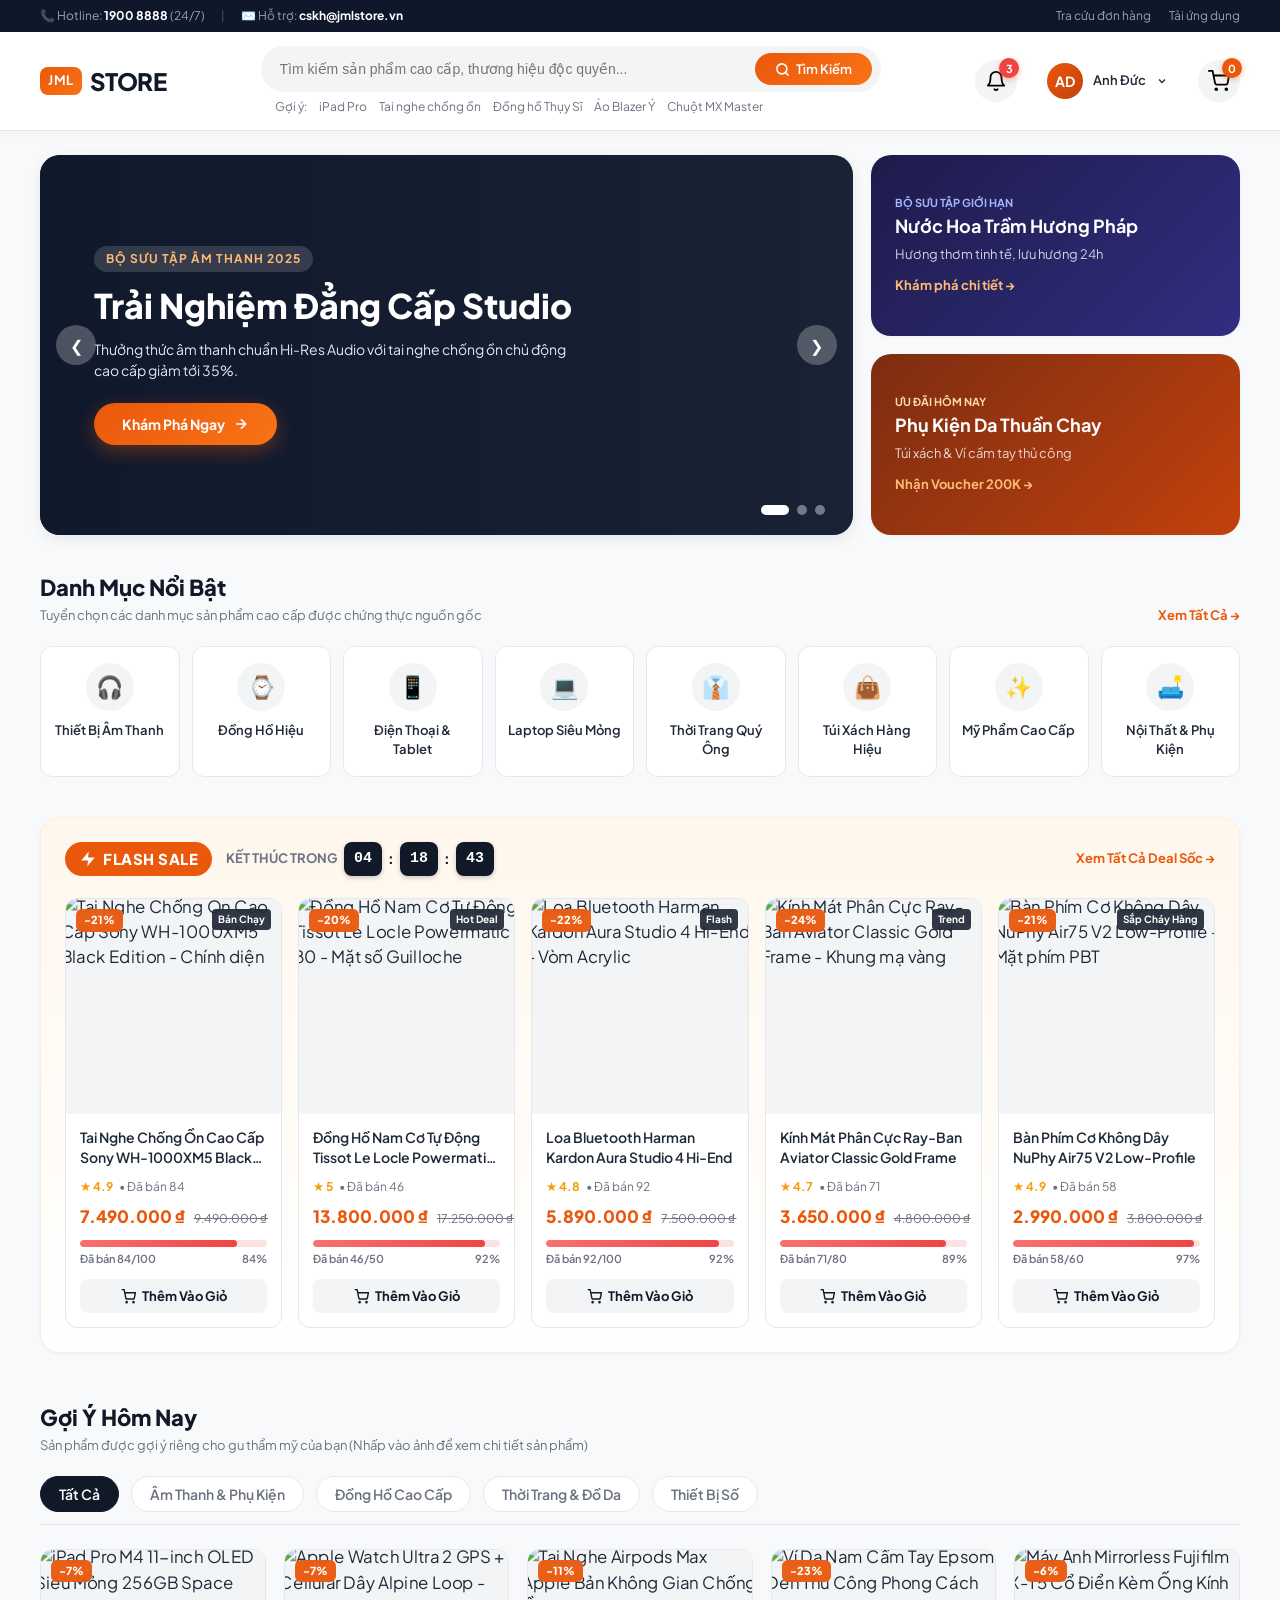
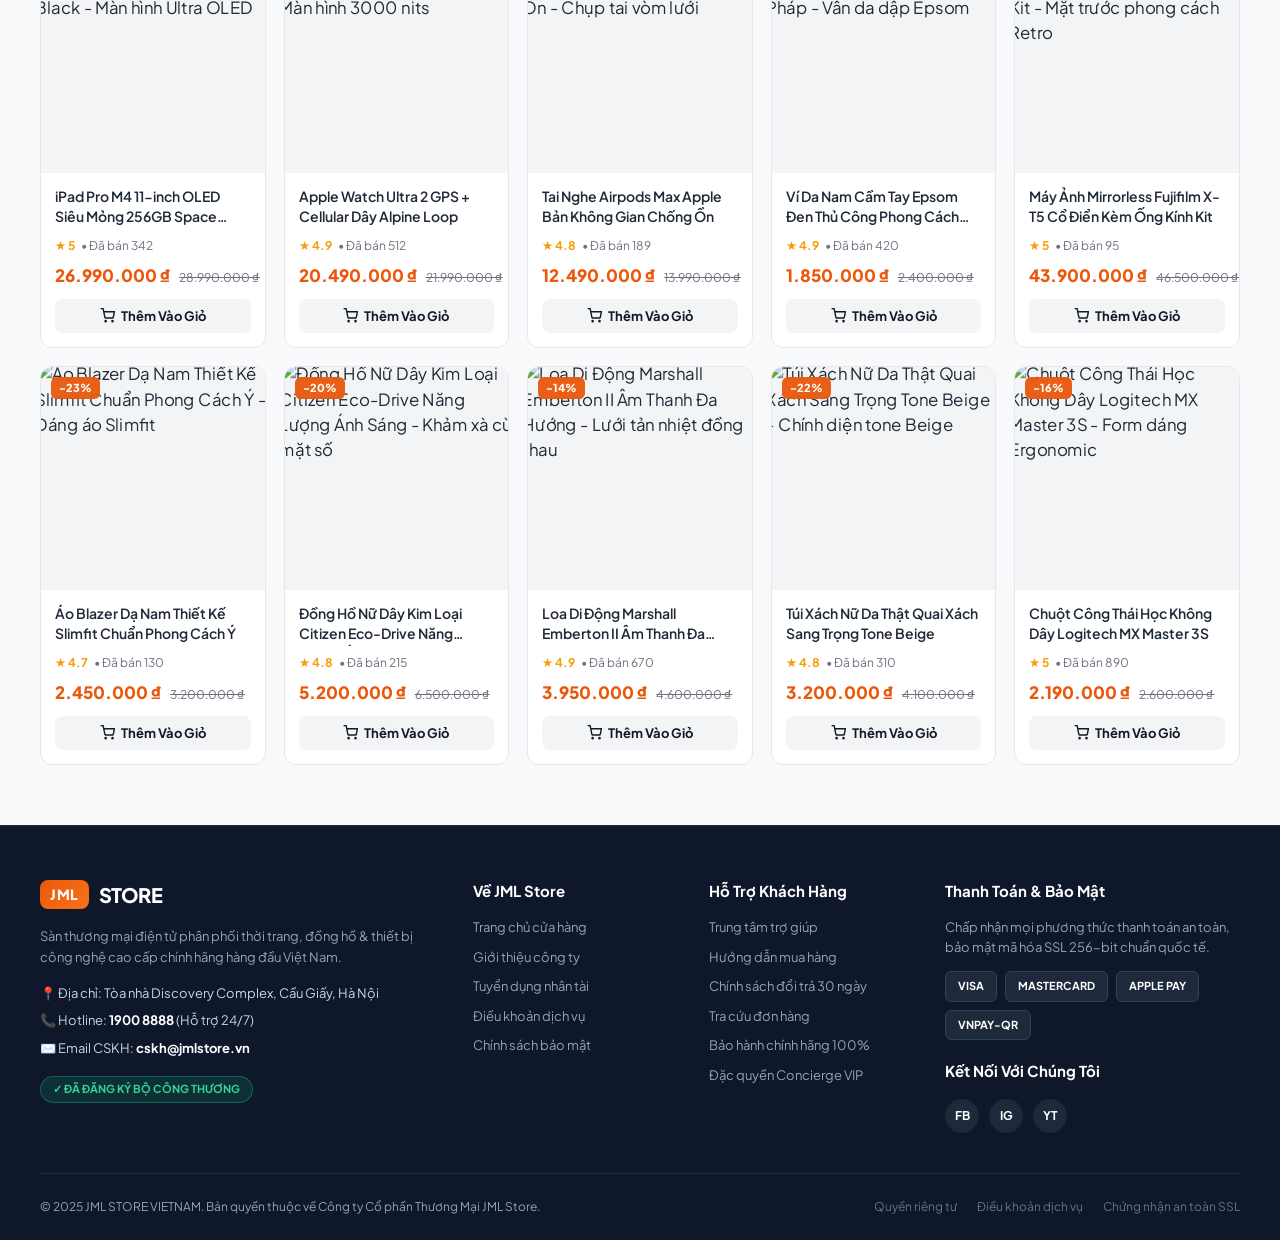
==== user/index.html @ 741cda8e "Up" ====
<!doctype html>
<html lang="vi">
  <head>
    <meta charset="utf-8" />
    <meta content="width=device-width, initial-scale=1.0" name="viewport" />
    <title>JML Store - Sàn Thương Mại Điện Tử Cao Cấp</title>
    <link rel="icon" type="image/svg+xml" href="../admin/jml-store-icon.svg" />
    <link href="https://fonts.googleapis.com" rel="preconnect" />
    <link crossorigin="" href="https://fonts.gstatic.com" rel="preconnect" />
    <link
      href="https://fonts.googleapis.com/css2?family=Plus+Jakarta+Sans:wght@300;400;500;600;700;800&amp;display=swap"
      rel="stylesheet"
    />
    <style>
      /* ==========================================================================
       0. EMBEDDED GLOBAL STYLES (100% SELF-CONTAINED IN INDEX.HTML)
       ========================================================================== */
      html {
        scroll-behavior: smooth;
        -webkit-font-smoothing: antialiased;
        -moz-osx-font-smoothing: grayscale;
        font-smooth: antialiased;
      }
      /* ==========================================================================
       1. CSS RESET & GLOBAL VARIABLES
       ========================================================================== */
      :root {
        --primary: #ea580c;
        --primary-hover: #c2410c;
        --primary-light: #ffedd5;
        --secondary: #111827;
        --secondary-light: #4b5563;
        --accent: #f97316;
        --success: #10b981;
        --background: #f8f9fa;
        --surface: #ffffff;
        --surface-dim: #f3f4f6;
        --border: #e5e7eb;
        --border-focus: #fdba74;
        --text-main: #1f2937;
        --text-muted: #6b7280;
        --shadow-sm: 0 1px 3px rgba(0, 0, 0, 0.05);
        --shadow-md: 0 4px 14px rgba(0, 0, 0, 0.08);
        --shadow-lg: 0 12px 28px rgba(0, 0, 0, 0.12);
        --radius-sm: 8px;
        --radius-md: 12px;
        --radius-lg: 20px;
        --transition: all 0.3s cubic-bezier(0.4, 0, 0.2, 1);
      }

      * {
        box-sizing: border-box;
        margin: 0;
        padding: 0;
      }

      body {
        font-family:
          "Plus Jakarta Sans",
          -apple-system,
          BlinkMacSystemFont,
          sans-serif;
        background-color: var(--background);
        color: var(--text-main);
        line-height: 1.5;
        overflow-x: hidden;
        overscroll-behavior-y: none;
        -webkit-font-smoothing: antialiased;
        -moz-osx-font-smoothing: grayscale;
        font-smooth: antialiased;
      }

      a {
        text-decoration: none;
        color: inherit;
      }

      button {
        font-family: inherit;
        border: none;
        background: none;
        cursor: pointer;
        outline: none;
      }

      .container {
        max-width: 1240px;
        margin: 0 auto;
        padding: 0 20px;
      }

      /* Single Page Application Section Controls */
      .spa-section {
        display: none;
      }
      .spa-section.active {
        display: block;
        animation: fadeInView 0.3s cubic-bezier(0.16, 1, 0.3, 1) forwards;
      }
      @keyframes fadeInView {
        from {
          opacity: 0;
          transform: translateY(8px);
        }
        to {
          opacity: 1;
          transform: translateY(0);
        }
      }

      /* ==========================================================================
       2. HEADER & STICKY NAVIGATION
       ========================================================================== */
      .top-bar {
        background: #0f172a;
        color: #94a3b8;
        font-size: 12px;
        padding: 7px 0;
      }
      .top-bar-inner {
        display: flex;
        justify-content: space-between;
        align-items: center;
      }
      .top-links {
        display: flex;
        gap: 18px;
      }
      .top-links a:hover {
        color: #ffffff;
      }

      .header-main {
        position: sticky;
        top: 0;
        z-index: 1000;
        background: rgba(255, 255, 255, 0.95);
        backdrop-filter: blur(12px);
        box-shadow: 0 2px 10px rgba(0, 0, 0, 0.04);
        border-bottom: 1px solid var(--border);
        transition: var(--transition);
      }

      .header-container {
        display: flex;
        align-items: center;
        justify-content: space-between;
        padding: 14px 20px;
        gap: 28px;
      }

      .logo {
        display: flex;
        align-items: center;
        gap: 8px;
        font-size: 24px;
        font-weight: 800;
        color: var(--secondary);
        letter-spacing: -0.5px;
        cursor: pointer;
      }
      .logo-badge {
        background: linear-gradient(135deg, var(--primary), var(--accent));
        color: #fff;
        padding: 4px 8px;
        border-radius: var(--radius-sm);
        font-size: 13px;
        font-weight: 700;
        letter-spacing: 0.5px;
        text-transform: uppercase;
      }

      /* Smart Search Bar */
      .search-wrapper {
        flex: 1;
        max-width: 620px;
        position: relative;
      }
      .search-box {
        display: flex;
        align-items: center;
        background: var(--surface-dim);
        border: 1.5px solid transparent;
        border-radius: 99px;
        padding: 6px 8px 6px 18px;
        transition: var(--transition);
      }
      .search-box:focus-within {
        background: #ffffff;
        border-color: var(--primary);
        box-shadow: 0 0 0 4px rgba(234, 88, 12, 0.12);
      }
      .search-input {
        flex: 1;
        border: none;
        background: transparent;
        outline: none;
        font-size: 14px;
        color: var(--text-main);
      }
      .search-btn {
        background: linear-gradient(135deg, var(--primary), var(--accent));
        color: #ffffff;
        padding: 8px 20px;
        border-radius: 99px;
        font-size: 13px;
        font-weight: 600;
        display: flex;
        align-items: center;
        gap: 6px;
        transition: var(--transition);
      }
      .search-btn:hover {
        transform: scale(1.03);
        box-shadow: 0 4px 12px rgba(234, 88, 12, 0.3);
      }
      .search-keywords {
        display: flex;
        gap: 12px;
        margin-top: 6px;
        font-size: 12px;
        color: var(--text-muted);
        padding-left: 14px;
      }
      .search-keywords a {
        transition: var(--transition);
        cursor: pointer;
      }
      .search-keywords a:hover {
        color: var(--primary);
      }

      /* Actions & Cart Icon */
      .header-actions {
        display: flex;
        align-items: center;
        gap: 18px;
      }
      .user-profile {
        display: flex;
        align-items: center;
        gap: 10px;
        cursor: pointer;
        padding: 6px 12px;
        border-radius: 99px;
        transition: var(--transition);
      }
      .user-profile:hover {
        background: var(--surface-dim);
      }
      .user-avatar {
        width: 36px;
        height: 36px;
        border-radius: 50%;
        background: linear-gradient(135deg, #ea580c, #c2410c);
        color: #ffffff;
        display: flex;
        align-items: center;
        justify-content: center;
        font-weight: 700;
        font-size: 14px;
      }

      .cart-btn {
        position: relative;
        padding: 10px;
        border-radius: 50%;
        background: var(--surface-dim);
        display: flex;
        align-items: center;
        justify-content: center;
        transition: var(--transition);
      }
      .cart-btn:hover {
        background: var(--primary-light);
        color: var(--primary);
      }
      .cart-badge {
        position: absolute;
        top: -2px;
        right: -2px;
        background: var(--primary);
        color: #ffffff;
        font-size: 11px;
        font-weight: 700;
        width: 20px;
        height: 20px;
        border-radius: 50%;
        display: flex;
        align-items: center;
        justify-content: center;
        box-shadow: 0 2px 6px rgba(234, 88, 12, 0.4);
        transition: transform 0.25s cubic-bezier(0.175, 0.885, 0.32, 1.275);
      }
      .cart-badge.bounce {
        animation: cartBounce 0.5s cubic-bezier(0.36, 0.07, 0.19, 0.97) both;
      }

      @keyframes cartBounce {
        0%,
        100% {
          transform: scale(1);
        }
        30% {
          transform: scale(1.4) translateY(-3px);
        }
        60% {
          transform: scale(0.9);
        }
        80% {
          transform: scale(1.15);
        }
      }

      /* Dropdown Modals */
      .cart-dropdown {
        position: absolute;
        top: calc(100% + 12px);
        right: 0;
        width: 360px;
        background: #ffffff;
        border-radius: var(--radius-md);
        box-shadow: var(--shadow-lg);
        border: 1px solid var(--border);
        padding: 18px;
        display: none;
        flex-direction: column;
        gap: 12px;
        z-index: 1001;
        animation: fadeInDropdown 0.25s ease forwards;
      }
      .cart-dropdown.active {
        display: flex;
      }
      @keyframes fadeInDropdown {
        from {
          opacity: 0;
          transform: translateY(-8px);
        }
        to {
          opacity: 1;
          transform: translateY(0);
        }
      }
      .cart-item {
        display: flex;
        align-items: center;
        gap: 12px;
        padding: 8px 0;
        border-bottom: 1px solid var(--border);
      }
      .cart-item img {
        width: 44px;
        height: 44px;
        border-radius: 6px;
        object-fit: cover;
      }
      .cart-item-info {
        flex: 1;
        font-size: 13px;
      }
      .cart-item-price {
        font-weight: 700;
        color: var(--primary);
      }

      /* ==========================================================================
       3. HERO BANNER & SUB-BANNERS
       ========================================================================== */
      .hero-section {
        padding: 24px 0 36px;
      }
      .hero-grid {
        display: grid;
        grid-template-columns: 2.2fr 1fr;
        gap: 18px;
        align-items: stretch;
      }

      /* Slider Container */
      .main-slider {
        position: relative;
        height: 380px;
        border-radius: var(--radius-lg);
        overflow: hidden;
        box-shadow: var(--shadow-md);
        background: #1e293b;
      }
      .slide {
        position: absolute;
        inset: 0;
        opacity: 0;
        visibility: hidden;
        transition:
          opacity 0.7s cubic-bezier(0.4, 0, 0.2, 1),
          transform 0.7s cubic-bezier(0.4, 0, 0.2, 1);
        transform: scale(1.03);
        display: flex;
        align-items: center;
        padding: 0 54px;
        color: #ffffff;
        background-size: cover;
        background-position: center;
      }
      .slide::before {
        content: "";
        position: absolute;
        inset: 0;
        background: linear-gradient(
          90deg,
          rgba(15, 23, 42, 0.92) 0%,
          rgba(15, 23, 42, 0.35) 100%
        );
        z-index: 1;
      }
      .slide.active {
        opacity: 1;
        visibility: visible;
        transform: scale(1);
      }
      .slide-content {
        position: relative;
        z-index: 2;
        max-width: 480px;
      }
      .slide-tag {
        display: inline-block;
        padding: 4px 12px;
        background: rgba(255, 255, 255, 0.15);
        backdrop-filter: blur(8px);
        border-radius: 99px;
        font-size: 12px;
        font-weight: 700;
        text-transform: uppercase;
        margin-bottom: 14px;
        letter-spacing: 1px;
        color: #fdba74;
      }
      .slide-title {
        font-size: 34px;
        font-weight: 800;
        line-height: 1.2;
        margin-bottom: 12px;
      }
      .slide-desc {
        font-size: 14px;
        color: #e2e8f0;
        margin-bottom: 22px;
        line-height: 1.5;
      }
      .btn-hero {
        background: linear-gradient(135deg, var(--primary), var(--accent));
        color: #fff;
        padding: 12px 28px;
        border-radius: 99px;
        font-weight: 700;
        font-size: 14px;
        display: inline-flex;
        align-items: center;
        gap: 8px;
        box-shadow: 0 6px 18px rgba(234, 88, 12, 0.35);
        transition: var(--transition);
      }
      .btn-hero:hover {
        transform: translateY(-2px) scale(1.02);
        box-shadow: 0 10px 24px rgba(234, 88, 12, 0.45);
      }
      .btn-hero:active {
        transform: translateY(1px) scale(0.98);
      }

      /* Slider Controls */
      .slider-nav {
        position: absolute;
        bottom: 20px;
        right: 28px;
        z-index: 5;
        display: flex;
        gap: 8px;
      }
      .slider-dot {
        width: 10px;
        height: 10px;
        border-radius: 99px;
        background: rgba(255, 255, 255, 0.4);
        transition: var(--transition);
        cursor: pointer;
      }
      .slider-dot.active {
        width: 28px;
        background: #ffffff;
      }

      .slider-arrows {
        position: absolute;
        top: 50%;
        width: 100%;
        transform: translateY(-50%);
        z-index: 5;
        display: flex;
        justify-content: space-between;
        padding: 0 16px;
        pointer-events: none;
      }
      .slider-arrow-btn {
        width: 40px;
        height: 40px;
        border-radius: 50%;
        background: rgba(255, 255, 255, 0.25);
        backdrop-filter: blur(8px);
        color: #ffffff;
        display: flex;
        align-items: center;
        justify-content: center;
        cursor: pointer;
        pointer-events: auto;
        transition: var(--transition);
        font-size: 16px;
      }
      .slider-arrow-btn:hover {
        background: #ffffff;
        color: var(--secondary);
      }

      /* Side Banners */
      .side-banners {
        display: flex;
        flex-direction: column;
        gap: 18px;
      }
      .side-banner {
        flex: 1;
        border-radius: var(--radius-lg);
        padding: 24px;
        position: relative;
        overflow: hidden;
        color: #ffffff;
        display: flex;
        flex-direction: column;
        justify-content: center;
        box-shadow: var(--shadow-sm);
        transition: var(--transition);
      }
      .side-banner:hover {
        transform: translateY(-3px);
        box-shadow: var(--shadow-md);
      }
      .side-banner-1 {
        background: linear-gradient(135deg, #1e1b4b 0%, #312e81 100%);
      }
      .side-banner-2 {
        background: linear-gradient(135deg, #7c2d12 0%, #c2410c 100%);
      }
      .side-banner-title {
        font-size: 18px;
        font-weight: 700;
        margin-bottom: 6px;
      }
      .side-banner-sub {
        font-size: 13px;
        color: rgba(255, 255, 255, 0.8);
        margin-bottom: 12px;
      }
      .side-banner-link {
        font-size: 13px;
        font-weight: 700;
        color: #fdba74;
        display: inline-flex;
        align-items: center;
        gap: 4px;
      }

      /* ==========================================================================
       4. CATEGORIES SECTION
       ========================================================================== */
      .section-title-wrap {
        display: flex;
        justify-content: space-between;
        align-items: flex-end;
        margin-bottom: 20px;
      }
      .section-title {
        font-size: 22px;
        font-weight: 800;
        color: var(--secondary);
        display: flex;
        align-items: center;
        gap: 10px;
      }
      .section-subtitle {
        font-size: 13px;
        color: var(--text-muted);
        margin-top: 2px;
      }
      .view-all-link {
        font-size: 13px;
        font-weight: 700;
        color: var(--primary);
        transition: var(--transition);
        cursor: pointer;
      }
      .view-all-link:hover {
        text-decoration: underline;
      }

      .categories-grid {
        display: grid;
        grid-template-columns: repeat(8, 1fr);
        gap: 12px;
        margin-bottom: 40px;
      }
      .category-card {
        background: var(--surface);
        border-radius: var(--radius-md);
        padding: 16px 10px;
        display: flex;
        flex-direction: column;
        align-items: center;
        text-align: center;
        border: 1px solid var(--border);
        transition: var(--transition);
        cursor: pointer;
      }
      .category-card:hover {
        transform: translateY(-6px);
        box-shadow: var(--shadow-md);
        border-color: var(--border-focus);
      }
      .category-icon {
        width: 48px;
        height: 48px;
        border-radius: 50%;
        background: var(--surface-dim);
        display: flex;
        align-items: center;
        justify-content: center;
        font-size: 22px;
        margin-bottom: 10px;
        transition: var(--transition);
      }
      .category-card:hover .category-icon {
        background: var(--primary-light);
        transform: scale(1.1);
      }
      .category-name {
        font-size: 13px;
        font-weight: 600;
        color: var(--text-main);
      }

      /* ==========================================================================
       5. FLASH SALE SECTION
       ========================================================================== */
      .flash-sale-wrapper {
        background: linear-gradient(180deg, #fff7ed 0%, #ffffff 100%);
        border: 1.5px solid #ffedd5;
        border-radius: var(--radius-lg);
        padding: 24px;
        margin-bottom: 48px;
        box-shadow: var(--shadow-sm);
      }
      .flash-sale-header {
        display: flex;
        justify-content: space-between;
        align-items: center;
        margin-bottom: 22px;
        flex-wrap: wrap;
        gap: 14px;
      }
      .flash-title-box {
        display: flex;
        align-items: center;
        gap: 14px;
      }
      .flash-badge {
        display: inline-flex;
        align-items: center;
        gap: 6px;
        background: var(--primary);
        color: #ffffff;
        padding: 6px 14px;
        border-radius: 99px;
        font-size: 15px;
        font-weight: 800;
        letter-spacing: 0.5px;
        animation: pulseGlow 2s infinite ease-in-out;
      }
      @keyframes pulseGlow {
        0%,
        100% {
          box-shadow: 0 0 0 0 rgba(234, 88, 12, 0.4);
        }
        50% {
          box-shadow: 0 0 0 8px rgba(234, 88, 12, 0);
        }
      }

      /* Countdown Timer */
      .countdown-timer {
        display: flex;
        align-items: center;
        gap: 6px;
        font-weight: 700;
        font-size: 14px;
      }
      .countdown-box {
        background: #111827;
        color: #ffffff;
        padding: 6px 10px;
        border-radius: var(--radius-sm);
        min-width: 34px;
        text-align: center;
        font-size: 15px;
        font-family: monospace;
        font-weight: 700;
        box-shadow: 0 2px 5px rgba(0, 0, 0, 0.2);
      }
      .countdown-sep {
        font-weight: 800;
        color: #111827;
      }

      .flash-products-grid {
        display: grid;
        grid-template-columns: repeat(5, 1fr);
        gap: 16px;
      }

      /* ==========================================================================
       6. PRODUCT CARDS & INTERACTIONS (HOVER MULTI-IMAGE CAROUSEL)
       ========================================================================== */
      .product-card {
        background: var(--surface);
        border-radius: var(--radius-md);
        border: 1px solid var(--border);
        overflow: hidden;
        display: flex;
        flex-direction: column;
        transition: var(--transition);
        position: relative;
        cursor: pointer;
      }
      .product-card:hover {
        transform: translateY(-6px);
        box-shadow: var(--shadow-lg);
        border-color: #fdba74;
      }

      .product-img-wrapper {
        position: relative;
        aspect-ratio: 1/1;
        overflow: hidden;
        background: #f3f4f6;
        cursor: pointer;
      }

      /* Image layer container inside wrapper */
      .product-carousel-track {
        position: absolute;
        inset: 0;
        width: 100%;
        height: 100%;
      }

      .product-slide-img {
        position: absolute;
        inset: 0;
        width: 100%;
        height: 100%;
        object-fit: cover;
        opacity: 0;
        visibility: hidden;
        transform: scale(1.02);
        transition:
          opacity 0.45s cubic-bezier(0.4, 0, 0.2, 1),
          transform 0.6s cubic-bezier(0.4, 0, 0.2, 1);
        pointer-events: none;
      }
      .product-slide-img.active {
        opacity: 1;
        visibility: visible;
        transform: scale(1.05);
      }

      /* Mini Pagination Dots & Indicators */
      .product-mini-indicators {
        position: absolute;
        bottom: 8px;
        left: 0;
        right: 0;
        z-index: 5;
        display: flex;
        justify-content: center;
        align-items: center;
        gap: 4px;
        padding: 0 10px;
        opacity: 0;
        transform: translateY(4px);
        transition:
          opacity 0.3s ease,
          transform 0.3s ease;
      }
      .product-img-wrapper:hover .product-mini-indicators,
      .product-card:hover .product-mini-indicators {
        opacity: 1;
        transform: translateY(0);
      }

      .product-mini-dot {
        width: 6px;
        height: 6px;
        border-radius: 99px;
        background: rgba(255, 255, 255, 0.65);
        backdrop-filter: blur(2px);
        box-shadow: 0 1px 3px rgba(0, 0, 0, 0.3);
        transition: all 0.3s cubic-bezier(0.4, 0, 0.2, 1);
        cursor: pointer;
      }
      .product-mini-dot.active {
        width: 16px;
        background: #ffffff;
        box-shadow: 0 1px 4px rgba(234, 88, 12, 0.6);
      }

      /* Angle label badge on hover */
      .product-angle-badge {
        position: absolute;
        bottom: 8px;
        right: 8px;
        background: rgba(17, 24, 39, 0.75);
        backdrop-filter: blur(4px);
        color: #ffffff;
        font-size: 9px;
        font-weight: 700;
        padding: 2px 6px;
        border-radius: 4px;
        letter-spacing: 0.3px;
        z-index: 4;
        opacity: 0;
        transform: translateY(4px);
        transition:
          opacity 0.25s ease,
          transform 0.25s ease;
        pointer-events: none;
      }
      .product-img-wrapper:hover .product-angle-badge {
        opacity: 0.9;
        transform: translateY(0);
      }

      .discount-tag {
        position: absolute;
        top: 10px;
        left: 10px;
        background: rgba(234, 88, 12, 0.95);
        backdrop-filter: blur(4px);
        color: #ffffff;
        font-size: 11px;
        font-weight: 800;
        padding: 3px 8px;
        border-radius: 6px;
        z-index: 6;
      }
      .exclusive-tag {
        position: absolute;
        top: 10px;
        right: 10px;
        background: rgba(17, 24, 39, 0.85);
        backdrop-filter: blur(4px);
        color: #ffffff;
        font-size: 10px;
        font-weight: 700;
        padding: 3px 6px;
        border-radius: 4px;
        z-index: 6;
      }

      .product-body {
        padding: 14px;
        display: flex;
        flex-direction: column;
        flex: 1;
      }
      .product-title {
        font-size: 14px;
        font-weight: 600;
        color: var(--text-main);
        display: -webkit-box;
        -webkit-line-clamp: 2;
        line-clamp: 2;
        -webkit-box-orient: vertical;
        overflow: hidden;
        min-height: 42px;
        margin-bottom: 8px;
        line-height: 1.4;
        transition: color 0.2s;
      }
      .product-card:hover .product-title {
        color: var(--primary);
      }

      .product-meta {
        display: flex;
        align-items: center;
        gap: 6px;
        font-size: 12px;
        color: var(--text-muted);
        margin-bottom: 8px;
      }
      .rating-stars {
        color: #f59e0b;
        font-weight: 700;
        display: flex;
        align-items: center;
        gap: 2px;
      }

      .price-row {
        display: flex;
        align-items: baseline;
        gap: 8px;
        margin-bottom: 10px;
      }
      .current-price {
        font-size: 17px;
        font-weight: 800;
        color: var(--primary);
      }
      .original-price {
        font-size: 12px;
        color: var(--text-muted);
        text-decoration: line-through;
      }

      /* Flash Sale Progress Bar */
      .progress-box {
        margin-top: auto;
        margin-bottom: 12px;
      }
      .progress-bar-bg {
        width: 100%;
        height: 7px;
        background: #fee2e2;
        border-radius: 99px;
        overflow: hidden;
      }
      .progress-bar-fill {
        height: 100%;
        background: linear-gradient(90deg, #f87171, #ef4444);
        border-radius: 99px;
        transition: width 1s ease-in-out;
      }
      .progress-text {
        font-size: 11px;
        color: var(--text-muted);
        font-weight: 600;
        margin-top: 4px;
        display: flex;
        justify-content: space-between;
      }

      /* Add to Cart Button */
      .btn-add-cart {
        width: 100%;
        padding: 9px 12px;
        border-radius: var(--radius-sm);
        background: var(--surface-dim);
        color: var(--secondary);
        font-size: 13px;
        font-weight: 700;
        display: flex;
        align-items: center;
        justify-content: center;
        gap: 6px;
        transition: var(--transition);
      }
      .btn-add-cart:hover {
        background: var(--primary);
        color: #ffffff;
        box-shadow: 0 4px 12px rgba(234, 88, 12, 0.25);
      }
      .btn-add-cart:active {
        transform: scale(0.96);
      }

      /* ==========================================================================
       7. PRODUCT GRID (GỢI Ý HÔM NAY)
       ========================================================================== */
      .recommend-section {
        margin-bottom: 60px;
      }
      .recommend-tabs {
        display: flex;
        gap: 12px;
        margin-bottom: 24px;
        border-bottom: 1px solid var(--border);
        padding-bottom: 12px;
        overflow-x: auto;
      }
      .tab-btn {
        padding: 8px 18px;
        border-radius: 99px;
        font-size: 14px;
        font-weight: 600;
        color: var(--text-muted);
        background: var(--surface);
        border: 1px solid var(--border);
        transition: var(--transition);
        white-space: nowrap;
      }
      .tab-btn.active,
      .tab-btn:hover {
        background: var(--secondary);
        color: #ffffff;
        border-color: var(--secondary);
      }

      .recommend-grid {
        display: grid;
        grid-template-columns: repeat(5, 1fr);
        gap: 18px;
      }

      /* ==========================================================================
       8. CHI TIẾT SẢN PHẨM (PRODUCT DETAIL VIEW)
       ========================================================================== */
      .product-detail-wrapper {
        padding: 16px 0 60px;
      }

      /* Breadcrumb Bar */
      .detail-breadcrumb-bar {
        display: flex;
        align-items: center;
        justify-content: space-between;
        padding: 12px 0 22px;
        border-bottom: 1px solid var(--border);
        margin-bottom: 28px;
        flex-wrap: wrap;
        gap: 12px;
      }
      .btn-back-home {
        display: inline-flex;
        align-items: center;
        gap: 8px;
        font-weight: 700;
        font-size: 14px;
        color: var(--secondary);
        background: var(--surface);
        border: 1.5px solid var(--border);
        padding: 8px 16px;
        border-radius: 99px;
        transition: var(--transition);
      }
      .btn-back-home:hover {
        background: var(--primary);
        color: #ffffff;
        border-color: var(--primary);
        transform: translateX(-4px);
      }
      .breadcrumb-trail {
        display: flex;
        align-items: center;
        gap: 8px;
        font-size: 13px;
        color: var(--text-muted);
      }
      .breadcrumb-trail a:hover {
        color: var(--primary);
        text-decoration: underline;
      }
      .breadcrumb-current {
        font-weight: 600;
        color: var(--text-main);
        max-width: 380px;
        white-space: nowrap;
        overflow: hidden;
        text-overflow: ellipsis;
      }

      /* Showcase Grid (2 Columns) */
      .product-showcase-grid {
        display: grid;
        grid-template-columns: 1.15fr 1.35fr;
        gap: 40px;
        align-items: start;
        margin-bottom: 48px;
      }

      /* Gallery Column */
      .showcase-gallery {
        position: sticky;
        top: 90px;
      }
      .main-image-viewport {
        position: relative;
        aspect-ratio: 1/1;
        background: #ffffff;
        border-radius: var(--radius-lg);
        overflow: hidden;
        border: 1px solid var(--border);
        box-shadow: var(--shadow-sm);
        display: flex;
        align-items: center;
        justify-content: center;
      }
      .main-image-viewport img {
        width: 100%;
        height: 100%;
        object-fit: cover;
        transition: transform 0.4s ease;
      }
      .main-image-viewport:hover img {
        transform: scale(1.04);
      }
      .detail-discount-tag {
        position: absolute;
        top: 14px;
        left: 14px;
        background: var(--primary);
        color: #ffffff;
        font-size: 13px;
        font-weight: 800;
        padding: 4px 10px;
        border-radius: var(--radius-sm);
        z-index: 5;
        box-shadow: 0 2px 8px rgba(234, 88, 12, 0.4);
      }
      .detail-exclusive-tag {
        position: absolute;
        top: 14px;
        right: 14px;
        background: #111827;
        color: #ffffff;
        font-size: 11px;
        font-weight: 700;
        padding: 4px 10px;
        border-radius: var(--radius-sm);
        z-index: 5;
      }
      .detail-angle-indicator {
        position: absolute;
        bottom: 14px;
        right: 14px;
        background: rgba(17, 24, 39, 0.85);
        color: #ffffff;
        font-size: 11px;
        font-weight: 700;
        padding: 4px 10px;
        border-radius: 99px;
        backdrop-filter: blur(4px);
        z-index: 5;
      }

      /* Thumbnails Strip */
      .gallery-thumbs-row {
        display: grid;
        grid-template-columns: repeat(4, 1fr);
        gap: 12px;
        margin-top: 16px;
      }
      .gallery-thumb-item {
        background: #ffffff;
        border: 2px solid var(--border);
        border-radius: var(--radius-md);
        padding: 4px;
        cursor: pointer;
        display: flex;
        flex-direction: column;
        align-items: center;
        gap: 4px;
        transition: var(--transition);
      }
      .gallery-thumb-item:hover {
        border-color: var(--border-focus);
      }
      .gallery-thumb-item.active {
        border-color: var(--primary);
        box-shadow: 0 0 0 3px rgba(234, 88, 12, 0.15);
      }
      .gallery-thumb-item img {
        width: 100%;
        aspect-ratio: 1/1;
        object-fit: cover;
        border-radius: 6px;
      }
      .gallery-thumb-item span {
        font-size: 10px;
        font-weight: 700;
        color: var(--text-muted);
        text-align: center;
        white-space: nowrap;
        overflow: hidden;
        text-overflow: ellipsis;
        width: 100%;
      }

      /* Trust Badges Grid */
      .trust-features-grid {
        display: grid;
        grid-template-columns: 1fr 1fr;
        gap: 12px;
        margin-top: 24px;
        background: #ffffff;
        border: 1px solid var(--border);
        border-radius: var(--radius-md);
        padding: 16px;
      }
      .trust-item {
        display: flex;
        align-items: center;
        gap: 10px;
      }
      .trust-icon {
        font-size: 22px;
        line-height: 1;
      }
      .trust-item strong {
        display: block;
        font-size: 12px;
        color: var(--secondary);
      }
      .trust-item span {
        display: block;
        font-size: 11px;
        color: var(--text-muted);
      }

      /* Purchasing Info Column */
      .showcase-info {
        display: flex;
        flex-direction: column;
        gap: 18px;
      }
      .detail-mall-badge {
        display: flex;
        align-items: center;
        gap: 10px;
      }
      .mall-pill {
        background: #ef4444;
        color: #ffffff;
        font-size: 11px;
        font-weight: 800;
        padding: 3px 8px;
        border-radius: 4px;
        letter-spacing: 0.5px;
      }
      .sku-pill {
        font-size: 12px;
        color: var(--text-muted);
        font-family: monospace;
      }
      .detail-product-title {
        font-size: 26px;
        font-weight: 800;
        color: var(--secondary);
        line-height: 1.3;
      }

      .detail-meta-row {
        display: flex;
        align-items: center;
        gap: 12px;
        font-size: 13px;
        color: var(--text-muted);
      }
      .meta-rating {
        display: flex;
        align-items: center;
        gap: 4px;
        color: #f59e0b;
        font-weight: 800;
      }
      .meta-rating .stars {
        font-size: 15px;
      }
      .meta-reviews,
      .meta-sold {
        color: var(--text-main);
        font-weight: 600;
      }

      /* Price Box */
      .detail-price-box {
        background: linear-gradient(135deg, #fff7ed 0%, #ffedd5 100%);
        border: 1.5px solid #fed7aa;
        border-radius: var(--radius-md);
        padding: 20px 24px;
      }
      .price-header {
        display: flex;
        align-items: center;
        justify-content: space-between;
        margin-bottom: 8px;
      }
      .price-label {
        font-size: 12px;
        font-weight: 700;
        text-transform: uppercase;
        color: var(--primary);
        letter-spacing: 0.5px;
      }
      .deal-pill {
        background: #ea580c;
        color: #ffffff;
        font-size: 10px;
        font-weight: 800;
        padding: 3px 8px;
        border-radius: 99px;
      }
      .price-numbers {
        display: flex;
        align-items: baseline;
        gap: 14px;
        flex-wrap: wrap;
      }
      .detail-current-price {
        font-size: 32px;
        font-weight: 800;
        color: var(--primary);
      }
      .detail-original-price {
        font-size: 16px;
        color: var(--text-muted);
        text-decoration: line-through;
      }
      .detail-save-badge {
        font-size: 12px;
        font-weight: 700;
        color: #15803d;
        background: #dcfce7;
        padding: 3px 8px;
        border-radius: 6px;
      }
      .price-voucher-notice {
        margin-top: 12px;
        padding-top: 10px;
        border-top: 1px dashed #fdba74;
        font-size: 12px;
        color: #9a3412;
        font-weight: 600;
      }

      /* Variants */
      .variant-section {
        display: flex;
        flex-direction: column;
        gap: 8px;
      }
      .variant-title {
        display: flex;
        justify-content: space-between;
        font-size: 13px;
        color: var(--text-main);
      }
      .variant-title strong {
        color: var(--primary);
      }
      .variant-options {
        display: flex;
        gap: 10px;
        flex-wrap: wrap;
      }
      .variant-btn {
        display: inline-flex;
        align-items: center;
        gap: 6px;
        background: #ffffff;
        border: 1.5px solid var(--border);
        border-radius: var(--radius-sm);
        padding: 8px 16px;
        font-size: 13px;
        font-weight: 600;
        color: var(--text-main);
        cursor: pointer;
        transition: var(--transition);
      }
      .variant-btn:hover {
        border-color: var(--border-focus);
      }
      .variant-btn.active {
        border-color: var(--primary);
        background: var(--primary-light);
        color: var(--primary);
        box-shadow: 0 0 0 2px rgba(234, 88, 12, 0.15);
      }
      .color-dot {
        width: 12px;
        height: 12px;
        border-radius: 50%;
        border: 1px solid rgba(0, 0, 0, 0.1);
      }

      /* Quantity Picker */
      .quantity-section {
        display: flex;
        align-items: center;
        gap: 16px;
        padding: 6px 0;
      }
      .qty-label {
        font-size: 13px;
        font-weight: 600;
        color: var(--text-main);
      }
      .qty-picker {
        display: inline-flex;
        align-items: center;
        border: 1.5px solid var(--border);
        border-radius: var(--radius-sm);
        background: #ffffff;
        overflow: hidden;
      }
      .qty-picker button {
        width: 36px;
        height: 36px;
        font-size: 18px;
        font-weight: 700;
        color: var(--secondary);
        display: flex;
        align-items: center;
        justify-content: center;
        transition: background 0.2s;
      }
      .qty-picker button:hover {
        background: var(--surface-dim);
      }
      .qty-picker input {
        width: 44px;
        height: 36px;
        border: none;
        outline: none;
        text-align: center;
        font-weight: 700;
        font-size: 14px;
        color: var(--text-main);
        background: transparent;
      }
      .stock-remain {
        font-size: 12px;
        color: var(--text-muted);
      }

      /* Actions Buttons */
      .detail-actions-row {
        display: flex;
        gap: 14px;
        margin-top: 8px;
      }
      .btn-detail-add-cart {
        flex: 1;
        display: flex;
        align-items: center;
        justify-content: center;
        gap: 10px;
        padding: 14px 20px;
        border-radius: var(--radius-md);
        border: 2px solid var(--primary);
        background: #ffffff;
        color: var(--primary);
        font-size: 15px;
        font-weight: 800;
        cursor: pointer;
        transition: var(--transition);
      }
      .btn-detail-add-cart:hover {
        background: var(--primary-light);
        transform: translateY(-2px);
      }
      .btn-detail-buy-now {
        flex: 1.25;
        display: flex;
        align-items: center;
        justify-content: center;
        gap: 10px;
        padding: 14px 24px;
        border-radius: var(--radius-md);
        background: linear-gradient(135deg, var(--primary), var(--accent));
        color: #ffffff;
        font-size: 15px;
        font-weight: 800;
        cursor: pointer;
        box-shadow: 0 6px 20px rgba(234, 88, 12, 0.35);
        transition: var(--transition);
      }
      .btn-detail-buy-now:hover {
        transform: translateY(-2px);
        box-shadow: 0 10px 24px rgba(234, 88, 12, 0.45);
      }

      /* Shipping Card */
      .shipping-info-card {
        background: var(--surface);
        border: 1px solid var(--border);
        border-radius: var(--radius-md);
        padding: 14px 18px;
        font-size: 12px;
        display: flex;
        flex-direction: column;
        gap: 8px;
      }
      .shipping-row {
        display: flex;
        align-items: center;
        gap: 8px;
        flex-wrap: wrap;
      }
      .shipping-row strong {
        color: var(--secondary);
      }

      /* Product Detail Tabs Section */
      .detail-tabs-section {
        background: #ffffff;
        border-radius: var(--radius-lg);
        border: 1px solid var(--border);
        padding: 32px;
        margin-bottom: 48px;
        box-shadow: var(--shadow-sm);
      }
      .detail-tab-nav {
        display: flex;
        gap: 28px;
        border-bottom: 2px solid var(--border);
        margin-bottom: 24px;
        overflow-x: auto;
      }
      .detail-tab-btn {
        padding: 12px 6px;
        font-size: 15px;
        font-weight: 700;
        color: var(--text-muted);
        border-bottom: 3px solid transparent;
        margin-bottom: -2px;
        cursor: pointer;
        transition: var(--transition);
        white-space: nowrap;
      }
      .detail-tab-btn:hover {
        color: var(--primary);
      }
      .detail-tab-btn.active {
        color: var(--primary);
        border-bottom-color: var(--primary);
      }
      .detail-tab-pane {
        display: none;
        animation: fadeInTab 0.25s ease forwards;
        font-size: 14px;
        line-height: 1.7;
        color: var(--text-main);
      }
      .detail-tab-pane.active {
        display: block;
      }
      @keyframes fadeInTab {
        from {
          opacity: 0;
          transform: translateY(4px);
        }
        to {
          opacity: 1;
          transform: translateY(0);
        }
      }

      /* Spec Table */
      .spec-table {
        width: 100%;
        border-collapse: collapse;
      }
      .spec-table tr:nth-child(even) {
        background: #f8fafc;
      }
      .spec-table td {
        padding: 12px 18px;
        border-bottom: 1px solid var(--border);
        font-size: 13px;
      }
      .spec-table td.spec-key {
        width: 28%;
        font-weight: 700;
        color: var(--secondary);
      }

      /* Reviews List */
      .review-card {
        padding: 18px 0;
        border-bottom: 1px solid var(--border);
      }
      .review-header {
        display: flex;
        justify-content: space-between;
        align-items: center;
        margin-bottom: 6px;
      }
      .reviewer-name {
        font-weight: 700;
        font-size: 14px;
      }
      .review-date {
        font-size: 12px;
        color: var(--text-muted);
      }
      .review-stars {
        color: #f59e0b;
        font-size: 13px;
        margin-bottom: 6px;
      }
      .verified-badge {
        font-size: 11px;
        color: #10b981;
        font-weight: 700;
        margin-left: 6px;
      }

      /* ==========================================================================
       9. TOAST NOTIFICATION SYSTEM
       ========================================================================== */
      .toast-container {
        position: fixed;
        top: 24px;
        right: 24px;
        z-index: 9999;
        display: flex;
        flex-direction: column;
        gap: 10px;
        pointer-events: none;
      }
      .toast {
        pointer-events: auto;
        background: #ffffff;
        border-left: 4px solid var(--success);
        border-radius: var(--radius-sm);
        box-shadow: var(--shadow-lg);
        padding: 12px 18px;
        display: flex;
        align-items: center;
        gap: 12px;
        min-width: 320px;
        max-width: 400px;
        transform: translateX(120%);
        opacity: 0;
        transition:
          transform 0.35s cubic-bezier(0.16, 1, 0.3, 1),
          opacity 0.35s ease;
      }
      .toast.show {
        transform: translateX(0);
        opacity: 1;
      }
      .toast.hide {
        transform: translateX(120%);
        opacity: 0;
      }
      .toast-icon {
        width: 28px;
        height: 28px;
        border-radius: 50%;
        background: #d1fae5;
        color: var(--success);
        display: flex;
        align-items: center;
        justify-content: center;
        font-weight: 800;
        flex-shrink: 0;
      }
      .toast-content {
        flex: 1;
      }
      .toast-title {
        font-size: 13px;
        font-weight: 700;
        color: var(--secondary);
      }
      .toast-msg {
        font-size: 12px;
        color: var(--text-muted);
      }

      /* ==========================================================================
       10. FOOTER
       ========================================================================== */
      footer {
        background: #0f172a;
        color: #94a3b8;
        padding: 54px 0 24px;
        border-top: 1px solid #1e293b;
        font-size: 13px;
      }
      .footer-grid {
        display: grid;
        grid-template-columns: 2fr 1fr 1fr 1.5fr;
        gap: 40px;
        margin-bottom: 40px;
      }
      .footer-col h4 {
        color: #ffffff;
        font-size: 15px;
        font-weight: 700;
        margin-bottom: 16px;
      }
      .footer-links {
        display: flex;
        flex-direction: column;
        gap: 10px;
      }
      .footer-links a:hover {
        color: #fdba74;
      }
      .footer-bottom {
        border-top: 1px solid #1e293b;
        padding-top: 24px;
        display: flex;
        justify-content: space-between;
        align-items: center;
        font-size: 12px;
        flex-wrap: wrap;
        gap: 12px;
      }

      /* Responsive Queries */
      @media (max-width: 1024px) {
        .hero-grid {
          grid-template-columns: 1fr;
        }
        .side-banners {
          flex-direction: row;
        }
        .categories-grid {
          grid-template-columns: repeat(4, 1fr);
        }
        .flash-products-grid,
        .recommend-grid {
          grid-template-columns: repeat(3, 1fr);
        }
        .footer-grid {
          grid-template-columns: 1fr 1fr;
        }
        .product-showcase-grid {
          grid-template-columns: 1fr;
          gap: 28px;
        }
        .showcase-gallery {
          position: static;
        }
      }
      @media (max-width: 768px) {
        .top-links {
          display: none;
        }
        .header-container {
          flex-wrap: wrap;
          gap: 12px;
        }
        .search-wrapper {
          order: 3;
          max-width: 100%;
          width: 100%;
        }
        .categories-grid {
          grid-template-columns: repeat(2, 1fr);
        }
        .flash-products-grid,
        .recommend-grid {
          grid-template-columns: repeat(2, 1fr);
        }
        .footer-grid {
          grid-template-columns: 1fr;
        }
        .cart-dropdown {
          width: calc(100vw - 32px);
          right: -50px;
        }
        .detail-actions-row {
          flex-direction: column;
        }
      }
    </style>
  </head>
  <body>
    <!-- Top Utilities Bar -->
    <div class="top-bar">
      <div class="container top-bar-inner">
        <div style="display: flex; align-items: center; gap: 16px;">
          <span>📞 Hotline: <strong style="color: #fff;">1900 8888</strong> (24/7)</span>
          <span style="opacity: 0.4;">|</span>
          <span>✉️ Hỗ trợ: <strong style="color: #fff;">cskh@jmlstore.vn</strong></span>
        </div>
        <div class="top-links">
          <a href="#" onclick="showToast('Thông báo', 'Hệ thống tra cứu đơn hàng trực tuyến đang hoạt động'); return false;">Tra cứu đơn hàng</a>
          <a href="#" onclick="showToast('Thông báo', 'Tải ứng dụng JML Store trên iOS / Android'); return false;">Tải ứng dụng</a>
        </div>
      </div>
    </div>

    <!-- Sticky Header -->
    <header class="header-main">
      <div class="container header-container">
        <!-- Logo -->
        <a class="logo" href="#" onclick="showHomeView(); return false;" title="Về Trang Chủ JML Store">
          <span class="logo-badge">JML</span>
          <span style="letter-spacing: -0.5px; font-weight: 800;">STORE</span>
        </a>

        <!-- Smart Search -->
        <div class="search-wrapper">
          <form
            class="search-box"
            id="searchForm"
            onsubmit="
              event.preventDefault();
              handleSearch();
            "
          >
            <input
              class="search-input"
              id="searchInput"
              placeholder="Tìm kiếm sản phẩm cao cấp, thương hiệu độc quyền..."
              type="text"
            />
            <button class="search-btn" type="submit">
              <svg
                fill="none"
                height="15"
                stroke="currentColor"
                stroke-linecap="round"
                stroke-linejoin="round"
                stroke-width="2.5"
                viewBox="0 0 24 24"
                width="15"
              >
                <circle cx="11" cy="11" r="8"></circle>
                <line x1="21" x2="16.65" y1="21" y2="16.65"></line>
              </svg>
              Tìm Kiếm
            </button>
          </form>
          <div class="search-keywords">
            <span>Gợi ý:</span>
            <a onclick="applyQuickSearch('iPad'); return false;">iPad Pro</a>
            <a onclick="applyQuickSearch('Tai Nghe'); return false;">Tai nghe chống ồn</a>
            <a onclick="applyQuickSearch('Đồng Hồ'); return false;">Đồng hồ Thụy Sĩ</a>
            <a onclick="applyQuickSearch('Áo Blazer'); return false;">Áo Blazer Ý</a>
            <a onclick="applyQuickSearch('Logitech'); return false;">Chuột MX Master</a>
          </div>
        </div>

        <!-- Actions -->
        <div class="header-actions">
          <!-- Notification Button -->
          <div style="position: relative">
            <button
              aria-label="Thông báo"
              class="cart-btn"
              id="notifToggleBtn"
            >
              <svg
                fill="none"
                height="22"
                stroke="currentColor"
                stroke-linecap="round"
                stroke-linejoin="round"
                stroke-width="2"
                viewBox="0 0 24 24"
                width="22"
              >
                <path d="M18 8A6 6 0 0 0 6 8c0 7-3 9-3 9h18s-3-2-3-9"></path>
                <path d="M13.73 21a2 2 0 0 1-3.46 0"></path>
              </svg>
              <div class="cart-badge" style="background: #ef4444">3</div>
            </button>
            <div
              class="cart-dropdown"
              id="notifDropdown"
              style="width: 320px"
            >
              <div
                style="
                  font-weight: 700;
                  font-size: 14px;
                  border-bottom: 1px solid var(--border);
                  padding-bottom: 8px;
                  display: flex;
                  justify-content: space-between;
                  align-items: center;
                "
              >
                <span>Thông Báo Mới</span>
                <span
                  style="
                    font-size: 11px;
                    color: var(--primary);
                    font-weight: 600;
                    cursor: pointer;
                  "
                  onclick="showToast('Thông báo', 'Đã đánh dấu tất cả thông báo là đã đọc');"
                  >Đã đọc tất cả</span
                >
              </div>
              <div
                style="
                  max-height: 260px;
                  overflow-y: auto;
                  display: flex;
                  flex-direction: column;
                  gap: 10px;
                "
              >
                <div
                  style="
                    padding: 8px;
                    border-radius: 8px;
                    background: var(--surface-dim);
                    font-size: 12px;
                  "
                >
                  <div
                    style="
                      font-weight: 700;
                      color: var(--secondary);
                      margin-bottom: 2px;
                    "
                  >
                    🔥 Flash Sale đã bắt đầu!
                  </div>
                  <div style="color: var(--text-muted)">
                    Giảm đến 35% cho các dòng thiết bị âm thanh cao cấp.
                  </div>
                </div>
                <div
                  style="
                    padding: 8px;
                    border-radius: 8px;
                    background: var(--surface-dim);
                    font-size: 12px;
                  "
                >
                  <div
                    style="
                      font-weight: 700;
                      color: var(--secondary);
                      margin-bottom: 2px;
                    "
                  >
                    🎁 Voucher 200.000₫ sẵn sàng
                  </div>
                  <div style="color: var(--text-muted)">
                    Áp dụng ngay cho đơn hàng phụ kiện đồ da thủ công.
                  </div>
                </div>
                <div
                  style="
                    padding: 8px;
                    border-radius: 8px;
                    background: var(--surface-dim);
                    font-size: 12px;
                  "
                >
                  <div
                    style="
                      font-weight: 700;
                      color: var(--secondary);
                      margin-bottom: 2px;
                    "
                  >
                    📦 Đơn hàng #LX8921 đang giao
                  </div>
                  <div style="color: var(--text-muted)">
                    Kiện hàng đang được nhân viên giao trong ngày hôm nay.
                  </div>
                </div>
              </div>
            </div>
          </div>

          <!-- User Profile Dropdown -->
          <div style="position: relative">
            <div
              class="user-profile"
              id="userProfileBtn"
            >
              <div class="user-avatar">AD</div>
              <span style="font-size: 13px; font-weight: 600">Anh Đức</span>
              <svg
                width="12"
                height="12"
                viewBox="0 0 24 24"
                fill="none"
                stroke="currentColor"
                stroke-width="2.5"
              >
                <path d="M6 9l6 6 6-6"></path>
              </svg>
            </div>
            <div
              class="cart-dropdown"
              id="userDropdown"
              style="
                width: 240px;
                padding: 8px 0;
                gap: 0;
              "
            >
              <div
                style="
                  padding: 10px 16px;
                  border-bottom: 1px solid var(--border);
                  font-size: 12px;
                  color: var(--text-muted);
                "
              >
                Tài khoản:
                <strong
                  style="
                    color: var(--secondary);
                    display: block;
                    font-size: 13px;
                  "
                  >Anh Đức (VIP Member)</strong
                >
              </div>
              <a
                href="#"
                onclick="showToast('Hồ sơ', 'Mở trang hồ sơ cá nhân'); return false;"
                style="
                  display: flex;
                  align-items: center;
                  gap: 10px;
                  padding: 10px 16px;
                  font-size: 13px;
                  font-weight: 600;
                  color: var(--text-main);
                  transition: background 0.2s;
                "
                onmouseover="this.style.background = 'var(--surface-dim)'"
                onmouseout="this.style.background = 'transparent'"
              >
                <svg width="16" height="16" viewBox="0 0 24 24" fill="none" stroke="currentColor" stroke-width="2">
                  <path d="M20 21v-2a4 4 0 0 0-4-4H8a4 4 0 0 0-4 4v2"></path>
                  <circle cx="12" cy="7" r="4"></circle>
                </svg>
                Hồ sơ cá nhân
              </a>
              <div style="height: 1px; background: var(--border); margin: 4px 0"></div>
              <a
                href="#"
                onclick="showToast('Đăng xuất', 'Bạn đã đăng xuất tài khoản'); return false;"
                style="
                  display: flex;
                  align-items: center;
                  gap: 10px;
                  padding: 10px 16px;
                  font-size: 13px;
                  font-weight: 600;
                  color: #ef4444;
                  transition: background 0.2s;
                "
                onmouseover="this.style.background = 'var(--surface-dim)'"
                onmouseout="this.style.background = 'transparent'"
              >
                <svg width="16" height="16" viewBox="0 0 24 24" fill="none" stroke="currentColor" stroke-width="2">
                  <path d="M9 21H5a2 2 0 0 1-2-2V5a2 2 0 0 1 2-2h4"></path>
                  <polyline points="16 17 21 12 16 7"></polyline>
                  <line x1="21" y1="12" x2="9" y2="12"></line>
                </svg>
                Đăng xuất
              </a>
            </div>
          </div>

          <!-- Shopping Cart Dropdown -->
          <div style="position: relative">
            <button aria-label="Giỏ hàng" class="cart-btn" id="cartToggleBtn">
              <svg
                fill="none"
                height="22"
                stroke="currentColor"
                stroke-linecap="round"
                stroke-linejoin="round"
                stroke-width="2"
                viewBox="0 0 24 24"
                width="22"
              >
                <circle cx="9" cy="21" r="1"></circle>
                <circle cx="20" cy="21" r="1"></circle>
                <path
                  d="M1 1h4l2.68 13.39a2 2 0 0 0 2 1.61h9.72a2 2 0 0 0 2-1.61L23 6H6"
                ></path>
              </svg>
              <div class="cart-badge" id="cartCountBadge">0</div>
            </button>
            <div class="cart-dropdown" id="cartDropdown">
              <div
                style="
                  font-weight: 700;
                  font-size: 14px;
                  border-bottom: 1px solid var(--border);
                  padding-bottom: 8px;
                  display: flex;
                  justify-content: space-between;
                "
              >
                <span>Giỏ Hàng Của Bạn</span>
                <span id="cartCountHeader" style="font-size: 12px; color: var(--text-muted); font-weight: 500;">0 sản phẩm</span>
              </div>
              <div
                id="cartItemsList"
                style="max-height: 240px; overflow-y: auto"
              >
                <p
                  style="
                    font-size: 13px;
                    color: var(--text-muted);
                    text-align: center;
                    padding: 24px 0;
                  "
                >
                  Chưa có sản phẩm nào trong giỏ hàng
                </p>
              </div>
              <div
                style="
                  display: flex;
                  justify-content: space-between;
                  font-weight: 700;
                  font-size: 14px;
                  border-top: 1px solid var(--border);
                  padding-top: 8px;
                "
              >
                <span>Tổng tiền:</span>
                <span id="cartTotalSum" style="color: var(--primary)"
                  >0 ₫</span
                >
              </div>
              <button
                onclick="handleCheckout()"
                style="
                  background: var(--primary);
                  color: #fff;
                  padding: 10px;
                  border-radius: var(--radius-sm);
                  font-weight: 700;
                  font-size: 13px;
                  width: 100%;
                  transition: var(--transition);
                "
                onmouseover="this.style.background = 'var(--primary-hover)'"
                onmouseout="this.style.background = 'var(--primary)'"
              >
                Thanh Toán Ngay
              </button>
            </div>
          </div>
        </div>
      </div>
    </header>

    <!-- Main Content -->
    <main class="container">
      <!-- SPA VIEW 1: TRANG CHỦ (HOME VIEW) -->
      <div id="view-home" class="spa-section active">
        <!-- Hero Banner Slider -->
        <section class="hero-section reveal-on-scroll revealed">
          <div class="hero-grid">
            <!-- Main Interactive Slider -->
            <div class="main-slider" id="mainSlider">
              <!-- Slide 1 -->
              <div
                class="slide active"
                style="
                  background-image: url('https://images.unsplash.com/photo-1546435770-a3e426bf472b?auto=format&fit=crop&w=1200&q=80');
                "
              >
                <div class="slide-content">
                  <span class="slide-tag">Bộ Sưu Tập Âm Thanh 2025</span>
                  <h1 class="slide-title">Trải Nghiệm Đẳng Cấp Studio</h1>
                  <p class="slide-desc">
                    Thưởng thức âm thanh chuẩn Hi-Res Audio với tai nghe chống ồn
                    chủ động cao cấp giảm tới 35%.
                  </p>
                  <button class="btn-hero" onclick="scrollToFlashSale()">
                    Khám Phá Ngay
                    <svg
                      fill="none"
                      height="16"
                      stroke="currentColor"
                      stroke-width="2.5"
                      viewBox="0 0 24 24"
                      width="16"
                    >
                      <path d="M5 12h14M12 5l7 7-7 7"></path>
                    </svg>
                  </button>
                </div>
              </div>
              <!-- Slide 2 -->
              <div
                class="slide"
                style="
                  background-image: url('https://images.unsplash.com/photo-1523275335684-37898b6baf30?auto=format&fit=crop&w=1200&q=80');
                "
              >
                <div class="slide-content">
                  <span class="slide-tag">Đồng Hồ Tinh Hoa</span>
                  <h2 class="slide-title">Thời Khắc Sang Trọng &amp; Hoàn Mỹ</h2>
                  <p class="slide-desc">
                    Dòng đồng hồ cơ tự động Chronograph phiên bản giới hạn dành
                    riêng cho quý ông hiện đại.
                  </p>
                  <button class="btn-hero" onclick="scrollToFlashSale()">
                    Xem Bộ Sưu Tập
                    <svg
                      fill="none"
                      height="16"
                      stroke="currentColor"
                      stroke-width="2.5"
                      viewBox="0 0 24 24"
                      width="16"
                    >
                      <path d="M5 12h14M12 5l7 7-7 7"></path>
                    </svg>
                  </button>
                </div>
              </div>
              <!-- Slide 3 -->
              <div
                class="slide"
                style="
                  background-image: url('https://images.unsplash.com/photo-1508615039623-a25605d2b022?auto=format&fit=crop&w=1200&q=80');
                "
              >
                <div class="slide-content">
                  <span class="slide-tag">Công Nghệ Tương Lai</span>
                  <h2 class="slide-title">Smartwatch Series Pro Ultra</h2>
                  <p class="slide-desc">
                    Khung vỏ Titanium hàng không, đo chỉ số sinh học tức thời, pin
                    kéo dài 14 ngày bền bỉ.
                  </p>
                  <button class="btn-hero" onclick="scrollToFlashSale()">
                    Mua Với Giá Ưu Đãi
                    <svg
                      fill="none"
                      height="16"
                      stroke="currentColor"
                      stroke-width="2.5"
                      viewBox="0 0 24 24"
                      width="16"
                    >
                      <path d="M5 12h14M12 5l7 7-7 7"></path>
                    </svg>
                  </button>
                </div>
              </div>

              <!-- Controls -->
              <div class="slider-arrows">
                <button
                  aria-label="Slide trước"
                  class="slider-arrow-btn"
                  id="prevSlideBtn"
                >
                  ❮
                </button>
                <button
                  aria-label="Slide sau"
                  class="slider-arrow-btn"
                  id="nextSlideBtn"
                >
                  ❯
                </button>
              </div>
              <div class="slider-nav" id="sliderDots">
                <div class="slider-dot active" data-index="0"></div>
                <div class="slider-dot" data-index="1"></div>
                <div class="slider-dot" data-index="2"></div>
              </div>
            </div>

            <!-- 2 Side Banners -->
            <div class="side-banners">
              <div class="side-banner side-banner-1">
                <span
                  style="
                    font-size: 11px;
                    font-weight: 700;
                    color: #a5b4fc;
                    text-transform: uppercase;
                  "
                >
                  Bộ Sưu Tập Giới Hạn
                </span>
                <h3 class="side-banner-title">Nước Hoa Trầm Hương Pháp</h3>
                <p class="side-banner-sub">Hương thơm tinh tế, lưu hương 24h</p>
                <a class="side-banner-link" href="#" onclick="applyQuickSearch('Nước hoa'); return false;">Khám phá chi tiết →</a>
              </div>
              <div class="side-banner side-banner-2">
                <span
                  style="
                    font-size: 11px;
                    font-weight: 700;
                    color: #fed7aa;
                    text-transform: uppercase;
                  "
                >
                  Ưu Đãi Hôm Nay
                </span>
                <h3 class="side-banner-title">Phụ Kiện Da Thuần Chay</h3>
                <p class="side-banner-sub">Túi xách &amp; Ví cầm tay thủ công</p>
                <a class="side-banner-link" href="#" onclick="applyQuickSearch('Ví Da'); return false;">Nhận Voucher 200K →</a>
              </div>
            </div>
          </div>
        </section>

        <!-- Categories Grid -->
        <section class="reveal-on-scroll revealed">
          <div class="section-title-wrap">
            <div>
              <h2 class="section-title">Danh Mục Nổi Bật</h2>
              <p class="section-subtitle">
                Tuyển chọn các danh mục sản phẩm cao cấp được chứng thực nguồn gốc
              </p>
            </div>
            <a class="view-all-link" onclick="filterCategory('all'); scrollToRecommend();">Xem Tất Cả →</a>
          </div>
          <div class="categories-grid">
            <div class="category-card" onclick="filterCategory('audio'); scrollToRecommend();">
              <div class="category-icon">🎧</div>
              <div class="category-name">Thiết Bị Âm Thanh</div>
            </div>
            <div class="category-card" onclick="filterCategory('watch'); scrollToRecommend();">
              <div class="category-icon">⌚</div>
              <div class="category-name">Đồng Hồ Hiệu</div>
            </div>
            <div class="category-card" onclick="filterCategory('tech'); scrollToRecommend();">
              <div class="category-icon">📱</div>
              <div class="category-name">Điện Thoại &amp; Tablet</div>
            </div>
            <div class="category-card" onclick="filterCategory('tech'); scrollToRecommend();">
              <div class="category-icon">💻</div>
              <div class="category-name">Laptop Siêu Mỏng</div>
            </div>
            <div class="category-card" onclick="filterCategory('fashion'); scrollToRecommend();">
              <div class="category-icon">👔</div>
              <div class="category-name">Thời Trang Quý Ông</div>
            </div>
            <div class="category-card" onclick="filterCategory('fashion'); scrollToRecommend();">
              <div class="category-icon">👜</div>
              <div class="category-name">Túi Xách Hàng Hiệu</div>
            </div>
            <div class="category-card" onclick="filterCategory('fashion'); scrollToRecommend();">
              <div class="category-icon">✨</div>
              <div class="category-name">Mỹ Phẩm Cao Cấp</div>
            </div>
            <div class="category-card" onclick="filterCategory('tech'); scrollToRecommend();">
              <div class="category-icon">🛋️</div>
              <div class="category-name">Nội Thất &amp; Phụ Kiện</div>
            </div>
          </div>
        </section>

        <!-- Flash Sale Section -->
        <section
          class="flash-sale-wrapper reveal-on-scroll revealed"
          id="flashSaleSection"
        >
          <div class="flash-sale-header">
            <div class="flash-title-box">
              <div class="flash-badge">
                <svg
                  fill="currentColor"
                  height="18"
                  viewBox="0 0 24 24"
                  width="18"
                >
                  <path d="M13 2L3 14h9l-1 8 10-12h-9l1-8z"></path>
                </svg>
                FLASH SALE
              </div>
              <div class="countdown-timer">
                <span style="color: var(--text-muted); font-size: 13px"
                  >KẾT THÚC TRONG</span
                >
                <div class="countdown-box" id="hoursBox">04</div>
                <span class="countdown-sep">:</span>
                <div class="countdown-box" id="minutesBox">10</div>
                <span class="countdown-sep">:</span>
                <div class="countdown-box" id="secondsBox">00</div>
              </div>
            </div>
            <a class="view-all-link" onclick="scrollToFlashSale(); showToast('Flash Sale', 'Các deal sốc đang được cập nhật liên tục!');">Xem Tất Cả Deal Sốc →</a>
          </div>
          <!-- Flash Sale Products (Rendered by JS) -->
          <div class="flash-products-grid" id="flashProductsContainer"></div>
        </section>

        <!-- Recommend Section (Gợi Ý Hôm Nay) -->
        <section class="recommend-section reveal-on-scroll revealed">
          <div class="section-title-wrap">
            <div>
              <h2 class="section-title">Gợi Ý Hôm Nay</h2>
              <p class="section-subtitle">
                Sản phẩm được gợi ý riêng cho gu thẩm mỹ của bạn (Nhấp vào ảnh để xem chi tiết sản phẩm)
              </p>
            </div>
          </div>
          <!-- Category Filter Tabs -->
          <div class="recommend-tabs">
            <button class="tab-btn active" onclick="filterCategory('all', this)">
              Tất Cả
            </button>
            <button class="tab-btn" onclick="filterCategory('audio', this)">
              Âm Thanh &amp; Phụ Kiện
            </button>
            <button class="tab-btn" onclick="filterCategory('watch', this)">
              Đồng Hồ Cao Cấp
            </button>
            <button class="tab-btn" onclick="filterCategory('fashion', this)">
              Thời Trang &amp; Đồ Da
            </button>
            <button class="tab-btn" onclick="filterCategory('tech', this)">
              Thiết Bị Số
            </button>
          </div>
          <!-- Products Grid (Rendered by JS) -->
          <div class="recommend-grid" id="recommendProductsContainer"></div>
        </section>
      </div>

      <!-- SPA VIEW 2: CHI TIẾT SẢN PHẨM (PRODUCT DETAIL VIEW) -->
      <div id="view-product-detail" class="spa-section">
        <!-- Rendered dynamically by openProductDetail(id) -->
      </div>
    </main>

    <!-- Toast Notification Container -->
    <div class="toast-container" id="toastContainer"></div>

    <!-- Footer -->
    <footer>
      <div class="container">
        <div class="footer-grid">
          <!-- Cột 1: Thương hiệu & Liên hệ -->
          <div class="footer-col">
            <div style="display: flex; align-items: center; gap: 10px; margin-bottom: 16px;">
              <span class="logo-badge" style="background: linear-gradient(135deg, var(--primary), var(--accent)); color: #fff; padding: 4px 10px; border-radius: var(--radius-sm); font-size: 14px; font-weight: 800;">JML</span>
              <span style="font-size: 20px; font-weight: 800; color: #fff; letter-spacing: -0.5px;">STORE</span>
            </div>
            <p style="font-size: 13px; line-height: 1.6; color: #94a3b8; margin-bottom: 16px;">
              Sàn thương mại điện tử phân phối thời trang, đồng hồ &amp; thiết bị công nghệ cao cấp chính hãng hàng đầu Việt Nam.
            </p>
            <div style="display: flex; flex-direction: column; gap: 8px; font-size: 13px; color: #cbd5e1;">
              <div>📍 Địa chỉ: Tòa nhà Discovery Complex, Cầu Giấy, Hà Nội</div>
              <div>📞 Hotline: <strong style="color: #fff;">1900 8888</strong> (Hỗ trợ 24/7)</div>
              <div>✉️ Email CSKH: <strong style="color: #fff;">cskh@jmlstore.vn</strong></div>
            </div>
            <div style="margin-top: 18px;">
              <span style="display: inline-flex; align-items: center; gap: 6px; padding: 4px 12px; border-radius: 99px; background: rgba(16, 185, 129, 0.15); border: 1px solid rgba(16, 185, 129, 0.4); color: #34d399; font-size: 11px; font-weight: 700;">
                ✓ ĐÃ ĐĂNG KÝ BỘ CÔNG THƯƠNG
              </span>
            </div>
          </div>

          <!-- Cột 2: Về JML Store -->
          <div class="footer-col">
            <h4>Về JML Store</h4>
            <div class="footer-links">
              <a href="#" onclick="showHomeView(); return false;">Trang chủ cửa hàng</a>
              <a href="#">Giới thiệu công ty</a>
              <a href="#">Tuyển dụng nhân tài</a>
              <a href="#">Điều khoản dịch vụ</a>
              <a href="#">Chính sách bảo mật</a>
            </div>
          </div>

          <!-- Cột 3: Hỗ Trợ Khách Hàng -->
          <div class="footer-col">
            <h4>Hỗ Trợ Khách Hàng</h4>
            <div class="footer-links">
              <a href="#">Trung tâm trợ giúp</a>
              <a href="#">Hướng dẫn mua hàng</a>
              <a href="#">Chính sách đổi trả 30 ngày</a>
              <a href="#">Tra cứu đơn hàng</a>
              <a href="#">Bảo hành chính hãng 100%</a>
              <a href="#">Đặc quyền Concierge VIP</a>
            </div>
          </div>

          <!-- Cột 4: Thanh Toán & Bảo Mật -->
          <div class="footer-col">
            <h4>Thanh Toán &amp; Bảo Mật</h4>
            <p style="font-size: 13px; color: #94a3b8; margin-bottom: 14px; line-height: 1.5;">
              Chấp nhận mọi phương thức thanh toán an toàn, bảo mật mã hóa SSL 256-bit chuẩn quốc tế.
            </p>
            <div style="display: flex; flex-wrap: wrap; gap: 8px; margin-bottom: 20px;">
              <span style="background: #1e293b; border: 1px solid #334155; color: #fff; font-size: 11px; font-weight: 700; padding: 6px 12px; border-radius: 6px;">VISA</span>
              <span style="background: #1e293b; border: 1px solid #334155; color: #fff; font-size: 11px; font-weight: 700; padding: 6px 12px; border-radius: 6px;">MASTERCARD</span>
              <span style="background: #1e293b; border: 1px solid #334155; color: #fff; font-size: 11px; font-weight: 700; padding: 6px 12px; border-radius: 6px;">APPLE PAY</span>
              <span style="background: #1e293b; border: 1px solid #334155; color: #fff; font-size: 11px; font-weight: 700; padding: 6px 12px; border-radius: 6px;">VNPAY-QR</span>
            </div>
            <h4>Kết Nối Với Chúng Tôi</h4>
            <div style="display: flex; gap: 10px; margin-top: 8px;">
              <a href="#" style="width: 34px; height: 34px; border-radius: 50%; background: #1e293b; display: flex; align-items: center; justify-content: center; color: #fff; font-size: 12px; font-weight: 700;" title="Facebook">FB</a>
              <a href="#" style="width: 34px; height: 34px; border-radius: 50%; background: #1e293b; display: flex; align-items: center; justify-content: center; color: #fff; font-size: 12px; font-weight: 700;" title="Instagram">IG</a>
              <a href="#" style="width: 34px; height: 34px; border-radius: 50%; background: #1e293b; display: flex; align-items: center; justify-content: center; color: #fff; font-size: 12px; font-weight: 700;" title="YouTube">YT</a>
            </div>
          </div>
        </div>

        <!-- Dải Bottom Copyright -->
        <div class="footer-bottom">
          <div>
            © 2025 JML STORE VIETNAM. Bản quyền thuộc về Công ty Cổ phần Thương Mại JML Store.
          </div>
          <div style="display: flex; gap: 20px;">
            <a href="#" style="color: #64748b;">Quyền riêng tư</a>
            <a href="#" style="color: #64748b;">Điều khoản dịch vụ</a>
            <a href="#" style="color: #64748b;">Chứng nhận an toàn SSL</a>
          </div>
        </div>
      </div>
    </footer>

    <!-- ==========================================================================
       JAVASCRIPT THUẦN (ES6+)
       ========================================================================== -->
    <script>
      // --------------------------------------------------------------------------
      // DỮ LIỆU SẢN PHẨM MẪU (DATA STORE KÈM BỘ SƯU TẬP ẢNH ĐA GÓC CHỤP CHO MỖI SẢN PHẨM)
      // --------------------------------------------------------------------------
      const FLASH_PRODUCTS = [
        {
          id: 101,
          category: "audio",
          title: "Tai Nghe Chống Ồn Cao Cấp Sony WH-1000XM5 Black Edition",
          price: 7490000,
          originalPrice: 9490000,
          discount: "-21%",
          rating: 4.9,
          sold: 84,
          totalStock: 100,
          images: [
            "https://images.unsplash.com/photo-1505740420928-5e560c06d30e?auto=format&fit=crop&w=800&q=80",
            "https://images.unsplash.com/photo-1484704849700-f032a568e944?auto=format&fit=crop&w=800&q=80",
            "https://images.unsplash.com/photo-1546435770-a3e426bf472b?auto=format&fit=crop&w=800&q=80",
            "https://images.unsplash.com/photo-1583394838336-acd977736f90?auto=format&fit=crop&w=800&q=80",
          ],
          angles: [
            "Chính diện",
            "Góc nghiêng",
            "Cận cảnh đệm da",
            "Trên tay lifestyle",
          ],
          exclusive: "Bán Chạy",
        },
        {
          id: 102,
          category: "watch",
          title: "Đồng Hồ Nam Cơ Tự Động Tissot Le Locle Powermatic 80",
          price: 13800000,
          originalPrice: 17250000,
          discount: "-20%",
          rating: 5.0,
          sold: 46,
          totalStock: 50,
          images: [
            "https://images.unsplash.com/photo-1523275335684-37898b6baf30?auto=format&fit=crop&w=800&q=80",
            "https://images.unsplash.com/photo-1524805444758-089113d48a6d?auto=format&fit=crop&w=800&q=80",
            "https://images.unsplash.com/photo-1522335789203-aabd1fc54bc9?auto=format&fit=crop&w=800&q=80",
            "https://images.unsplash.com/photo-1533139502658-0198f920d8e8?auto=format&fit=crop&w=800&q=80",
          ],
          angles: [
            "Mặt số Guilloche",
            "Góc nghiêng viền",
            "Nắp lưng lộ cơ",
            "Đeo trên cổ tay",
          ],
          exclusive: "Hot Deal",
        },
        {
          id: 103,
          category: "audio",
          title: "Loa Bluetooth Harman Kardon Aura Studio 4 Hi-End",
          price: 5890000,
          originalPrice: 7500000,
          discount: "-22%",
          rating: 4.8,
          sold: 92,
          totalStock: 100,
          images: [
            "https://images.unsplash.com/photo-1545454675-3531b543be5d?auto=format&fit=crop&w=800&q=80",
            "https://images.unsplash.com/photo-1508700115892-45ecd05ae2ad?auto=format&fit=crop&w=800&q=80",
            "https://images.unsplash.com/photo-1608043152269-423dbba4e7e1?auto=format&fit=crop&w=800&q=80",
            "https://images.unsplash.com/photo-1517048676732-d65bc937f952?auto=format&fit=crop&w=800&q=80",
          ],
          angles: [
            "Vòm Acrylic",
            "Đèn Ambient LED",
            "Màng Subwoofer",
            "Phòng khách tối giản",
          ],
          exclusive: "Flash",
        },
        {
          id: 104,
          category: "fashion",
          title: "Kính Mát Phân Cực Ray-Ban Aviator Classic Gold Frame",
          price: 3650000,
          originalPrice: 4800000,
          discount: "-24%",
          rating: 4.7,
          sold: 71,
          totalStock: 80,
          images: [
            "https://images.unsplash.com/photo-1511499767150-a48a237f0083?auto=format&fit=crop&w=800&q=80",
            "https://images.unsplash.com/photo-1572635196237-14b3f281503f?auto=format&fit=crop&w=800&q=80",
            "https://images.unsplash.com/photo-1577803645773-f96470509666?auto=format&fit=crop&w=800&q=80",
            "https://images.unsplash.com/photo-1508296695146-257a814070b4?auto=format&fit=crop&w=800&q=80",
          ],
          angles: [
            "Khung mạ vàng",
            "Mặt nghiêng gọng",
            "Tròng kính râm",
            "Phối đồ phong cách",
          ],
          exclusive: "Trend",
        },
        {
          id: 105,
          category: "tech",
          title: "Bàn Phím Cơ Không Dây NuPhy Air75 V2 Low-Profile",
          price: 2990000,
          originalPrice: 3800000,
          discount: "-21%",
          rating: 4.9,
          sold: 58,
          totalStock: 60,
          images: [
            "https://images.unsplash.com/photo-1587829741301-dc798b83add3?auto=format&fit=crop&w=800&q=80",
            "https://images.unsplash.com/photo-1618384887929-16ec33fab9ef?auto=format&fit=crop&w=800&q=80",
            "https://images.unsplash.com/photo-1595225476474-87563907a212?auto=format&fit=crop&w=800&q=80",
            "https://images.unsplash.com/photo-1527864550417-7fd91fc51a46?auto=format&fit=crop&w=800&q=80",
          ],
          angles: [
            "Mặt phím PBT",
            "Độ mỏng hông",
            "Switch cơ học",
            "Bàn làm việc Desk",
          ],
          exclusive: "Sắp Cháy Hàng",
        },
      ];

      const RECOMMEND_PRODUCTS = [
        {
          id: 201,
          category: "tech",
          title: "iPad Pro M4 11-inch OLED Siêu Mỏng 256GB Space Black",
          price: 26990000,
          originalPrice: 28990000,
          discount: "-7%",
          rating: 5.0,
          soldCount: 342,
          images: [
            "https://images.unsplash.com/photo-1544244015-0df4b3ffc6b0?auto=format&fit=crop&w=800&q=80",
            "https://images.unsplash.com/photo-1561154464-82e9adf32764?auto=format&fit=crop&w=800&q=80",
            "https://images.unsplash.com/photo-1585792180666-f75a7c518801?auto=format&fit=crop&w=800&q=80",
            "https://images.unsplash.com/photo-1519389950473-47ba0277781c?auto=format&fit=crop&w=800&q=80",
          ],
          angles: [
            "Màn hình Ultra OLED",
            "Cạnh vát mỏng 5.1mm",
            "Mặt lưng Space Black",
            "Trải nghiệm Apple Pencil",
          ],
        },
        {
          id: 202,
          category: "watch",
          title: "Apple Watch Ultra 2 GPS + Cellular Dây Alpine Loop",
          price: 20490000,
          originalPrice: 21990000,
          discount: "-7%",
          rating: 4.9,
          soldCount: 512,
          images: [
            "https://images.unsplash.com/photo-1546868871-7041f2a55e12?auto=format&fit=crop&w=800&q=80",
            "https://images.unsplash.com/photo-1509042239860-f550ce710b93?auto=format&fit=crop&w=800&q=80",
            "https://images.unsplash.com/photo-1510017803434-a899398421b3?auto=format&fit=crop&w=800&q=80",
            "https://images.unsplash.com/photo-1508615039623-a25605d2b022?auto=format&fit=crop&w=800&q=80",
          ],
          angles: [
            "Màn hình 3000 nits",
            "Nút Action Titanium",
            "Khóa dệt Alpine",
            "Đeo dã ngoại ngoài trời",
          ],
        },
        {
          id: 203,
          category: "audio",
          title: "Tai Nghe Airpods Max Apple Bản Không Gian Chống Ồn",
          price: 12490000,
          originalPrice: 13990000,
          discount: "-11%",
          rating: 4.8,
          soldCount: 189,
          images: [
            "https://images.unsplash.com/photo-1546435770-a3e426bf472b?auto=format&fit=crop&w=800&q=80",
            "https://images.unsplash.com/photo-1505740420928-5e560c06d30e?auto=format&fit=crop&w=800&q=80",
            "https://images.unsplash.com/photo-1484704849700-f032a568e944?auto=format&fit=crop&w=800&q=80",
            "https://images.unsplash.com/photo-1590658268037-6bf12165a8df?auto=format&fit=crop&w=800&q=80",
          ],
          angles: [
            "Chụp tai vòm lưới",
            "Khung thép không gỉ",
            "Núm xoay Digital Crown",
            "Phối trang phục thời thượng",
          ],
        },
        {
          id: 204,
          category: "fashion",
          title: "Ví Da Nam Cầm Tay Epsom Đen Thủ Công Phong Cách Pháp",
          price: 1850000,
          originalPrice: 2400000,
          discount: "-23%",
          rating: 4.9,
          soldCount: 420,
          images: [
            "https://images.unsplash.com/photo-1627123424574-724758594e93?auto=format&fit=crop&w=800&q=80",
            "https://images.unsplash.com/photo-1553062407-98eeb64c6a62?auto=format&fit=crop&w=800&q=80",
            "https://images.unsplash.com/photo-1606503829066-512aaee498e9?auto=format&fit=crop&w=800&q=80",
            "https://images.unsplash.com/photo-1548036328-c9fa89d128fa?auto=format&fit=crop&w=800&q=80",
          ],
          angles: [
            "Vân da dập Epsom",
            "Đường may chỉ sáp",
            "Ngăn thẻ & tiền",
            "Cầm tay phong cách quý ông",
          ],
        },
        {
          id: 205,
          category: "tech",
          title: "Máy Ảnh Mirrorless Fujifilm X-T5 Cổ Điển Kèm Ống Kính Kit",
          price: 43900000,
          originalPrice: 46500000,
          discount: "-6%",
          rating: 5.0,
          soldCount: 95,
          images: [
            "https://images.unsplash.com/photo-1516035069371-29a1b244cc32?auto=format&fit=crop&w=800&q=80",
            "https://images.unsplash.com/photo-1502920917128-1aa500764cbd?auto=format&fit=crop&w=800&q=80",
            "https://images.unsplash.com/photo-1512790182412-b19e6d62bc39?auto=format&fit=crop&w=800&q=80",
            "https://images.unsplash.com/photo-1495745966610-2a67f2297e5e?auto=format&fit=crop&w=800&q=80",
          ],
          angles: [
            "Mặt trước phong cách Retro",
            "Vòng xoay kim loại cơ",
            "Màn hình lật đa hướng",
            "Chụp thực địa đường phố",
          ],
        },
        {
          id: 206,
          category: "fashion",
          title: "Áo Blazer Dạ Nam Thiết Kế Slimfit Chuẩn Phong Cách Ý",
          price: 2450000,
          originalPrice: 3200000,
          discount: "-23%",
          rating: 4.7,
          soldCount: 130,
          images: [
            "https://images.unsplash.com/photo-1507679799987-c73779587ccf?auto=format&fit=crop&w=800&q=80",
            "https://images.unsplash.com/photo-1594938298603-c8148c4dae35?auto=format&fit=crop&w=800&q=80",
            "https://images.unsplash.com/photo-1598808503746-f34c53b9323e?auto=format&fit=crop&w=800&q=80",
            "https://images.unsplash.com/photo-1490114538077-0a7f8cb49891?auto=format&fit=crop&w=800&q=80",
          ],
          angles: [
            "Dáng áo Slimfit",
            "Cận cảnh ve áo & cúc sừng",
            "Chất dạ cừu dệt mịn",
            "Phối tổng thể thanh lịch",
          ],
        },
        {
          id: 207,
          category: "watch",
          title: "Đồng Hồ Nữ Dây Kim Loại Citizen Eco-Drive Năng Lượng Ánh Sáng",
          price: 5200000,
          originalPrice: 6500000,
          discount: "-20%",
          rating: 4.8,
          soldCount: 215,
          images: [
            "https://images.unsplash.com/photo-1508615039623-a25605d2b022?auto=format&fit=crop&w=800&q=80",
            "https://images.unsplash.com/photo-1522335789203-aabd1fc54bc9?auto=format&fit=crop&w=800&q=80",
            "https://images.unsplash.com/photo-1524805444758-089113d48a6d?auto=format&fit=crop&w=800&q=80",
            "https://images.unsplash.com/photo-1533139502658-0198f920d8e8?auto=format&fit=crop&w=800&q=80",
          ],
          angles: [
            "Khảm xà cừ mặt số",
            "Góc nghiêng viền đá",
            "Dây thép đan mắt nhỏ",
            "Đeo tay dạ tiệc sang trọng",
          ],
        },
        {
          id: 208,
          category: "audio",
          title: "Loa Di Động Marshall Emberton II Âm Thanh Đa Hướng",
          price: 3950000,
          originalPrice: 4600000,
          discount: "-14%",
          rating: 4.9,
          soldCount: 670,
          images: [
            "https://images.unsplash.com/photo-1608043152269-423dbba4e7e1?auto=format&fit=crop&w=800&q=80",
            "https://images.unsplash.com/photo-1545454675-3531b543be5d?auto=format&fit=crop&w=800&q=80",
            "https://images.unsplash.com/photo-1508700115892-45ecd05ae2ad?auto=format&fit=crop&w=800&q=80",
            "https://images.unsplash.com/photo-1517048676732-d65bc937f952?auto=format&fit=crop&w=800&q=80",
          ],
          angles: [
            "Lưới tản nhiệt đồng thau",
            "Núm điều hướng kim loại",
            "Mặt sau chống nước IP67",
            "Cầm tay picnic dã ngoại",
          ],
        },
        {
          id: 209,
          category: "fashion",
          title: "Túi Xách Nữ Da Thật Quai Xách Sang Trọng Tone Beige",
          price: 3200000,
          originalPrice: 4100000,
          discount: "-22%",
          rating: 4.8,
          soldCount: 310,
          images: [
            "https://images.unsplash.com/photo-1584917865442-de89df76afd3?auto=format&fit=crop&w=800&q=80",
            "https://images.unsplash.com/photo-1566150905458-1bf1fc113f0d?auto=format&fit=crop&w=800&q=80",
            "https://images.unsplash.com/photo-1590874103328-eac38a683ce7?auto=format&fit=crop&w=800&q=80",
            "https://images.unsplash.com/photo-1548036328-c9fa89d128fa?auto=format&fit=crop&w=800&q=80",
          ],
          angles: [
            "Chính diện tone Beige",
            "Khóa kim loại mạ vàng",
            "Cận cảnh vân da bò",
            "Mix outfit dạo phố",
          ],
        },
        {
          id: 210,
          category: "tech",
          title: "Chuột Công Thái Học Không Dây Logitech MX Master 3S",
          price: 2190000,
          originalPrice: 2600000,
          discount: "-16%",
          rating: 5.0,
          soldCount: 890,
          images: [
            "https://images.unsplash.com/photo-1527864550417-7fd91fc51a46?auto=format&fit=crop&w=800&q=80",
            "https://images.unsplash.com/photo-1615663245857-ac93bb7c39e7?auto=format&fit=crop&w=800&q=80",
            "https://images.unsplash.com/photo-1595225476474-87563907a212?auto=format&fit=crop&w=800&q=80",
            "https://images.unsplash.com/photo-1587829741301-dc798b83add3?auto=format&fit=crop&w=800&q=80",
          ],
          angles: [
            "Form dáng Ergonomic",
            "Con lăn MagSpeed thép",
            "Cụm nút ngón cái",
            "Setup bàn làm việc tối giản",
          ],
        },
      ];

      // Dữ liệu mô tả chi tiết & thông số kỹ thuật bổ sung cho trang chi tiết
      const PRODUCT_EXTRA_INFO = {
        101: {
          brand: "Sony",
          origin: "Nhật Bản / Lắp ráp Malaysia",
          warranty: "12 tháng chính hãng Sony Việt Nam",
          desc: "Tai nghe chống ồn không dây Sony WH-1000XM5 sở hữu công nghệ dẫn đầu ngành với hai bộ xử lý chuyên dụng V1 và HD QN1, kiểm soát 8 micro để triệt tiêu tiếng ồn một cách triệt để nhất. Thiết kế driver 30mm sử dụng màng vòm sợi carbon siêu cứng cho chất âm tinh tế, truyền tải chuẩn xác từng nốt nhạc Hi-Res Audio Wireless LDAC.",
          specs: [
            { key: "Thương hiệu", val: "Sony" },
            { key: "Dòng sản phẩm", val: "WH-1000XM5 Flagship Series" },
            { key: "Bộ xử lý chống ồn", val: "Dual Processor V1 & HD Noise Cancelling QN1" },
            { key: "Thời lượng pin", val: "30 giờ (bật ANC), 40 giờ (tắt ANC)" },
            { key: "Cổng sạc", val: "USB Type-C hỗ trợ chuẩn Power Delivery" },
            { key: "Trọng lượng", val: "250g (thiết kế siêu nhẹ đệm da mềm)" },
            { key: "Tính năng thông minh", val: "Speak-to-Chat, Quick Attention, Auto NC Optimizer" }
          ],
          colors: ["Đen Black Edition", "Bạc Silver White", "Xanh Midnight Blue"]
        },
        102: {
          brand: "Tissot 1853",
          origin: "Thụy Sĩ (Swiss Made)",
          warranty: "24 tháng quốc tế chính hãng",
          desc: "Tissot Le Locle Powermatic 80 là dòng đồng hồ cơ tự động kinh điển tôn vinh thị trấn Le Locle - cái nôi đồng hồ Thụy Sĩ. Mặt số được chạm trổ hoa văn Guilloche Clous de Paris tinh xảo, cọc số La Mã mang đậm phong thái quý tộc cổ điển. Trái tim là cỗ máy cơ Powermatic 80 trữ cót lên đến 80 giờ hoạt động bền bỉ.",
          specs: [
            { key: "Thương hiệu", val: "Tissot 1853" },
            { key: "Xuất xứ", val: "Thụy Sĩ (Swiss Made)" },
            { key: "Bộ máy cơ", val: "Automatic Powermatic 80.111 (23 chân kính)" },
            { key: "Thời gian trữ cót", val: "80 giờ bền bỉ" },
            { key: "Đường kính mặt", val: "39.3 mm • Độ dày 9.8 mm" },
            { key: "Kính bảo vệ", val: "Sapphire nguyên khối chống trầy xước tuyệt đối" },
            { key: "Chất liệu vỏ & dây", val: "Thép không gỉ 316L mạ công nghệ PVD cao cấp" }
          ],
          colors: ["Bạc Mặt Trắng Cổ Điển", "Vàng Demi Hoàng Gia", "Mặt Đen Lịch Lãm"]
        },
        201: {
          brand: "Apple Inc.",
          origin: "Hoa Kỳ / Lắp ráp chính hãng",
          warranty: "12 tháng Apple Care toàn quốc",
          desc: "iPad Pro M4 11-inch hoàn toàn mới là bước nhảy vọt công nghệ với độ mỏng khó tin chỉ 5.1mm, tích hợp vi xử lý Apple M4 thế hệ tiếp theo mang lại hiệu năng đồ họa và trí tuệ nhân tạo vượt trội. Màn hình Ultra Retina XDR sử dụng công nghệ Tandem OLED đột phá với độ sáng tối đa 1600 nits.",
          specs: [
            { key: "Thương hiệu", val: "Apple" },
            { key: "Vi xử lý", val: "Apple M4 Chip (10-core CPU, 10-core GPU, 16-core NPU)" },
            { key: "Màn hình", val: "11 inch Ultra Retina XDR Tandem OLED 120Hz ProMotion" },
            { key: "Độ sáng tối đa", val: "1600 nits (HDR content), 1000 nits tiêu chuẩn" },
            { key: "Bộ nhớ", val: "256GB / 512GB / 1TB / 2TB Ultra Fast SSD" },
            { key: "Độ mỏng", val: "5.1 mm (Chiếc iPad mỏng nhất lịch sử Apple)" },
            { key: "Hỗ trợ phụ kiện", val: "Apple Pencil Pro, Magic Keyboard M4" }
          ],
          colors: ["Đen Không Gian (Space Black)", "Bạc Ánh Kim (Silver)"]
        }
      };

      // Trạng thái Giỏ hàng (Cart state)
      let cartItems = [];

      // Helper format tiền tệ VNĐ
      function formatCurrency(amount) {
        return new Intl.NumberFormat("vi-VN", {
          style: "currency",
          currency: "VND",
        }).format(amount);
      }

      function getCategoryName(cat) {
        switch (cat) {
          case "audio": return "Thiết Bị Âm Thanh";
          case "watch": return "Đồng Hồ Cao Cấp";
          case "fashion": return "Thời Trang & Đồ Da";
          case "tech": return "Thiết Bị Số & Công Nghệ";
          default: return "Sản Phẩm Cao Cấp";
        }
      }

      function getProductById(id) {
        const numId = parseInt(id, 10);
        return (
          FLASH_PRODUCTS.find((p) => p.id === numId) ||
          RECOMMEND_PRODUCTS.find((p) => p.id === numId) ||
          FLASH_PRODUCTS[0]
        );
      }

      // Helper tạo cấu trúc Multi-Image Carousel bên trong khung ảnh sản phẩm
      function createCarouselMarkup(product) {
        const images = product.images || [product.image];
        const angles = product.angles || [
          "Chính diện",
          "Góc nghiêng",
          "Cận cảnh",
          "Thực tế",
        ];

        const imagesHtml = images
          .map(
            (img, idx) => `
        <img src="${img}" alt="${product.title} - ${angles[idx] || "Góc " + (idx + 1)}" class="product-slide-img ${idx === 0 ? "active" : ""}" data-index="${idx}" loading="lazy">
      `,
          )
          .join("");

        const dotsHtml = images
          .map(
            (_, idx) => `
        <span class="product-mini-dot ${idx === 0 ? "active" : ""}" data-dot-index="${idx}"></span>
      `,
          )
          .join("");

        const angleBadgeHtml = `
        <span class="product-angle-badge" data-badge>${angles[0] || "Ảnh 1"}</span>
      `;

        return `
        <div class="product-img-wrapper" data-carousel-id="${product.id}" data-angles='${JSON.stringify(angles).replace(/'/g, "&apos;")}'>
          <span class="discount-tag">${product.discount}</span>
          ${product.exclusive ? `<span class="exclusive-tag">${product.exclusive}</span>` : ""}
          <div class="product-carousel-track">
            ${imagesHtml}
          </div>
          <div class="product-mini-indicators">
            ${dotsHtml}
          </div>
          ${angleBadgeHtml}
        </div>
      `;
      }

      // --------------------------------------------------------------------------
      // 1. RENDER SẢN PHẨM FLASH SALE & GỢI Ý
      // --------------------------------------------------------------------------
      function renderFlashSaleProducts() {
        const container = document.getElementById("flashProductsContainer");
        if (!container) return;
        container.innerHTML = FLASH_PRODUCTS.map((product) => {
          const percentSold = Math.round(
            (product.sold / product.totalStock) * 100,
          );
          const mainImg = product.images ? product.images[0] : product.image;
          return `
          <div class="product-card" onclick="openProductDetail(${product.id})">
            ${createCarouselMarkup(product)}
            <div class="product-body">
              <h3 class="product-title" title="${product.title}">${product.title}</h3>
              <div class="product-meta">
                <span class="rating-stars">★ ${product.rating}</span>
                <span>• Đã bán ${product.sold}</span>
              </div>
              <div class="price-row">
                <span class="current-price">${formatCurrency(product.price)}</span>
                <span class="original-price">${formatCurrency(product.originalPrice)}</span>
              </div>
              <div class="progress-box">
                <div class="progress-bar-bg">
                  <div class="progress-bar-fill" style="width: ${percentSold}%;"></div>
                </div>
                <div class="progress-text">
                  <span>Đã bán ${product.sold}/${product.totalStock}</span>
                  <span>${percentSold}%</span>
                </div>
              </div>
              <button class="btn-add-cart" onclick="event.stopPropagation(); addToCart('${product.title.replace(/'/g, "\\'")}', ${product.price}, '${mainImg}')">
                <svg width="15" height="15" viewBox="0 0 24 24" fill="none" stroke="currentColor" stroke-width="2.2"><circle cx="9" cy="21" r="1"/><circle cx="20" cy="21" r="1"/><path d="M1 1h4l2.68 13.39a2 2 0 0 0 2 1.61h9.72a2 2 0 0 0 2-1.61L23 6H6"/></svg>
                Thêm Vào Giỏ
              </button>
            </div>
          </div>
        `;
        }).join("");
        attachHoverCarouselListeners(container);
      }

      function renderRecommendProducts(category = "all") {
        const container = document.getElementById("recommendProductsContainer");
        if (!container) return;
        const filtered =
          category === "all"
            ? RECOMMEND_PRODUCTS
            : RECOMMEND_PRODUCTS.filter((p) => p.category === category);

        container.innerHTML = filtered
          .map((product) => {
            const mainImg = product.images ? product.images[0] : product.image;
            return `
          <div class="product-card" onclick="openProductDetail(${product.id})">
            ${createCarouselMarkup(product)}
            <div class="product-body">
              <h3 class="product-title" title="${product.title}">${product.title}</h3>
              <div class="product-meta">
                <span class="rating-stars">★ ${product.rating}</span>
                <span>• Đã bán ${product.soldCount}</span>
              </div>
              <div class="price-row">
                <span class="current-price">${formatCurrency(product.price)}</span>
                <span class="original-price">${formatCurrency(product.originalPrice)}</span>
              </div>
              <div style="margin-top: auto;">
                <button class="btn-add-cart" onclick="event.stopPropagation(); addToCart('${product.title.replace(/'/g, "\\'")}', ${product.price}, '${mainImg}')">
                  <svg width="15" height="15" viewBox="0 0 24 24" fill="none" stroke="currentColor" stroke-width="2.2"><circle cx="9" cy="21" r="1"/><circle cx="20" cy="21" r="1"/><path d="M1 1h4l2.68 13.39a2 2 0 0 0 2 1.61h9.72a2 2 0 0 0 2-1.61L23 6H6"/></svg>
                  Thêm Vào Giỏ
                </button>
              </div>
            </div>
          </div>
        `;
          })
          .join("");
        attachHoverCarouselListeners(container);
      }

      // --------------------------------------------------------------------------
      // CƠ CHẾ HOVER CAROUSEL TỰ ĐỘNG CHUYỂN GÓC CHỤP SẢN PHẨM TRÊN CARD (1.1s/lần)
      // --------------------------------------------------------------------------
      function attachHoverCarouselListeners(parentContainer) {
        const wrappers = parentContainer.querySelectorAll(
          ".product-img-wrapper",
        );

        wrappers.forEach((wrapper) => {
          const slides = wrapper.querySelectorAll(".product-slide-img");
          const dots = wrapper.querySelectorAll(".product-mini-dot");
          const badge = wrapper.querySelector("[data-badge]");

          let angles = [];
          try {
            angles = JSON.parse(wrapper.dataset.angles || "[]");
          } catch (e) {
            angles = [];
          }

          if (slides.length <= 1) return;

          let activeIdx = 0;
          let timer = null;

          function setSlide(idx) {
            activeIdx = idx % slides.length;
            slides.forEach((s, i) => {
              s.classList.toggle("active", i === activeIdx);
            });
            dots.forEach((d, i) => {
              d.classList.toggle("active", i === activeIdx);
            });
            if (badge && angles[activeIdx]) {
              badge.textContent = angles[activeIdx];
            }
          }

          // Cho phép hover vào từng dot để chuyển góc ngay tức khắc
          dots.forEach((dot, dotIdx) => {
            dot.addEventListener("mouseenter", (e) => {
              e.stopPropagation();
              clearInterval(timer);
              setSlide(dotIdx);
            });
          });

          // Tự động chuyển lần lượt mỗi 1.1 giây khi người dùng hover chuột
          wrapper.addEventListener("mouseenter", () => {
            clearInterval(timer);
            timer = setInterval(() => {
              setSlide(activeIdx + 1);
            }, 1100);
          });

          // Khi rê chuột ra ngoài (mouseleave), tự động trở về ảnh đại diện ban đầu
          wrapper.addEventListener("mouseleave", () => {
            clearInterval(timer);
            setSlide(0);
          });
        });
      }

      // --------------------------------------------------------------------------
      // 2. MÀN HÌNH CHI TIẾT SẢN PHẨM (SINGLE PAGE APPLICATION DETAIL VIEW)
      // --------------------------------------------------------------------------
      let currentDetailProduct = null;
      let currentDetailQty = 1;
      let currentSelectedColor = "";
      let currentSelectedVersion = "";

      function openProductDetail(productId) {
        const product = getProductById(productId);
        if (!product) return;
        currentDetailProduct = product;
        currentDetailQty = 1;

        // Lấy thông tin mở rộng hoặc tạo thông số mặc định phù hợp
        const extra = PRODUCT_EXTRA_INFO[product.id] || {
          brand: "Thương Hiệu Cao Cấp",
          origin: "Nhập khẩu chính hãng",
          warranty: "24 tháng chính hãng JML Store",
          desc: `${product.title} là sản phẩm hàng đầu trong bộ sưu tập cao cấp, được chế tác tỉ mỉ từ những vật liệu tinh hoa nhất. Sản phẩm đáp ứng tiêu chuẩn khắt khe về độ hoàn thiện, tính thẩm mỹ và độ bền bỉ dài lâu.`,
          specs: [
            { key: "Tên sản phẩm", val: product.title },
            { key: "Danh mục", val: getCategoryName(product.category) },
            { key: "Tiêu chuẩn kiểm duyệt", val: "100% Chính hãng phân phối độc quyền" },
            { key: "Tình trạng", val: "Mới 100% nguyên hộp kèm thẻ bảo hành" },
            { key: "Bảo hành", val: "24 tháng đổi mới trong 30 ngày nếu lỗi" }
          ],
          colors: ["Màu Tiêu Chuẩn (Mặc định)", "Phiên Bản Giới Hạn"]
        };

        const images = product.images || [product.image];
        const angles = product.angles || ["Chính diện", "Góc nghiêng", "Cận cảnh", "Thực tế"];
        currentSelectedColor = extra.colors[0];
        currentSelectedVersion = "Bản Tiêu Chuẩn";

        const detailContainer = document.getElementById("view-product-detail");
        const homeContainer = document.getElementById("view-home");

        // Gợi ý 4 sản phẩm cùng phân khúc
        const relatedList = RECOMMEND_PRODUCTS.filter((p) => p.id !== product.id).slice(0, 4);
        const relatedCardsHtml = relatedList.map((rel) => {
          const relImg = rel.images ? rel.images[0] : rel.image;
          return `
            <div class="product-card" onclick="openProductDetail(${rel.id})">
              ${createCarouselMarkup(rel)}
              <div class="product-body">
                <h3 class="product-title" title="${rel.title}">${rel.title}</h3>
                <div class="product-meta">
                  <span class="rating-stars">★ ${rel.rating}</span>
                  <span>• Đã bán ${rel.soldCount}</span>
                </div>
                <div class="price-row">
                  <span class="current-price">${formatCurrency(rel.price)}</span>
                  <span class="original-price">${formatCurrency(rel.originalPrice)}</span>
                </div>
                <div style="margin-top: auto;">
                  <button class="btn-add-cart" onclick="event.stopPropagation(); addToCart('${rel.title.replace(/'/g, "\\'")}', ${rel.price}, '${relImg}')">
                    Thêm Vào Giỏ
                  </button>
                </div>
              </div>
            </div>
          `;
        }).join("");

        detailContainer.innerHTML = `
          <div class="product-detail-wrapper">
            <!-- Breadcrumb Navigation -->
            <div class="detail-breadcrumb-bar">
              <button class="btn-back-home" onclick="showHomeView()">
                <svg width="18" height="18" viewBox="0 0 24 24" fill="none" stroke="currentColor" stroke-width="2.5"><path d="M19 12H5M12 19l-7-7 7-7"/></svg>
                Quay Lại Danh Sách
              </button>
              <div class="breadcrumb-trail">
                <a href="#" onclick="showHomeView(); return false;">Trang Chủ</a>
                <span>/</span>
                <span class="breadcrumb-cat" onclick="filterCategory('${product.category || 'all'}'); showHomeView(); scrollToRecommend();" style="cursor: pointer;">${getCategoryName(product.category)}</span>
                <span>/</span>
                <span class="breadcrumb-current" title="${product.title}">${product.title}</span>
              </div>
            </div>

            <!-- Product Showcase Grid -->
            <div class="product-showcase-grid">
              <!-- Left Column: Gallery & Angle Selector -->
              <div class="showcase-gallery">
                <div class="main-image-viewport">
                  <span class="detail-discount-tag">${product.discount}</span>
                  ${product.exclusive ? `<span class="detail-exclusive-tag">${product.exclusive}</span>` : ""}
                  <span class="detail-angle-indicator" id="detailAngleBadge">${angles[0]}</span>
                  <img id="detailMainImg" src="${images[0]}" alt="${product.title}">
                </div>

                <!-- Thumbnail angles row -->
                <div class="gallery-thumbs-row">
                  ${images.map((img, idx) => `
                    <div class="gallery-thumb-item ${idx === 0 ? "active" : ""}" onclick="switchDetailImage(${idx}, '${img}', '${angles[idx] || "Góc " + (idx + 1)}')">
                      <img src="${img}" alt="${angles[idx]}">
                      <span>${angles[idx] || "Ảnh " + (idx + 1)}</span>
                    </div>
                  `).join("")}
                </div>

                <!-- Trust Guarantees Box -->
                <div class="trust-features-grid">
                  <div class="trust-item">
                    <div class="trust-icon">🛡️</div>
                    <div>
                      <strong>100% Chính Hãng</strong>
                      <span>Đền bù 200% nếu phát hiện giả</span>
                    </div>
                  </div>
                  <div class="trust-item">
                    <div class="trust-icon">🔄</div>
                    <div>
                      <strong>Đổi Trả 30 Ngày</strong>
                      <span>Miễn phí 100% nếu có lỗi từ NSX</span>
                    </div>
                  </div>
                  <div class="trust-item">
                    <div class="trust-icon">🚀</div>
                    <div>
                      <strong>Giao Hỏa Tốc 2H</strong>
                      <span>Nội thành Hà Nội & TP.HCM</span>
                    </div>
                  </div>
                  <div class="trust-item">
                    <div class="trust-icon">💎</div>
                    <div>
                      <strong>Bảo Hành 24 Tháng</strong>
                      <span>Bảo hành điện tử chính hãng</span>
                    </div>
                  </div>
                </div>
              </div>

              <!-- Right Column: Purchasing & Details -->
              <div class="showcase-info">
                <div class="detail-mall-badge">
                  <span class="mall-pill">✓ JML OFFICIAL MALL</span>
                  <span class="sku-pill">MÃ SP: #LX-${product.id}</span>
                </div>

                <h1 class="detail-product-title">${product.title}</h1>

                <div class="detail-meta-row">
                  <div class="meta-rating">
                    <span class="stars">★★★★★</span>
                    <strong>${product.rating}</strong>
                  </div>
                  <span>•</span>
                  <span class="meta-reviews">184 Đánh giá thực tế</span>
                  <span>•</span>
                  <span class="meta-sold">Đã bán ${product.sold || product.soldCount || 120}</span>
                </div>

                <!-- Price Box -->
                <div class="detail-price-box">
                  <div class="price-header">
                    <span class="price-label">Giá Ưu Đãi Độc Quyền</span>
                    <span class="deal-pill">⚡ FLASH SALE TIẾT KIỆM</span>
                  </div>
                  <div class="price-numbers">
                    <span class="detail-current-price">${formatCurrency(product.price)}</span>
                    <span class="detail-original-price">${formatCurrency(product.originalPrice)}</span>
                    <span class="detail-save-badge">Tiết kiệm ${formatCurrency(product.originalPrice - product.price)} (${product.discount})</span>
                  </div>
                  <div class="price-voucher-notice">
                    🎁 Tặng Voucher 100K cho thành viên VIP • Miễn phí vận chuyển toàn quốc
                  </div>
                </div>

                <!-- Variant: Màu Sắc -->
                <div class="variant-section">
                  <div class="variant-title">
                    <span>Chọn Màu Sắc:</span>
                    <strong id="selectedColorLabel">${extra.colors[0]}</strong>
                  </div>
                  <div class="variant-options">
                    ${extra.colors.map((c, i) => `
                      <button class="variant-btn ${i === 0 ? "active" : ""}" onclick="selectVariant(this, 'selectedColorLabel', '${c}')">
                        <span class="color-dot" style="background: ${i === 0 ? "#111827" : (i === 1 ? "#94a3b8" : "#cbd5e1")};"></span>
                        ${c}
                      </button>
                    `).join("")}
                  </div>
                </div>

                <!-- Variant: Phiên Bản -->
                <div class="variant-section">
                  <div class="variant-title">
                    <span>Phiên Bản / Dung Lượng:</span>
                    <strong id="selectedVersionLabel">Bản Tiêu Chuẩn (Fullbox)</strong>
                  </div>
                  <div class="variant-options">
                    <button class="variant-btn active" onclick="selectVariant(this, 'selectedVersionLabel', 'Bản Tiêu Chuẩn (Fullbox)')">
                      Bản Tiêu Chuẩn (Fullbox)
                    </button>
                    <button class="variant-btn" onclick="selectVariant(this, 'selectedVersionLabel', 'Bản Nâng Cấp Kèm Quà Tặng')">
                      Bản Nâng Cấp Kèm Quà Tặng
                    </button>
                  </div>
                </div>

                <!-- Quantity Picker -->
                <div class="quantity-section">
                  <span class="qty-label">Số Lượng:</span>
                  <div class="qty-picker">
                    <button type="button" onclick="changeDetailQty(-1)">−</button>
                    <input type="number" id="detailQtyInput" value="1" min="1" max="10" readonly>
                    <button type="button" onclick="changeDetailQty(1)">+</button>
                  </div>
                  <span class="stock-remain">Còn lại <strong>${product.totalStock || 45}</strong> sản phẩm trong kho</span>
                </div>

                <!-- CTA Action Buttons -->
                <div class="detail-actions-row">
                  <button class="btn-detail-add-cart" onclick="addCurrentDetailToCart()">
                    <svg width="20" height="20" viewBox="0 0 24 24" fill="none" stroke="currentColor" stroke-width="2.2"><circle cx="9" cy="21" r="1"/><circle cx="20" cy="21" r="1"/><path d="M1 1h4l2.68 13.39a2 2 0 0 0 2 1.61h9.72a2 2 0 0 0 2-1.61L23 6H6"/></svg>
                    Thêm Vào Giỏ Hàng
                  </button>
                  <button class="btn-detail-buy-now" onclick="buyCurrentDetailNow()">
                    <svg width="18" height="18" viewBox="0 0 24 24" fill="currentColor"><path d="M13 2L3 14h9l-1 8 10-12h-9l1-8z"/></svg>
                    Mua Ngay Với Giá Ưu Đãi
                  </button>
                </div>

                <!-- Shipping Summary Box -->
                <div class="shipping-info-card">
                  <div class="shipping-row">
                    <span>📍 Địa chỉ nhận hàng:</span>
                    <strong>Tòa nhà Discovery Complex, Cầu Giấy, Hà Nội</strong>
                    <a href="#" onclick="showToast('Vị trí', 'Cập nhật địa chỉ nhận hàng'); return false;" style="color: var(--primary); font-weight: 600; margin-left: auto;">Thay đổi</a>
                  </div>
                  <div class="shipping-row">
                    <span>🚚 Vận chuyển:</span>
                    <strong style="color: var(--success);">Miễn phí vận chuyển hỏa tốc</strong>
                    <span style="color: var(--text-muted);">(Dự kiến nhận hàng trong ngày mai)</span>
                  </div>
                </div>
              </div>
            </div>

            <!-- Tabbed Detailed Info Section -->
            <div class="detail-tabs-section">
              <div class="detail-tab-nav">
                <button class="detail-tab-btn active" onclick="switchDetailTab('tab-desc', this)">Mô Tả Sản Phẩm</button>
                <button class="detail-tab-btn" onclick="switchDetailTab('tab-specs', this)">Thông Số Kỹ Thuật</button>
                <button class="detail-tab-btn" onclick="switchDetailTab('tab-reviews', this)">Đánh Giá Khách Hàng (184)</button>
                <button class="detail-tab-btn" onclick="switchDetailTab('tab-policy', this)">Chính Sách & Bảo Hành</button>
              </div>

              <!-- Tab 1: Mô tả -->
              <div id="tab-desc" class="detail-tab-pane active">
                <p style="margin-bottom: 16px; font-size: 15px;">${extra.desc}</p>
                <h4 style="font-size: 16px; font-weight: 700; color: var(--secondary); margin: 20px 0 10px;">Đặc Điểm Nổi Bật</h4>
                <ul style="padding-left: 20px; display: flex; flex-direction: column; gap: 8px;">
                  <li>Thiết kế công thái học hiện đại, tôn vinh đẳng cấp người sử dụng.</li>
                  <li>Sử dụng linh kiện cao cấp từ nhà sản xuất uy tín toàn cầu.</li>
                  <li>Kiểm định chất lượng nghiêm ngặt trước khi xuất xưởng và giao đến tay người tiêu dùng.</li>
                  <li>Tích hợp đầy đủ phụ kiện chính hãng nguyên hộp.</li>
                </ul>
              </div>

              <!-- Tab 2: Thông số kỹ thuật -->
              <div id="tab-specs" class="detail-tab-pane">
                <table class="spec-table">
                  <tbody>
                    ${extra.specs.map((sp) => `
                      <tr>
                        <td class="spec-key">${sp.key}</td>
                        <td class="spec-val">${sp.val}</td>
                      </tr>
                    `).join("")}
                  </tbody>
                </table>
              </div>

              <!-- Tab 3: Đánh giá -->
              <div id="tab-reviews" class="detail-tab-pane">
                <div style="display: flex; align-items: center; gap: 20px; background: var(--surface-dim); padding: 18px; border-radius: 12px; margin-bottom: 20px;">
                  <div style="font-size: 38px; font-weight: 800; color: var(--secondary); line-height: 1;">4.9<span style="font-size: 18px; color: var(--text-muted); font-weight: 500;">/5</span></div>
                  <div>
                    <div style="color: #f59e0b; font-size: 16px; margin-bottom: 4px;">★★★★★</div>
                    <div style="font-size: 12px; color: var(--text-muted);">Dựa trên 184 lượt đánh giá từ người mua đã xác thực</div>
                  </div>
                </div>

                <div class="review-card">
                  <div class="review-header">
                    <span class="reviewer-name">Nguyễn Văn Hoàng <span class="verified-badge">✓ Đã mua hàng tại JML Store</span></span>
                    <span class="review-date">3 ngày trước</span>
                  </div>
                  <div class="review-stars">★★★★★</div>
                  <p>Hàng chính hãng đóng gói rất kỹ lưỡng. Giao hàng chỉ mất 2 tiếng ở Hà Nội, đúng chuẩn mô tả và màu sắc trên ảnh. Rất hài lòng!</p>
                </div>

                <div class="review-card">
                  <div class="review-header">
                    <span class="reviewer-name">Trần Thùy Linh <span class="verified-badge">✓ Đã mua hàng tại JML Store</span></span>
                    <span class="review-date">1 tuần trước</span>
                  </div>
                  <div class="review-stars">★★★★★</div>
                  <p>Sản phẩm cao cấp, chất lượng hoàn thiện tuyệt vời. Nhân viên hỗ trợ tư vấn rất nhiệt tình và kích hoạt bảo hành điện tử nhanh chóng.</p>
                </div>
              </div>

              <!-- Tab 4: Chính sách -->
              <div id="tab-policy" class="detail-tab-pane">
                <div style="display: flex; flex-direction: column; gap: 14px;">
                  <div>
                    <strong style="color: var(--secondary);">1. Chính sách bảo hành chính hãng:</strong>
                    <p style="margin-top: 4px;">Bảo hành 12 - 24 tháng theo quy chuẩn của nhà sản xuất. Kích hoạt bảo hành điện tử thông minh qua số điện thoại mua hàng.</p>
                  </div>
                  <div>
                    <strong style="color: var(--secondary);">2. Chính sách đổi mới 30 ngày:</strong>
                    <p style="margin-top: 4px;">Đổi mới 1:1 miễn phí trong 30 ngày đầu tiên nếu sản phẩm phát sinh lỗi từ nhà sản xuất (yêu cầu giữ nguyên hộp và phụ kiện).</p>
                  </div>
                  <div>
                    <strong style="color: var(--secondary);">3. Cam kết nguồn gốc:</strong>
                    <p style="margin-top: 4px;">100% sản phẩm phân phối bởi JML Store là hàng chính ngạch có hóa đơn VAT và tem chống hàng giả của Bộ Công An.</p>
                  </div>
                </div>
              </div>
            </div>

            <!-- Related Products Section -->
            <div class="related-products-section">
              <div class="section-title-wrap">
                <div>
                  <h2 class="section-title">Sản Phẩm Cùng Bộ Sưu Tập</h2>
                  <p class="section-subtitle">Gợi ý sản phẩm tương tự có thể bạn cũng quan tâm</p>
                </div>
              </div>
              <div class="recommend-grid">${relatedCardsHtml}</div>
            </div>
          </div>
        `;

        // Chuyển SPA view
        homeContainer.classList.remove("active");
        detailContainer.classList.add("active");
        window.location.hash = "product/" + product.id;
        window.scrollTo({ top: 0, behavior: "smooth" });

        // Gắn listener hover cho các card liên quan
        attachHoverCarouselListeners(detailContainer);
      }

      function showHomeView() {
        const detailContainer = document.getElementById("view-product-detail");
        const homeContainer = document.getElementById("view-home");
        if (detailContainer && homeContainer) {
          detailContainer.classList.remove("active");
          homeContainer.classList.add("active");
          window.location.hash = "";
          window.scrollTo({ top: 0, behavior: "smooth" });
        }
      }

      function switchDetailImage(index, imgSrc, angleName) {
        const mainImg = document.getElementById("detailMainImg");
        const angleBadge = document.getElementById("detailAngleBadge");
        if (mainImg) mainImg.src = imgSrc;
        if (angleBadge) angleBadge.textContent = angleName;

        document.querySelectorAll(".gallery-thumb-item").forEach((thumb, idx) => {
          thumb.classList.toggle("active", idx === index);
        });
      }

      function selectVariant(button, labelId, value) {
        const label = document.getElementById(labelId);
        if (label) label.textContent = value;
        const parent = button.parentElement;
        if (parent) {
          parent.querySelectorAll(".variant-btn").forEach((btn) => btn.classList.remove("active"));
          button.classList.add("active");
        }
        if (labelId === "selectedColorLabel") currentSelectedColor = value;
        if (labelId === "selectedVersionLabel") currentSelectedVersion = value;
      }

      function changeDetailQty(delta) {
        const input = document.getElementById("detailQtyInput");
        if (!input) return;
        let val = parseInt(input.value, 10) || 1;
        val += delta;
        if (val < 1) val = 1;
        if (val > 10) val = 10;
        input.value = val;
        currentDetailQty = val;
      }

      function addCurrentDetailToCart() {
        if (!currentDetailProduct) return;
        const mainImg = currentDetailProduct.images ? currentDetailProduct.images[0] : currentDetailProduct.image;
        const titleWithVariant = `${currentDetailProduct.title} (${currentSelectedColor || "Tiêu chuẩn"})`;
        
        for (let i = 0; i < currentDetailQty; i++) {
          cartItems.push({
            title: titleWithVariant,
            price: currentDetailProduct.price,
            image: mainImg,
            qty: 1
          });
        }
        updateCartDisplay();

        if (cartCountBadge) {
          cartCountBadge.classList.remove("bounce");
          void cartCountBadge.offsetWidth;
          cartCountBadge.classList.add("bounce");
        }

        showToast("Đã thêm vào giỏ hàng!", `${currentDetailQty}x ${titleWithVariant}`);
      }

      function buyCurrentDetailNow() {
        addCurrentDetailToCart();
        cartDropdown.classList.add("active");
        handleCheckout();
      }

      function switchDetailTab(tabId, btn) {
        document.querySelectorAll(".detail-tab-btn").forEach((b) => b.classList.remove("active"));
        document.querySelectorAll(".detail-tab-pane").forEach((p) => p.classList.remove("active"));
        btn.classList.add("active");
        const target = document.getElementById(tabId);
        if (target) target.classList.add("active");
      }

      // Xử lý URL hash để đồng bộ SPA (nút Back/Forward của trình duyệt)
      function checkUrlHash() {
        const hash = window.location.hash;
        if (hash.startsWith("#product/")) {
          const id = hash.replace("#product/", "");
          if (id) openProductDetail(id);
        } else {
          showHomeView();
        }
      }

      window.addEventListener("hashchange", checkUrlHash);

      function filterCategory(cat, element) {
        document
          .querySelectorAll(".recommend-tabs .tab-btn")
          .forEach((btn) => {
            const btnCat = btn.getAttribute("onclick");
            if (element) {
              btn.classList.toggle("active", btn === element);
            } else if (btnCat && btnCat.includes(`'${cat}'`)) {
              btn.classList.add("active");
            } else if (cat === "all" && btnCat && btnCat.includes("'all'")) {
              btn.classList.add("active");
            } else {
              btn.classList.remove("active");
            }
          });
        renderRecommendProducts(cat);
      }

      function scrollToRecommend() {
        const sec = document.querySelector(".recommend-section");
        if (sec) sec.scrollIntoView({ behavior: "smooth" });
      }

      function scrollToFlashSale() {
        const sec = document.getElementById("flashSaleSection");
        if (sec) sec.scrollIntoView({ behavior: "smooth" });
      }

      // --------------------------------------------------------------------------
      // 3. HERO SLIDER BANNER INTERACTION (AUTOPLAY + NAVIGATION)
      // --------------------------------------------------------------------------
      let currentSlide = 0;
      const slides = document.querySelectorAll(".slide");
      const dots = document.querySelectorAll(".slider-dot");
      let sliderInterval;

      function showSlide(index) {
        slides.forEach((s, i) => {
          s.classList.toggle("active", i === index);
        });
        dots.forEach((d, i) => {
          d.classList.toggle("active", i === index);
        });
        currentSlide = index;
      }

      function nextSlide() {
        if (!slides.length) return;
        const next = (currentSlide + 1) % slides.length;
        showSlide(next);
      }

      function prevSlide() {
        if (!slides.length) return;
        const prev = (currentSlide - 1 + slides.length) % slides.length;
        showSlide(prev);
      }

      function startSliderAutoPlay() {
        clearInterval(sliderInterval);
        sliderInterval = setInterval(nextSlide, 5000);
      }

      function resetSliderTimer() {
        clearInterval(sliderInterval);
        startSliderAutoPlay();
      }

      const nextBtn = document.getElementById("nextSlideBtn");
      if (nextBtn) {
        nextBtn.addEventListener("click", () => {
          nextSlide();
          resetSliderTimer();
        });
      }

      const prevBtn = document.getElementById("prevSlideBtn");
      if (prevBtn) {
        prevBtn.addEventListener("click", () => {
          prevSlide();
          resetSliderTimer();
        });
      }

      dots.forEach((dot) => {
        dot.addEventListener("click", (e) => {
          const idx = parseInt(e.target.dataset.index, 10);
          showSlide(idx);
          resetSliderTimer();
        });
      });

      startSliderAutoPlay();

      // --------------------------------------------------------------------------
      // 4. FLASH SALE REALTIME COUNTDOWN TIMER
      // --------------------------------------------------------------------------
      let countdownRemainingSeconds = 4 * 3600 + 18 * 60 + 45;

      function updateCountdown() {
        if (countdownRemainingSeconds <= 0) {
          countdownRemainingSeconds = 4 * 3600; // Reset loop
        } else {
          countdownRemainingSeconds--;
        }

        const h = Math.floor(countdownRemainingSeconds / 3600);
        const m = Math.floor((countdownRemainingSeconds % 3600) / 60);
        const s = countdownRemainingSeconds % 60;

        const hBox = document.getElementById("hoursBox");
        const mBox = document.getElementById("minutesBox");
        const sBox = document.getElementById("secondsBox");

        if (hBox) hBox.textContent = String(h).padStart(2, "0");
        if (mBox) mBox.textContent = String(m).padStart(2, "0");
        if (sBox) sBox.textContent = String(s).padStart(2, "0");
      }

      setInterval(updateCountdown, 1000);
      updateCountdown();

      // --------------------------------------------------------------------------
      // 5. GIỎ HÀNG (SHOPPING CART) & HIỆU ỨNG BOUNCE BADGE
      // --------------------------------------------------------------------------
      const cartCountBadge = document.getElementById("cartCountBadge");
      const cartCountHeader = document.getElementById("cartCountHeader");
      const cartToggleBtn = document.getElementById("cartToggleBtn");
      const cartDropdown = document.getElementById("cartDropdown");
      const cartItemsList = document.getElementById("cartItemsList");
      const cartTotalSum = document.getElementById("cartTotalSum");

      const notifToggleBtn = document.getElementById("notifToggleBtn");
      const notifDropdown = document.getElementById("notifDropdown");
      const userProfileBtn = document.getElementById("userProfileBtn");
      const userDropdown = document.getElementById("userDropdown");

      function closeAllDropdowns() {
        if (cartDropdown) cartDropdown.classList.remove("active");
        if (notifDropdown) notifDropdown.style.display = "none";
        if (userDropdown) userDropdown.style.display = "none";
      }

      if (cartToggleBtn) {
        cartToggleBtn.addEventListener("click", (e) => {
          e.stopPropagation();
          const isActive = cartDropdown.classList.contains("active");
          closeAllDropdowns();
          if (!isActive) cartDropdown.classList.add("active");
        });
      }

      if (notifToggleBtn) {
        notifToggleBtn.addEventListener("click", (e) => {
          e.stopPropagation();
          const isShown = notifDropdown.style.display === "flex";
          closeAllDropdowns();
          if (!isShown) notifDropdown.style.display = "flex";
        });
      }

      if (userProfileBtn) {
        userProfileBtn.addEventListener("click", (e) => {
          e.stopPropagation();
          const isShown = userDropdown.style.display === "flex";
          closeAllDropdowns();
          if (!isShown) userDropdown.style.display = "flex";
        });
      }

      // Ngăn chặn sự kiện click bên trong dropdown làm đóng chính nó
      [cartDropdown, notifDropdown, userDropdown].forEach((dd) => {
        if (dd) {
          dd.addEventListener("click", (e) => e.stopPropagation());
        }
      });

      // Click ra bên ngoài để đóng toàn bộ popups/dropdowns
      document.addEventListener("click", () => {
        closeAllDropdowns();
      });

      function addToCart(title, price, image) {
        const existing = cartItems.find((item) => item.title === title);
        if (existing) {
          existing.qty = (existing.qty || 1) + 1;
        } else {
          cartItems.push({ title, price, image, qty: 1 });
        }
        updateCartDisplay();

        // Kích hoạt hiệu ứng nảy icon giỏ hàng
        if (cartCountBadge) {
          cartCountBadge.classList.remove("bounce");
          void cartCountBadge.offsetWidth; // Trigger reflow
          cartCountBadge.classList.add("bounce");
        }

        // Bật Toast notification
        showToast("Đã thêm vào giỏ hàng!", title);
      }

      function removeFromCart(index) {
        const removed = cartItems.splice(index, 1)[0];
        updateCartDisplay();
        showToast("Đã xóa khỏi giỏ", removed ? removed.title : "");
      }

      function updateCartDisplay() {
        const totalQty = cartItems.reduce((acc, item) => acc + (item.qty || 1), 0);
        if (cartCountBadge) cartCountBadge.textContent = totalQty;
        if (cartCountHeader) cartCountHeader.textContent = `${totalQty} sản phẩm`;

        if (!cartItemsList || !cartTotalSum) return;

        if (cartItems.length === 0) {
          cartItemsList.innerHTML =
            '<p style="font-size: 13px; color: var(--text-muted); text-align: center; padding: 24px 0;">Chưa có sản phẩm nào trong giỏ hàng</p>';
          cartTotalSum.textContent = "0 ₫";
          return;
        }

        const total = cartItems.reduce((sum, item) => sum + item.price * (item.qty || 1), 0);
        cartTotalSum.textContent = formatCurrency(total);

        cartItemsList.innerHTML = cartItems
          .map(
            (item, idx) => `
        <div class="cart-item">
          <img src="${item.image}" alt="${item.title}">
          <div class="cart-item-info">
            <div style="font-weight: 600; text-overflow: ellipsis; white-space: nowrap; overflow: hidden; max-width: 170px;" title="${item.title}">${item.title}</div>
            <div style="display: flex; justify-content: space-between; align-items: center; margin-top: 4px;">
              <span class="cart-item-price">${formatCurrency(item.price)} ${item.qty > 1 ? `<span style="font-size: 11px; color: var(--text-muted); font-weight: 500;">x${item.qty}</span>` : ""}</span>
              <button onclick="removeFromCart(${idx})" title="Xóa khỏi giỏ" style="color: #ef4444; font-size: 14px; padding: 2px 6px; cursor: pointer; border-radius: 4px;">✕</button>
            </div>
          </div>
        </div>
      `,
          )
          .join("");
      }

      function handleCheckout() {
        if (cartItems.length === 0) {
          showToast("Thông báo", "Giỏ hàng đang trống! Vui lòng chọn sản phẩm trước khi thanh toán.");
          return;
        }
        showToast("Khởi tạo thanh toán", `Đơn hàng trị giá ${cartTotalSum.textContent} đã được xác nhận.`);
        cartItems = [];
        updateCartDisplay();
        setTimeout(() => {
          if (cartDropdown) cartDropdown.classList.remove("active");
        }, 1200);
      }

      // --------------------------------------------------------------------------
      // 6. TOAST NOTIFICATION SYSTEM
      // --------------------------------------------------------------------------
      const toastContainer = document.getElementById("toastContainer");

      function showToast(title, message) {
        if (!toastContainer) return;
        const toast = document.createElement("div");
        toast.className = "toast";
        toast.innerHTML = `
        <div class="toast-icon">✓</div>
        <div class="toast-content">
          <div class="toast-title">${title}</div>
          <div class="toast-msg">${message}</div>
        </div>
      `;

        toastContainer.appendChild(toast);

        requestAnimationFrame(() => {
          toast.classList.add("show");
        });

        setTimeout(() => {
          toast.classList.remove("show");
          toast.classList.add("hide");
          setTimeout(() => {
            if (toast.parentNode) {
              toast.parentNode.removeChild(toast);
            }
          }, 350);
        }, 3200);
      }

      // --------------------------------------------------------------------------
      // 7. SCROLL REVEAL ANIMATIONS (INTERSECTION OBSERVER)
      // --------------------------------------------------------------------------
      const observerOptions = {
        threshold: 0.12,
        rootMargin: "0px 0px -40px 0px",
      };

      const revealObserver = new IntersectionObserver((entries, observer) => {
        entries.forEach((entry) => {
          if (entry.isIntersecting) {
            entry.target.classList.add("revealed");
            observer.unobserve(entry.target);
          }
        });
      }, observerOptions);

      document.querySelectorAll(".reveal-on-scroll").forEach((el) => {
        revealObserver.observe(el);
      });

      // --------------------------------------------------------------------------
      // 8. TÌM KIẾM THÔNG MINH
      // --------------------------------------------------------------------------
      function handleSearch() {
        const input = document.getElementById("searchInput");
        const query = (input ? input.value : "").trim().toLowerCase();

        // Đảm bảo đang ở view home khi tìm kiếm
        showHomeView();

        if (!query) {
          renderRecommendProducts("all");
          return;
        }

        const matched = RECOMMEND_PRODUCTS.filter((p) =>
          p.title.toLowerCase().includes(query) ||
          p.category.toLowerCase().includes(query)
        );

        const container = document.getElementById("recommendProductsContainer");
        if (container) {
          if (matched.length === 0) {
            container.innerHTML = `
              <div style="grid-column: 1 / -1; text-align: center; padding: 48px 20px; background: #fff; border-radius: var(--radius-md); border: 1px dashed var(--border);">
                <div style="font-size: 36px; margin-bottom: 12px;">🔍</div>
                <h3 style="font-size: 16px; font-weight: 700; color: var(--secondary);">Không tìm thấy sản phẩm phù hợp</h3>
                <p style="color: var(--text-muted); font-size: 13px; margin-top: 4px;">Thử tìm với từ khóa: "ipad", "tai nghe", "đồng hồ", "ví da", "loa"...</p>
              </div>
            `;
          } else {
            container.innerHTML = matched
              .map((product) => {
                const mainImg = product.images ? product.images[0] : product.image;
                return `
              <div class="product-card" onclick="openProductDetail(${product.id})">
                ${createCarouselMarkup(product)}
                <div class="product-body">
                  <h3 class="product-title" title="${product.title}">${product.title}</h3>
                  <div class="product-meta">
                    <span class="rating-stars">★ ${product.rating}</span>
                    <span>• Đã bán ${product.soldCount}</span>
                  </div>
                  <div class="price-row">
                    <span class="current-price">${formatCurrency(product.price)}</span>
                    <span class="original-price">${formatCurrency(product.originalPrice)}</span>
                  </div>
                  <div style="margin-top: auto;">
                    <button class="btn-add-cart" onclick="event.stopPropagation(); addToCart('${product.title.replace(/'/g, "\\'")}', ${product.price}, '${mainImg}')">
                      <svg width="15" height="15" viewBox="0 0 24 24" fill="none" stroke="currentColor" stroke-width="2.2"><circle cx="9" cy="21" r="1"/><circle cx="20" cy="21" r="1"/><path d="M1 1h4l2.68 13.39a2 2 0 0 0 2 1.61h9.72a2 2 0 0 0 2-1.61L23 6H6"/></svg>
                      Thêm Vào Giỏ
                    </button>
                  </div>
                </div>
              </div>
            `;
              })
              .join("");
            attachHoverCarouselListeners(container);
          }
        }

        scrollToRecommend();
        showToast("Tìm kiếm", `Tìm thấy ${matched.length} sản phẩm phù hợp`);
      }

      function applyQuickSearch(term) {
        const input = document.getElementById("searchInput");
        if (input) {
          input.value = term;
          handleSearch();
        }
      }

      // Khởi chạy render ban đầu
      renderFlashSaleProducts();
      renderRecommendProducts("all");

      // Kiểm tra URL hash khi mở trang lần đầu
      if (window.location.hash.startsWith("#product/")) {
        checkUrlHash();
      }
    </script>
  </body>
</html>
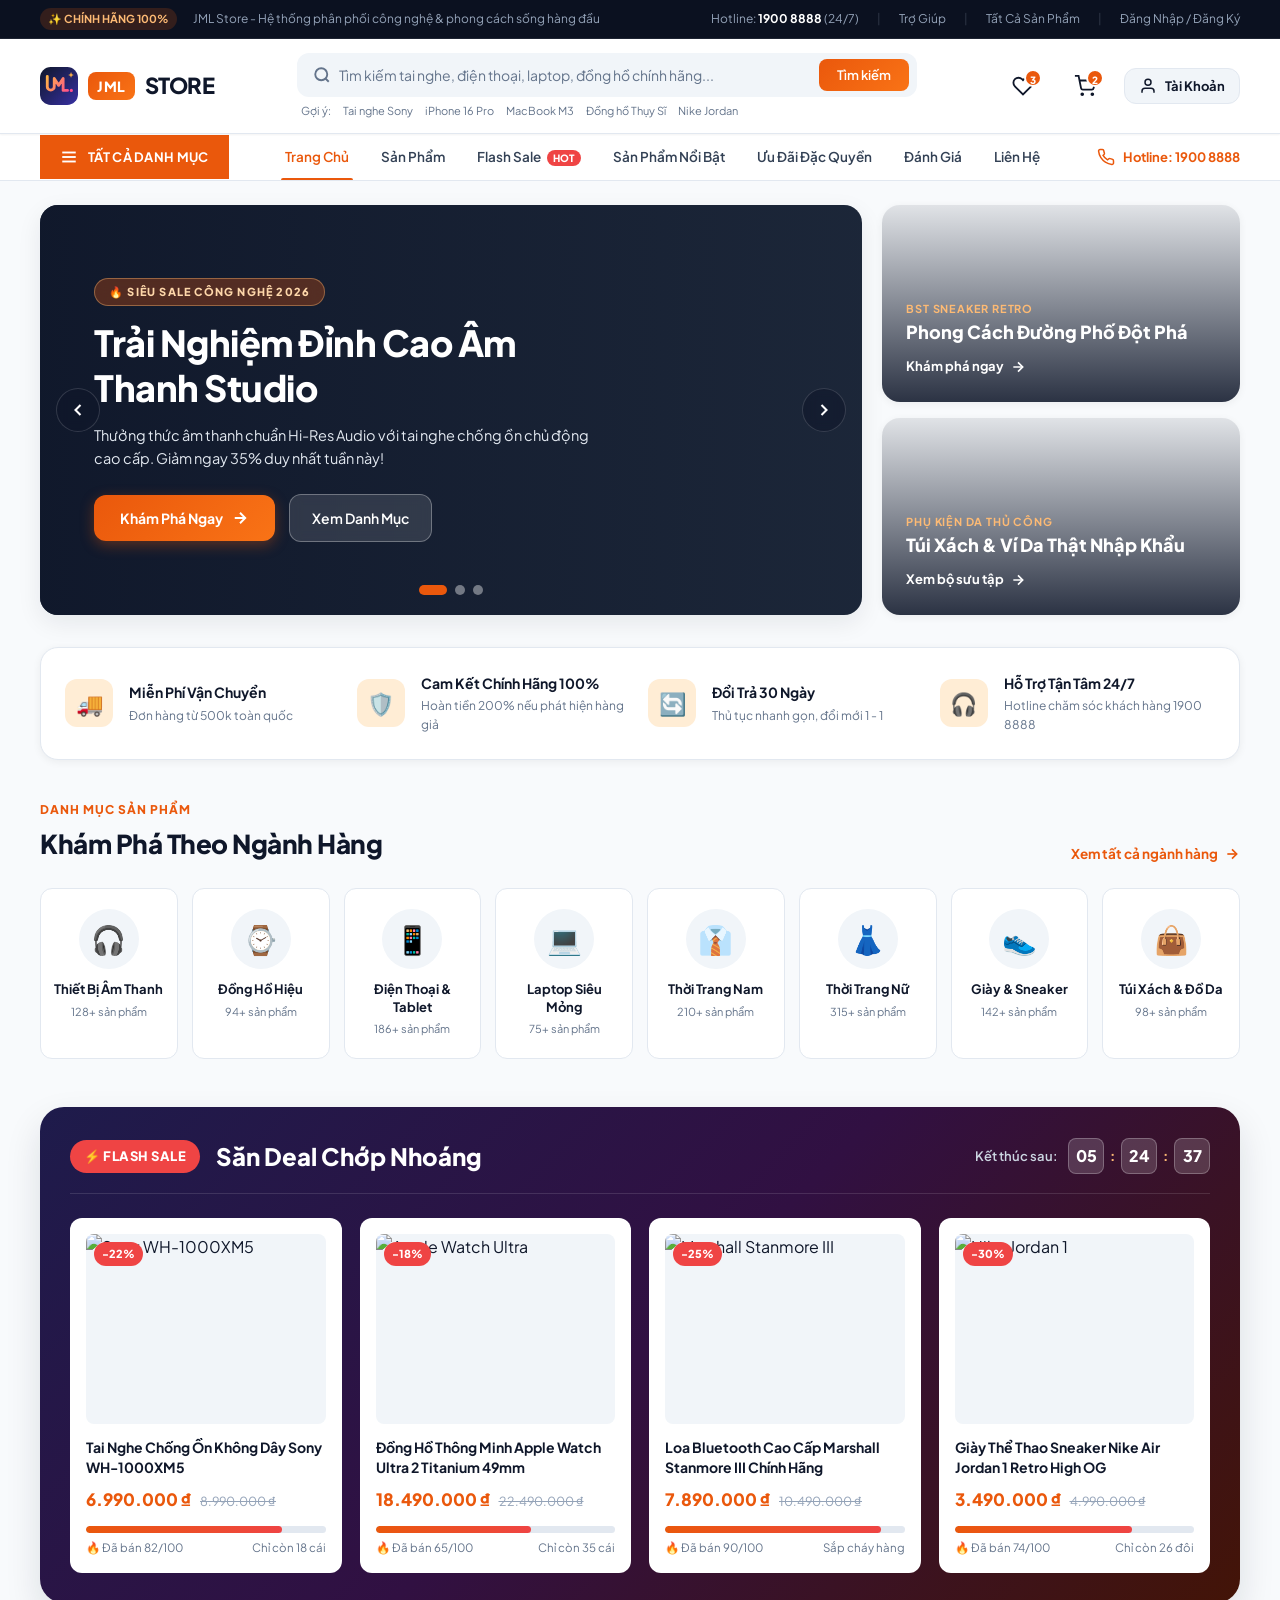
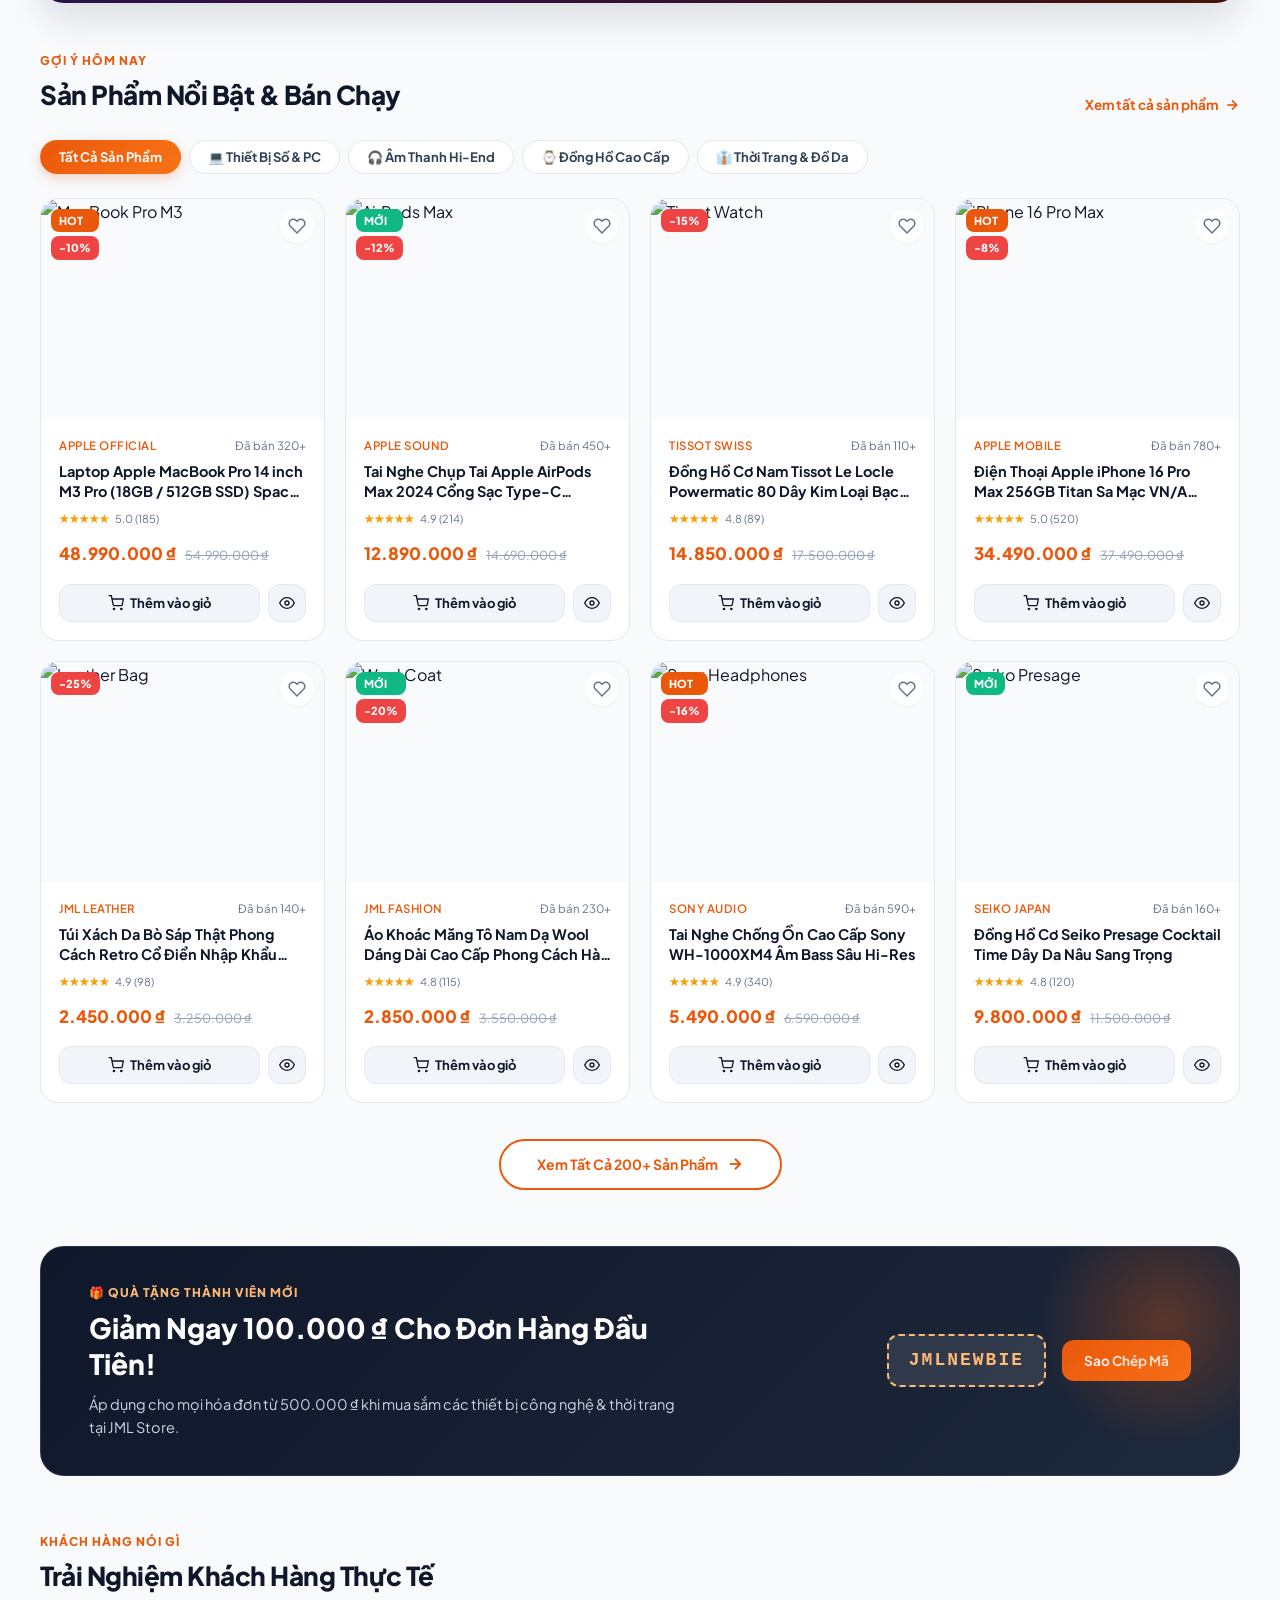
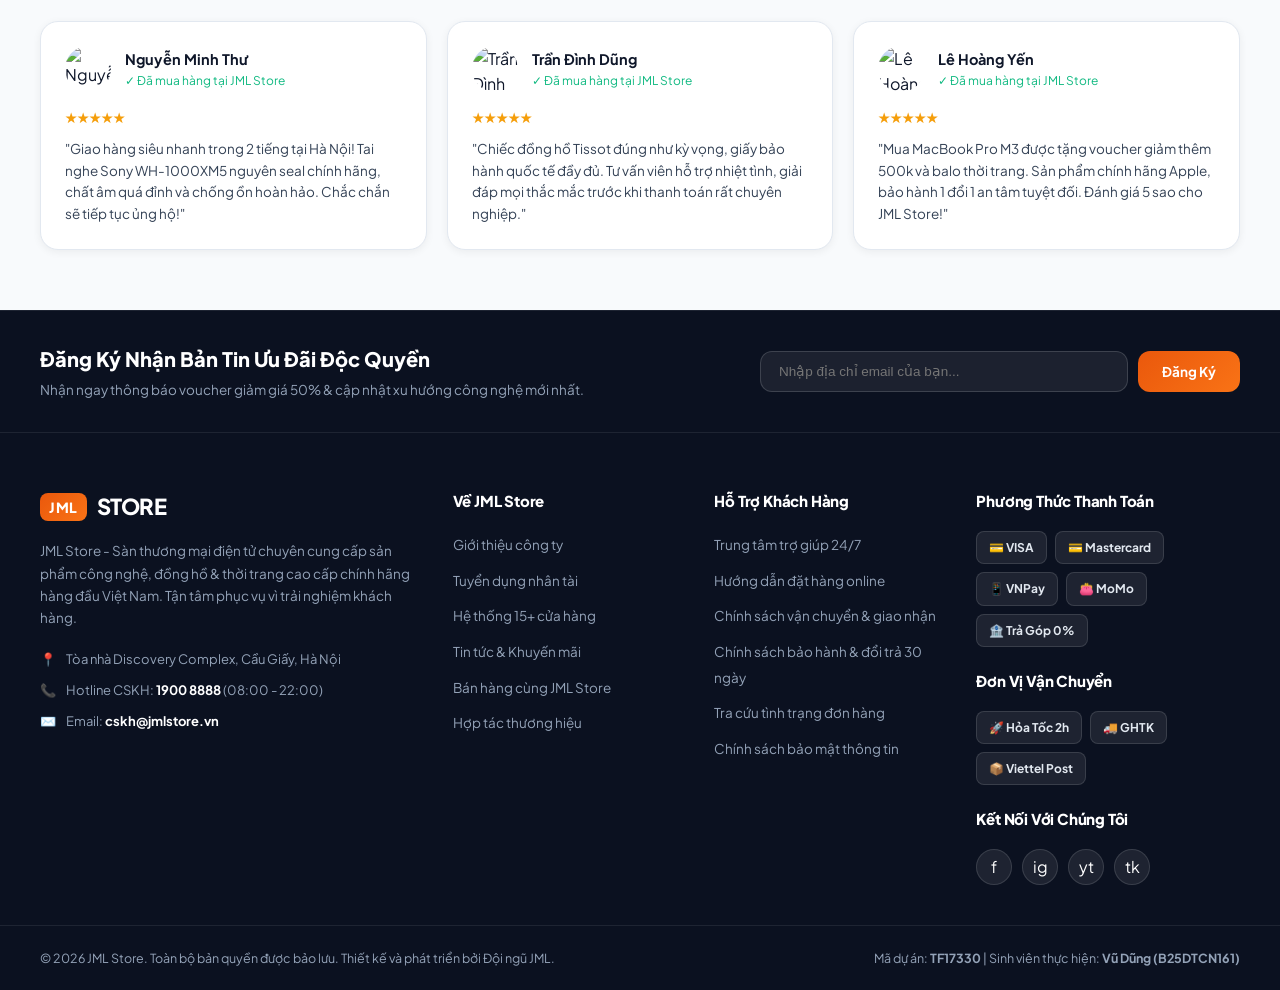
==== commit bb543865: "TF17330: lam trang chu bang HTML/CSS voi du lieu gia (banner, luoi danh muc, luoi san pham noi bat, " ====
--- a/user/index.html
+++ b/user/index.html
@@ -3,49 +3,49 @@
   <head>
     <meta charset="utf-8" />
     <meta content="width=device-width, initial-scale=1.0" name="viewport" />
-    <title>JML Store - Sàn Thương Mại Điện Tử Cao Cấp</title>
-    <link rel="icon" type="image/svg+xml" href="../admin/jml-store-icon.svg" />
-    <link href="https://fonts.googleapis.com" rel="preconnect" />
-    <link crossorigin="" href="https://fonts.gstatic.com" rel="preconnect" />
+    <title>JML Store - Sàn Thương Mại Điện Tử Hàng Đầu | Trang Chủ</title>
+    <link rel="icon" type="image/svg+xml" href="jml-store-icon.svg" />
+    <!-- Google Fonts -->
+    <link rel="preconnect" href="https://fonts.googleapis.com" />
+    <link rel="preconnect" href="https://fonts.gstatic.com" crossorigin />
     <link
-      href="https://fonts.googleapis.com/css2?family=Plus+Jakarta+Sans:wght@300;400;500;600;700;800&amp;display=swap"
+      href="https://fonts.googleapis.com/css2?family=Plus+Jakarta+Sans:wght@300;400;500;600;700;800&display=swap"
       rel="stylesheet"
     />
     <style>
       /* ==========================================================================
-       0. EMBEDDED GLOBAL STYLES (100% SELF-CONTAINED IN INDEX.HTML)
-       ========================================================================== */
-      html {
-        scroll-behavior: smooth;
-        -webkit-font-smoothing: antialiased;
-        -moz-osx-font-smoothing: grayscale;
-        font-smooth: antialiased;
-      }
-      /* ==========================================================================
-       1. CSS RESET & GLOBAL VARIABLES
-       ========================================================================== */
+         1. RESET & CSS VARIABLES
+         ========================================================================== */
       :root {
         --primary: #ea580c;
         --primary-hover: #c2410c;
         --primary-light: #ffedd5;
-        --secondary: #111827;
-        --secondary-light: #4b5563;
+        --primary-gradient: linear-gradient(135deg, #ea580c 0%, #f97316 100%);
+        --secondary: #0f172a;
+        --secondary-light: #334155;
         --accent: #f97316;
         --success: #10b981;
-        --background: #f8f9fa;
+        --danger: #ef4444;
+        --warning: #f59e0b;
+        --background: #f8fafc;
         --surface: #ffffff;
-        --surface-dim: #f3f4f6;
-        --border: #e5e7eb;
-        --border-focus: #fdba74;
-        --text-main: #1f2937;
-        --text-muted: #6b7280;
-        --shadow-sm: 0 1px 3px rgba(0, 0, 0, 0.05);
-        --shadow-md: 0 4px 14px rgba(0, 0, 0, 0.08);
-        --shadow-lg: 0 12px 28px rgba(0, 0, 0, 0.12);
+        --surface-dim: #f1f5f9;
+        --border: #e2e8f0;
+        --border-hover: #cbd5e1;
+        --text-main: #0f172a;
+        --text-muted: #64748b;
+        --text-light: #94a3b8;
+        --shadow-xs: 0 1px 2px rgba(0, 0, 0, 0.05);
+        --shadow-sm: 0 2px 8px rgba(0, 0, 0, 0.06);
+        --shadow-md: 0 8px 24px rgba(15, 23, 42, 0.08);
+        --shadow-lg: 0 16px 36px rgba(15, 23, 42, 0.12);
+        --shadow-hover: 0 12px 28px rgba(234, 88, 12, 0.15);
         --radius-sm: 8px;
         --radius-md: 12px;
-        --radius-lg: 20px;
-        --transition: all 0.3s cubic-bezier(0.4, 0, 0.2, 1);
+        --radius-lg: 18px;
+        --radius-xl: 24px;
+        --transition: all 0.28s cubic-bezier(0.4, 0, 0.2, 1);
+        --font-main: "Plus Jakarta Sans", -apple-system, BlinkMacSystemFont, "Segoe UI", Roboto, sans-serif;
       }
 
       * {
@@ -54,33 +54,36 @@
         padding: 0;
       }
 
+      html {
+        scroll-behavior: smooth;
+      }
+
       body {
-        font-family:
-          "Plus Jakarta Sans",
-          -apple-system,
-          BlinkMacSystemFont,
-          sans-serif;
+        font-family: var(--font-main);
         background-color: var(--background);
         color: var(--text-main);
-        line-height: 1.5;
+        line-height: 1.6;
         overflow-x: hidden;
-        overscroll-behavior-y: none;
-        -webkit-font-smoothing: antialiased;
-        -moz-osx-font-smoothing: grayscale;
-        font-smooth: antialiased;
       }
 
       a {
         text-decoration: none;
         color: inherit;
+        transition: var(--transition);
+      }
+
+      img {
+        max-width: 100%;
+        display: block;
       }
 
       button {
         font-family: inherit;
         border: none;
-        background: none;
+        outline: none;
         cursor: pointer;
-        outline: none;
+        background: transparent;
+        transition: var(--transition);
       }
 
       .container {
@@ -89,59 +92,68 @@
         padding: 0 20px;
       }
 
-      /* Single Page Application Section Controls */
-      .spa-section {
-        display: none;
-      }
-      .spa-section.active {
-        display: block;
-        animation: fadeInView 0.3s cubic-bezier(0.16, 1, 0.3, 1) forwards;
-      }
-      @keyframes fadeInView {
-        from {
-          opacity: 0;
-          transform: translateY(8px);
-        }
-        to {
-          opacity: 1;
-          transform: translateY(0);
-        }
-      }
-
       /* ==========================================================================
-       2. HEADER & STICKY NAVIGATION
-       ========================================================================== */
+         2. TOP BAR & ANNOUNCEMENT
+         ========================================================================== */
       .top-bar {
-        background: #0f172a;
+        background: #0b1120;
         color: #94a3b8;
         font-size: 12px;
-        padding: 7px 0;
-      }
+        border-bottom: 1px solid rgba(255, 255, 255, 0.08);
+        padding: 8px 0;
+      }
+
       .top-bar-inner {
         display: flex;
         justify-content: space-between;
         align-items: center;
       }
-      .top-links {
-        display: flex;
+
+      .top-left {
+        display: flex;
+        align-items: center;
+        gap: 16px;
+      }
+
+      .top-badge {
+        background: rgba(234, 88, 12, 0.18);
+        color: #fdba74;
+        padding: 2px 8px;
+        border-radius: 99px;
+        font-weight: 700;
+        font-size: 11px;
+        display: inline-flex;
+        align-items: center;
+        gap: 4px;
+      }
+
+      .top-right {
+        display: flex;
+        align-items: center;
         gap: 18px;
       }
-      .top-links a:hover {
-        color: #ffffff;
-      }
-
+
+      .top-right a:hover {
+        color: #ffffff;
+      }
+
+      .top-sep {
+        opacity: 0.25;
+      }
+
+      /* ==========================================================================
+         3. MAIN HEADER & NAVBAR
+         ========================================================================== */
       .header-main {
+        background: #ffffff;
+        border-bottom: 1px solid var(--border);
         position: sticky;
         top: 0;
         z-index: 1000;
-        background: rgba(255, 255, 255, 0.95);
-        backdrop-filter: blur(12px);
-        box-shadow: 0 2px 10px rgba(0, 0, 0, 0.04);
-        border-bottom: 1px solid var(--border);
-        transition: var(--transition);
-      }
-
-      .header-container {
+        box-shadow: var(--shadow-xs);
+      }
+
+      .header-inner {
         display: flex;
         align-items: center;
         justify-content: space-between;
@@ -152,249 +164,294 @@
       .logo {
         display: flex;
         align-items: center;
-        gap: 8px;
-        font-size: 24px;
+        gap: 10px;
+        font-weight: 800;
+        font-size: 22px;
+        color: var(--secondary);
+        letter-spacing: -0.5px;
+        flex-shrink: 0;
+      }
+
+      .logo-icon {
+        width: 38px;
+        height: 38px;
+        border-radius: var(--radius-sm);
+        display: flex;
+        align-items: center;
+        justify-content: center;
+      }
+
+      .logo-badge {
+        background: var(--primary-gradient);
+        color: #ffffff;
+        padding: 3px 9px;
+        border-radius: var(--radius-sm);
+        font-size: 14px;
+        font-weight: 800;
+        letter-spacing: 0.5px;
+      }
+
+      .logo-text {
         font-weight: 800;
         color: var(--secondary);
-        letter-spacing: -0.5px;
-        cursor: pointer;
-      }
-      .logo-badge {
-        background: linear-gradient(135deg, var(--primary), var(--accent));
-        color: #fff;
-        padding: 4px 8px;
-        border-radius: var(--radius-sm);
-        font-size: 13px;
-        font-weight: 700;
-        letter-spacing: 0.5px;
-        text-transform: uppercase;
-      }
-
-      /* Smart Search Bar */
-      .search-wrapper {
+      }
+
+      /* Search Bar */
+      .search-box-wrapper {
         flex: 1;
         max-width: 620px;
         position: relative;
       }
-      .search-box {
+
+      .search-form {
         display: flex;
         align-items: center;
         background: var(--surface-dim);
-        border: 1.5px solid transparent;
-        border-radius: 99px;
-        padding: 6px 8px 6px 18px;
+        border: 2px solid transparent;
+        border-radius: var(--radius-md);
+        padding: 4px 6px 4px 14px;
         transition: var(--transition);
       }
-      .search-box:focus-within {
+
+      .search-form:focus-within {
         background: #ffffff;
         border-color: var(--primary);
-        box-shadow: 0 0 0 4px rgba(234, 88, 12, 0.12);
-      }
+        box-shadow: 0 0 0 3px rgba(234, 88, 12, 0.12);
+      }
+
+      .search-icon-svg {
+        color: var(--text-muted);
+        flex-shrink: 0;
+        margin-right: 8px;
+      }
+
       .search-input {
-        flex: 1;
+        width: 100%;
         border: none;
+        outline: none;
         background: transparent;
-        outline: none;
         font-size: 14px;
         color: var(--text-main);
-      }
+        font-family: inherit;
+      }
+
+      .search-input::placeholder {
+        color: var(--text-muted);
+      }
+
       .search-btn {
-        background: linear-gradient(135deg, var(--primary), var(--accent));
-        color: #ffffff;
-        padding: 8px 20px;
-        border-radius: 99px;
+        background: var(--primary-gradient);
+        color: #ffffff;
+        padding: 8px 18px;
+        border-radius: var(--radius-sm);
+        font-weight: 600;
+        font-size: 13px;
+        display: flex;
+        align-items: center;
+        gap: 6px;
+        flex-shrink: 0;
+      }
+
+      .search-btn:hover {
+        background: var(--primary-hover);
+        transform: translateY(-1px);
+      }
+
+      .search-quick-tags {
+        display: flex;
+        align-items: center;
+        gap: 12px;
+        font-size: 11px;
+        color: var(--text-muted);
+        margin-top: 5px;
+        padding-left: 4px;
+      }
+
+      .search-quick-tags a {
+        color: var(--text-muted);
+      }
+
+      .search-quick-tags a:hover {
+        color: var(--primary);
+        text-decoration: underline;
+      }
+
+      /* Header Actions */
+      .header-actions {
+        display: flex;
+        align-items: center;
+        gap: 16px;
+      }
+
+      .btn-header-action {
+        display: flex;
+        align-items: center;
+        gap: 8px;
+        padding: 8px 12px;
+        border-radius: var(--radius-md);
+        color: var(--secondary);
         font-size: 13px;
         font-weight: 600;
-        display: flex;
-        align-items: center;
-        gap: 6px;
-        transition: var(--transition);
-      }
-      .search-btn:hover {
-        transform: scale(1.03);
-        box-shadow: 0 4px 12px rgba(234, 88, 12, 0.3);
-      }
-      .search-keywords {
-        display: flex;
-        gap: 12px;
-        margin-top: 6px;
-        font-size: 12px;
-        color: var(--text-muted);
-        padding-left: 14px;
-      }
-      .search-keywords a {
-        transition: var(--transition);
-        cursor: pointer;
-      }
-      .search-keywords a:hover {
+        position: relative;
+      }
+
+      .btn-header-action:hover {
+        background: var(--surface-dim);
         color: var(--primary);
       }
 
-      /* Actions & Cart Icon */
-      .header-actions {
-        display: flex;
-        align-items: center;
-        gap: 18px;
-      }
-      .user-profile {
+      .action-badge {
+        position: absolute;
+        top: 2px;
+        right: 4px;
+        background: var(--primary);
+        color: #ffffff;
+        font-size: 10px;
+        font-weight: 800;
+        height: 18px;
+        min-width: 18px;
+        line-height: 18px;
+        border-radius: 99px;
+        text-align: center;
+        padding: 0 4px;
+        border: 2px solid #ffffff;
+      }
+
+      .btn-user-login {
+        background: var(--surface-dim);
+        border: 1px solid var(--border);
+        color: var(--secondary);
+        padding: 8px 14px;
+        border-radius: var(--radius-md);
+        font-size: 13px;
+        font-weight: 700;
+        display: flex;
+        align-items: center;
+        gap: 8px;
+      }
+
+      .btn-user-login:hover {
+        background: var(--primary);
+        color: #ffffff;
+        border-color: var(--primary);
+      }
+
+      /* Sub Navigation Bar */
+      .nav-bar {
+        background: #ffffff;
+        border-bottom: 1px solid var(--border);
+      }
+
+      .nav-inner {
+        display: flex;
+        align-items: center;
+        justify-content: space-between;
+      }
+
+      .nav-categories-btn {
+        background: var(--primary);
+        color: #ffffff;
+        padding: 12px 20px;
+        font-weight: 700;
+        font-size: 13px;
         display: flex;
         align-items: center;
         gap: 10px;
-        cursor: pointer;
-        padding: 6px 12px;
+        letter-spacing: 0.3px;
+      }
+
+      .nav-categories-btn:hover {
+        background: var(--primary-hover);
+      }
+
+      .nav-links {
+        display: flex;
+        align-items: center;
+        gap: 24px;
+        list-style: none;
+      }
+
+      .nav-links a {
+        display: inline-block;
+        padding: 12px 4px;
+        font-size: 13.5px;
+        font-weight: 600;
+        color: var(--secondary-light);
+        position: relative;
+      }
+
+      .nav-links a:hover,
+      .nav-links a.active {
+        color: var(--primary);
+      }
+
+      .nav-links a.active::after {
+        content: "";
+        position: absolute;
+        bottom: 0;
+        left: 0;
+        right: 0;
+        height: 2px;
+        background: var(--primary);
+        border-radius: 2px 2px 0 0;
+      }
+
+      .nav-hot-badge {
+        background: #ef4444;
+        color: #fff;
+        font-size: 10px;
+        padding: 2px 6px;
         border-radius: 99px;
-        transition: var(--transition);
-      }
-      .user-profile:hover {
-        background: var(--surface-dim);
-      }
-      .user-avatar {
-        width: 36px;
-        height: 36px;
-        border-radius: 50%;
-        background: linear-gradient(135deg, #ea580c, #c2410c);
-        color: #ffffff;
-        display: flex;
-        align-items: center;
-        justify-content: center;
-        font-weight: 700;
-        font-size: 14px;
-      }
-
-      .cart-btn {
-        position: relative;
-        padding: 10px;
-        border-radius: 50%;
-        background: var(--surface-dim);
-        display: flex;
-        align-items: center;
-        justify-content: center;
-        transition: var(--transition);
-      }
-      .cart-btn:hover {
-        background: var(--primary-light);
-        color: var(--primary);
-      }
-      .cart-badge {
-        position: absolute;
-        top: -2px;
-        right: -2px;
-        background: var(--primary);
-        color: #ffffff;
-        font-size: 11px;
-        font-weight: 700;
-        width: 20px;
-        height: 20px;
-        border-radius: 50%;
-        display: flex;
-        align-items: center;
-        justify-content: center;
-        box-shadow: 0 2px 6px rgba(234, 88, 12, 0.4);
-        transition: transform 0.25s cubic-bezier(0.175, 0.885, 0.32, 1.275);
-      }
-      .cart-badge.bounce {
-        animation: cartBounce 0.5s cubic-bezier(0.36, 0.07, 0.19, 0.97) both;
-      }
-
-      @keyframes cartBounce {
-        0%,
-        100% {
-          transform: scale(1);
-        }
-        30% {
-          transform: scale(1.4) translateY(-3px);
-        }
-        60% {
-          transform: scale(0.9);
-        }
-        80% {
-          transform: scale(1.15);
-        }
-      }
-
-      /* Dropdown Modals */
-      .cart-dropdown {
-        position: absolute;
-        top: calc(100% + 12px);
-        right: 0;
-        width: 360px;
-        background: #ffffff;
-        border-radius: var(--radius-md);
-        box-shadow: var(--shadow-lg);
-        border: 1px solid var(--border);
-        padding: 18px;
-        display: none;
-        flex-direction: column;
-        gap: 12px;
-        z-index: 1001;
-        animation: fadeInDropdown 0.25s ease forwards;
-      }
-      .cart-dropdown.active {
-        display: flex;
-      }
-      @keyframes fadeInDropdown {
-        from {
-          opacity: 0;
-          transform: translateY(-8px);
-        }
-        to {
-          opacity: 1;
-          transform: translateY(0);
-        }
-      }
-      .cart-item {
-        display: flex;
-        align-items: center;
-        gap: 12px;
-        padding: 8px 0;
-        border-bottom: 1px solid var(--border);
-      }
-      .cart-item img {
-        width: 44px;
-        height: 44px;
-        border-radius: 6px;
-        object-fit: cover;
-      }
-      .cart-item-info {
-        flex: 1;
+        margin-left: 4px;
+        font-weight: 800;
+        text-transform: uppercase;
+        animation: pulseBadge 1.8s infinite;
+      }
+
+      @keyframes pulseBadge {
+        0%, 100% { transform: scale(1); opacity: 1; }
+        50% { transform: scale(1.08); opacity: 0.85; }
+      }
+
+      .nav-support {
+        display: flex;
+        align-items: center;
+        gap: 8px;
         font-size: 13px;
-      }
-      .cart-item-price {
         font-weight: 700;
         color: var(--primary);
       }
 
       /* ==========================================================================
-       3. HERO BANNER & SUB-BANNERS
-       ========================================================================== */
+         4. HERO BANNER SECTION (MAIN SLIDER + SIDE BANNERS)
+         ========================================================================== */
       .hero-section {
-        padding: 24px 0 36px;
-      }
+        padding: 24px 0 32px;
+      }
+
       .hero-grid {
         display: grid;
-        grid-template-columns: 2.2fr 1fr;
-        gap: 18px;
-        align-items: stretch;
-      }
-
-      /* Slider Container */
+        grid-template-columns: 2.3fr 1fr;
+        gap: 20px;
+      }
+
+      /* Main Slider */
       .main-slider {
         position: relative;
-        height: 380px;
+        height: 410px;
         border-radius: var(--radius-lg);
         overflow: hidden;
         box-shadow: var(--shadow-md);
         background: #1e293b;
       }
+
       .slide {
         position: absolute;
         inset: 0;
         opacity: 0;
         visibility: hidden;
-        transition:
-          opacity 0.7s cubic-bezier(0.4, 0, 0.2, 1),
-          transform 0.7s cubic-bezier(0.4, 0, 0.2, 1);
-        transform: scale(1.03);
+        transition: opacity 0.6s cubic-bezier(0.4, 0, 0.2, 1), transform 0.6s cubic-bezier(0.4, 0, 0.2, 1);
+        transform: scale(1.02);
         display: flex;
         align-items: center;
         padding: 0 54px;
@@ -402,3590 +459,2772 @@
         background-size: cover;
         background-position: center;
       }
+
       .slide::before {
         content: "";
         position: absolute;
         inset: 0;
-        background: linear-gradient(
-          90deg,
-          rgba(15, 23, 42, 0.92) 0%,
-          rgba(15, 23, 42, 0.35) 100%
-        );
+        background: linear-gradient(90deg, rgba(15, 23, 42, 0.92) 0%, rgba(15, 23, 42, 0.45) 60%, rgba(15, 23, 42, 0.15) 100%);
         z-index: 1;
       }
+
       .slide.active {
         opacity: 1;
         visibility: visible;
         transform: scale(1);
       }
+
+      .slide-1 {
+        background-image: url('https://images.unsplash.com/photo-1546435770-a3e426bf472b?auto=format&fit=crop&w=1200&q=80');
+      }
+
+      .slide-2 {
+        background-image: url('https://images.unsplash.com/photo-1523275335684-37898b6baf30?auto=format&fit=crop&w=1200&q=80');
+      }
+
+      .slide-3 {
+        background-image: url('https://images.unsplash.com/photo-1490481651871-ab68de25d43d?auto=format&fit=crop&w=1200&q=80');
+      }
+
       .slide-content {
         position: relative;
         z-index: 2;
-        max-width: 480px;
-      }
+        max-width: 500px;
+      }
+
       .slide-tag {
         display: inline-block;
-        padding: 4px 12px;
-        background: rgba(255, 255, 255, 0.15);
+        padding: 4px 14px;
+        background: rgba(234, 88, 12, 0.3);
+        border: 1px solid rgba(253, 186, 116, 0.4);
         backdrop-filter: blur(8px);
         border-radius: 99px;
-        font-size: 12px;
-        font-weight: 700;
+        font-size: 11px;
+        font-weight: 800;
         text-transform: uppercase;
         margin-bottom: 14px;
-        letter-spacing: 1px;
-        color: #fdba74;
-      }
+        letter-spacing: 1.2px;
+        color: #fed7aa;
+      }
+
       .slide-title {
-        font-size: 34px;
+        font-size: 36px;
         font-weight: 800;
-        line-height: 1.2;
-        margin-bottom: 12px;
-      }
+        line-height: 1.25;
+        margin-bottom: 14px;
+        letter-spacing: -0.5px;
+      }
+
       .slide-desc {
+        font-size: 14.5px;
+        color: #e2e8f0;
+        margin-bottom: 24px;
+        line-height: 1.6;
+      }
+
+      .slide-actions {
+        display: flex;
+        align-items: center;
+        gap: 14px;
+      }
+
+      .btn-hero-primary {
+        background: var(--primary-gradient);
+        color: #ffffff;
+        padding: 12px 26px;
+        border-radius: var(--radius-md);
         font-size: 14px;
-        color: #e2e8f0;
-        margin-bottom: 22px;
-        line-height: 1.5;
-      }
-      .btn-hero {
-        background: linear-gradient(135deg, var(--primary), var(--accent));
-        color: #fff;
-        padding: 12px 28px;
-        border-radius: 99px;
         font-weight: 700;
+        display: inline-flex;
+        align-items: center;
+        gap: 8px;
+        box-shadow: 0 4px 14px rgba(234, 88, 12, 0.35);
+      }
+
+      .btn-hero-primary:hover {
+        transform: translateY(-2px);
+        box-shadow: 0 8px 20px rgba(234, 88, 12, 0.45);
+      }
+
+      .btn-hero-outline {
+        background: rgba(255, 255, 255, 0.12);
+        color: #ffffff;
+        border: 1px solid rgba(255, 255, 255, 0.3);
+        backdrop-filter: blur(6px);
+        padding: 12px 22px;
+        border-radius: var(--radius-md);
         font-size: 14px;
+        font-weight: 600;
         display: inline-flex;
         align-items: center;
-        gap: 8px;
-        box-shadow: 0 6px 18px rgba(234, 88, 12, 0.35);
-        transition: var(--transition);
-      }
-      .btn-hero:hover {
-        transform: translateY(-2px) scale(1.02);
-        box-shadow: 0 10px 24px rgba(234, 88, 12, 0.45);
-      }
-      .btn-hero:active {
-        transform: translateY(1px) scale(0.98);
+        gap: 6px;
+      }
+
+      .btn-hero-outline:hover {
+        background: rgba(255, 255, 255, 0.25);
+        border-color: #ffffff;
       }
 
       /* Slider Controls */
-      .slider-nav {
+      .slider-btn {
+        position: absolute;
+        top: 50%;
+        transform: translateY(-50%);
+        width: 44px;
+        height: 44px;
+        background: rgba(15, 23, 42, 0.55);
+        color: #ffffff;
+        border-radius: 50%;
+        display: flex;
+        align-items: center;
+        justify-content: center;
+        z-index: 10;
+        backdrop-filter: blur(6px);
+        border: 1px solid rgba(255, 255, 255, 0.15);
+      }
+
+      .slider-btn:hover {
+        background: var(--primary);
+        border-color: var(--primary);
+      }
+
+      .slider-prev { left: 16px; }
+      .slider-next { right: 16px; }
+
+      .slider-dots {
         position: absolute;
         bottom: 20px;
-        right: 28px;
-        z-index: 5;
+        left: 50%;
+        transform: translateX(-50%);
         display: flex;
         gap: 8px;
-      }
+        z-index: 10;
+      }
+
       .slider-dot {
         width: 10px;
         height: 10px;
         border-radius: 99px;
         background: rgba(255, 255, 255, 0.4);
+        cursor: pointer;
         transition: var(--transition);
-        cursor: pointer;
-      }
+      }
+
       .slider-dot.active {
         width: 28px;
-        background: #ffffff;
-      }
-
-      .slider-arrows {
-        position: absolute;
-        top: 50%;
-        width: 100%;
-        transform: translateY(-50%);
-        z-index: 5;
-        display: flex;
-        justify-content: space-between;
-        padding: 0 16px;
-        pointer-events: none;
-      }
-      .slider-arrow-btn {
-        width: 40px;
-        height: 40px;
-        border-radius: 50%;
-        background: rgba(255, 255, 255, 0.25);
-        backdrop-filter: blur(8px);
-        color: #ffffff;
-        display: flex;
-        align-items: center;
-        justify-content: center;
-        cursor: pointer;
-        pointer-events: auto;
-        transition: var(--transition);
-        font-size: 16px;
-      }
-      .slider-arrow-btn:hover {
-        background: #ffffff;
-        color: var(--secondary);
+        background: var(--primary);
       }
 
       /* Side Banners */
       .side-banners {
         display: flex;
         flex-direction: column;
-        gap: 18px;
-      }
-      .side-banner {
+        gap: 16px;
+      }
+
+      .side-banner-card {
         flex: 1;
+        position: relative;
         border-radius: var(--radius-lg);
+        overflow: hidden;
         padding: 24px;
-        position: relative;
-        overflow: hidden;
-        color: #ffffff;
         display: flex;
         flex-direction: column;
-        justify-content: center;
+        justify-content: flex-end;
+        color: #ffffff;
         box-shadow: var(--shadow-sm);
         transition: var(--transition);
-      }
-      .side-banner:hover {
+        background-size: cover;
+        background-position: center;
+      }
+
+      .side-banner-card::before {
+        content: "";
+        position: absolute;
+        inset: 0;
+        background: linear-gradient(180deg, rgba(15, 23, 42, 0.1) 0%, rgba(15, 23, 42, 0.88) 100%);
+        z-index: 1;
+        transition: var(--transition);
+      }
+
+      .side-banner-card:hover {
         transform: translateY(-3px);
         box-shadow: var(--shadow-md);
       }
+
+      .side-banner-card:hover::before {
+        background: linear-gradient(180deg, rgba(15, 23, 42, 0.2) 0%, rgba(15, 23, 42, 0.95) 100%);
+      }
+
       .side-banner-1 {
-        background: linear-gradient(135deg, #1e1b4b 0%, #312e81 100%);
-      }
+        background-image: url('https://images.unsplash.com/photo-1552346154-21d32810aba3?auto=format&fit=crop&w=600&q=80');
+      }
+
       .side-banner-2 {
-        background: linear-gradient(135deg, #7c2d12 0%, #c2410c 100%);
-      }
+        background-image: url('https://images.unsplash.com/photo-1548036328-c9fa89d128fa?auto=format&fit=crop&w=600&q=80');
+      }
+
+      .side-banner-content {
+        position: relative;
+        z-index: 2;
+      }
+
+      .side-banner-tag {
+        font-size: 11px;
+        font-weight: 700;
+        text-transform: uppercase;
+        color: #fdba74;
+        letter-spacing: 0.8px;
+        margin-bottom: 6px;
+      }
+
       .side-banner-title {
         font-size: 18px;
-        font-weight: 700;
-        margin-bottom: 6px;
-      }
-      .side-banner-sub {
-        font-size: 13px;
-        color: rgba(255, 255, 255, 0.8);
-        margin-bottom: 12px;
-      }
+        font-weight: 800;
+        line-height: 1.35;
+        margin-bottom: 8px;
+      }
+
       .side-banner-link {
         font-size: 13px;
         font-weight: 700;
-        color: #fdba74;
+        color: #ffffff;
         display: inline-flex;
         align-items: center;
+        gap: 6px;
+      }
+
+      .side-banner-link:hover {
+        color: var(--primary-light);
+        gap: 10px;
+      }
+
+      /* ==========================================================================
+         5. VALUE PROPOSITION / FEATURES BAR
+         ========================================================================== */
+      .features-section {
+        margin-bottom: 40px;
+      }
+
+      .features-grid {
+        display: grid;
+        grid-template-columns: repeat(4, 1fr);
+        gap: 16px;
+        background: #ffffff;
+        padding: 24px;
+        border-radius: var(--radius-lg);
+        box-shadow: var(--shadow-sm);
+        border: 1px solid var(--border);
+      }
+
+      .feature-item {
+        display: flex;
+        align-items: center;
+        gap: 16px;
+      }
+
+      .feature-icon-box {
+        width: 48px;
+        height: 48px;
+        border-radius: var(--radius-md);
+        background: var(--primary-light);
+        color: var(--primary);
+        display: flex;
+        align-items: center;
+        justify-content: center;
+        font-size: 22px;
+        flex-shrink: 0;
+      }
+
+      .feature-title {
+        font-size: 14px;
+        font-weight: 700;
+        color: var(--secondary);
+        margin-bottom: 2px;
+      }
+
+      .feature-desc {
+        font-size: 12px;
+        color: var(--text-muted);
+      }
+
+      /* ==========================================================================
+         6. LƯỚI DANH MỤC (CATEGORY GRID)
+         ========================================================================== */
+      .section-heading-row {
+        display: flex;
+        align-items: flex-end;
+        justify-content: space-between;
+        margin-bottom: 24px;
+      }
+
+      .section-title-box {
+        display: flex;
+        flex-direction: column;
         gap: 4px;
       }
 
-      /* ==========================================================================
-       4. CATEGORIES SECTION
-       ========================================================================== */
-      .section-title-wrap {
-        display: flex;
-        justify-content: space-between;
-        align-items: flex-end;
-        margin-bottom: 20px;
-      }
+      .section-badge {
+        font-size: 12px;
+        font-weight: 800;
+        color: var(--primary);
+        text-transform: uppercase;
+        letter-spacing: 1px;
+      }
+
       .section-title {
-        font-size: 22px;
+        font-size: 26px;
         font-weight: 800;
         color: var(--secondary);
-        display: flex;
-        align-items: center;
+        letter-spacing: -0.5px;
+      }
+
+      .section-view-all {
+        font-size: 13.5px;
+        font-weight: 700;
+        color: var(--primary);
+        display: inline-flex;
+        align-items: center;
+        gap: 6px;
+      }
+
+      .section-view-all:hover {
         gap: 10px;
-      }
-      .section-subtitle {
-        font-size: 13px;
-        color: var(--text-muted);
-        margin-top: 2px;
-      }
-      .view-all-link {
+        color: var(--primary-hover);
+      }
+
+      .category-grid {
+        display: grid;
+        grid-template-columns: repeat(8, 1fr);
+        gap: 14px;
+        margin-bottom: 48px;
+      }
+
+      .category-card {
+        background: #ffffff;
+        border: 1px solid var(--border);
+        border-radius: var(--radius-md);
+        padding: 20px 12px;
+        display: flex;
+        flex-direction: column;
+        align-items: center;
+        text-align: center;
+        transition: var(--transition);
+        cursor: pointer;
+        position: relative;
+        overflow: hidden;
+      }
+
+      .category-card::after {
+        content: "";
+        position: absolute;
+        bottom: 0;
+        left: 0;
+        right: 0;
+        height: 3px;
+        background: var(--primary-gradient);
+        transform: scaleX(0);
+        transition: var(--transition);
+      }
+
+      .category-card:hover {
+        transform: translateY(-5px);
+        box-shadow: var(--shadow-hover);
+        border-color: #fdba74;
+      }
+
+      .category-card:hover::after {
+        transform: scaleX(1);
+      }
+
+      .category-icon-wrapper {
+        width: 60px;
+        height: 60px;
+        border-radius: 50%;
+        background: var(--surface-dim);
+        display: flex;
+        align-items: center;
+        justify-content: center;
+        font-size: 28px;
+        margin-bottom: 12px;
+        transition: var(--transition);
+      }
+
+      .category-card:hover .category-icon-wrapper {
+        background: var(--primary-light);
+        transform: scale(1.1);
+      }
+
+      .category-name {
         font-size: 13px;
         font-weight: 700;
-        color: var(--primary);
-        transition: var(--transition);
-        cursor: pointer;
-      }
-      .view-all-link:hover {
-        text-decoration: underline;
-      }
-
-      .categories-grid {
-        display: grid;
-        grid-template-columns: repeat(8, 1fr);
-        gap: 12px;
-        margin-bottom: 40px;
-      }
-      .category-card {
-        background: var(--surface);
-        border-radius: var(--radius-md);
-        padding: 16px 10px;
-        display: flex;
-        flex-direction: column;
-        align-items: center;
-        text-align: center;
-        border: 1px solid var(--border);
-        transition: var(--transition);
-        cursor: pointer;
-      }
-      .category-card:hover {
-        transform: translateY(-6px);
-        box-shadow: var(--shadow-md);
-        border-color: var(--border-focus);
-      }
-      .category-icon {
-        width: 48px;
-        height: 48px;
-        border-radius: 50%;
-        background: var(--surface-dim);
-        display: flex;
-        align-items: center;
-        justify-content: center;
-        font-size: 22px;
-        margin-bottom: 10px;
-        transition: var(--transition);
-      }
-      .category-card:hover .category-icon {
-        background: var(--primary-light);
-        transform: scale(1.1);
-      }
-      .category-name {
+        color: var(--secondary);
+        line-height: 1.35;
+        margin-bottom: 4px;
+      }
+
+      .category-count {
+        font-size: 11px;
+        color: var(--text-muted);
+      }
+
+      /* ==========================================================================
+         7. FLASH SALE SECTION
+         ========================================================================== */
+      .flash-sale-box {
+        background: linear-gradient(135deg, #1e1b4b 0%, #311042 50%, #431407 100%);
+        border-radius: var(--radius-xl);
+        padding: 30px;
+        margin-bottom: 48px;
+        color: #ffffff;
+        box-shadow: var(--shadow-lg);
+        position: relative;
+        overflow: hidden;
+      }
+
+      .flash-sale-header {
+        display: flex;
+        align-items: center;
+        justify-content: space-between;
+        margin-bottom: 24px;
+        border-bottom: 1px solid rgba(255, 255, 255, 0.12);
+        padding-bottom: 18px;
+        flex-wrap: wrap;
+        gap: 16px;
+      }
+
+      .flash-title-area {
+        display: flex;
+        align-items: center;
+        gap: 16px;
+      }
+
+      .flash-tag {
+        background: #ef4444;
+        color: #ffffff;
+        font-size: 13px;
+        font-weight: 800;
+        padding: 6px 14px;
+        border-radius: 99px;
+        display: flex;
+        align-items: center;
+        gap: 6px;
+        text-transform: uppercase;
+        letter-spacing: 0.5px;
+      }
+
+      .flash-title-text {
+        font-size: 24px;
+        font-weight: 800;
+      }
+
+      .countdown-wrapper {
+        display: flex;
+        align-items: center;
+        gap: 10px;
         font-size: 13px;
         font-weight: 600;
+        color: #cbd5e1;
+      }
+
+      .timer-box {
+        display: flex;
+        align-items: center;
+        gap: 6px;
+      }
+
+      .timer-unit {
+        background: rgba(255, 255, 255, 0.16);
+        border: 1px solid rgba(255, 255, 255, 0.25);
+        color: #ffffff;
+        font-weight: 800;
+        font-size: 16px;
+        width: 36px;
+        height: 36px;
+        border-radius: var(--radius-sm);
+        display: flex;
+        align-items: center;
+        justify-content: center;
+      }
+
+      .timer-colon {
+        font-weight: 800;
+        color: #fdba74;
+      }
+
+      .flash-grid {
+        display: grid;
+        grid-template-columns: repeat(4, 1fr);
+        gap: 18px;
+      }
+
+      /* Flash Sale Card */
+      .flash-card {
+        background: #ffffff;
+        border-radius: var(--radius-md);
+        padding: 16px;
         color: var(--text-main);
-      }
-
-      /* ==========================================================================
-       5. FLASH SALE SECTION
-       ========================================================================== */
-      .flash-sale-wrapper {
-        background: linear-gradient(180deg, #fff7ed 0%, #ffffff 100%);
-        border: 1.5px solid #ffedd5;
-        border-radius: var(--radius-lg);
-        padding: 24px;
-        margin-bottom: 48px;
-        box-shadow: var(--shadow-sm);
-      }
-      .flash-sale-header {
-        display: flex;
-        justify-content: space-between;
-        align-items: center;
-        margin-bottom: 22px;
-        flex-wrap: wrap;
-        gap: 14px;
-      }
-      .flash-title-box {
-        display: flex;
-        align-items: center;
-        gap: 14px;
-      }
-      .flash-badge {
-        display: inline-flex;
-        align-items: center;
-        gap: 6px;
-        background: var(--primary);
-        color: #ffffff;
-        padding: 6px 14px;
-        border-radius: 99px;
-        font-size: 15px;
-        font-weight: 800;
-        letter-spacing: 0.5px;
-        animation: pulseGlow 2s infinite ease-in-out;
-      }
-      @keyframes pulseGlow {
-        0%,
-        100% {
-          box-shadow: 0 0 0 0 rgba(234, 88, 12, 0.4);
-        }
-        50% {
-          box-shadow: 0 0 0 8px rgba(234, 88, 12, 0);
-        }
-      }
-
-      /* Countdown Timer */
-      .countdown-timer {
-        display: flex;
-        align-items: center;
-        gap: 6px;
-        font-weight: 700;
-        font-size: 14px;
-      }
-      .countdown-box {
-        background: #111827;
-        color: #ffffff;
-        padding: 6px 10px;
-        border-radius: var(--radius-sm);
-        min-width: 34px;
-        text-align: center;
-        font-size: 15px;
-        font-family: monospace;
-        font-weight: 700;
-        box-shadow: 0 2px 5px rgba(0, 0, 0, 0.2);
-      }
-      .countdown-sep {
-        font-weight: 800;
-        color: #111827;
-      }
-
-      .flash-products-grid {
-        display: grid;
-        grid-template-columns: repeat(5, 1fr);
-        gap: 16px;
-      }
-
-      /* ==========================================================================
-       6. PRODUCT CARDS & INTERACTIONS (HOVER MULTI-IMAGE CAROUSEL)
-       ========================================================================== */
-      .product-card {
-        background: var(--surface);
-        border-radius: var(--radius-md);
-        border: 1px solid var(--border);
-        overflow: hidden;
-        display: flex;
-        flex-direction: column;
         transition: var(--transition);
         position: relative;
-        cursor: pointer;
-      }
-      .product-card:hover {
-        transform: translateY(-6px);
-        box-shadow: var(--shadow-lg);
-        border-color: #fdba74;
-      }
-
-      .product-img-wrapper {
+        display: flex;
+        flex-direction: column;
+      }
+
+      .flash-card:hover {
+        transform: translateY(-4px);
+        box-shadow: 0 14px 28px rgba(0, 0, 0, 0.2);
+      }
+
+      .flash-img-box {
         position: relative;
-        aspect-ratio: 1/1;
+        height: 190px;
+        border-radius: var(--radius-sm);
         overflow: hidden;
-        background: #f3f4f6;
-        cursor: pointer;
-      }
-
-      /* Image layer container inside wrapper */
-      .product-carousel-track {
-        position: absolute;
-        inset: 0;
-        width: 100%;
-        height: 100%;
-      }
-
-      .product-slide-img {
-        position: absolute;
-        inset: 0;
+        margin-bottom: 14px;
+        background: #f1f5f9;
+      }
+
+      .flash-img-box img {
         width: 100%;
         height: 100%;
         object-fit: cover;
-        opacity: 0;
-        visibility: hidden;
-        transform: scale(1.02);
-        transition:
-          opacity 0.45s cubic-bezier(0.4, 0, 0.2, 1),
-          transform 0.6s cubic-bezier(0.4, 0, 0.2, 1);
-        pointer-events: none;
-      }
-      .product-slide-img.active {
-        opacity: 1;
-        visibility: visible;
-        transform: scale(1.05);
-      }
-
-      /* Mini Pagination Dots & Indicators */
-      .product-mini-indicators {
+        transition: transform 0.4s ease;
+      }
+
+      .flash-card:hover .flash-img-box img {
+        transform: scale(1.06);
+      }
+
+      .discount-ribbon {
         position: absolute;
-        bottom: 8px;
-        left: 0;
-        right: 0;
-        z-index: 5;
-        display: flex;
-        justify-content: center;
-        align-items: center;
-        gap: 4px;
-        padding: 0 10px;
-        opacity: 0;
-        transform: translateY(4px);
-        transition:
-          opacity 0.3s ease,
-          transform 0.3s ease;
-      }
-      .product-img-wrapper:hover .product-mini-indicators,
-      .product-card:hover .product-mini-indicators {
-        opacity: 1;
-        transform: translateY(0);
-      }
-
-      .product-mini-dot {
-        width: 6px;
-        height: 6px;
-        border-radius: 99px;
-        background: rgba(255, 255, 255, 0.65);
-        backdrop-filter: blur(2px);
-        box-shadow: 0 1px 3px rgba(0, 0, 0, 0.3);
-        transition: all 0.3s cubic-bezier(0.4, 0, 0.2, 1);
-        cursor: pointer;
-      }
-      .product-mini-dot.active {
-        width: 16px;
-        background: #ffffff;
-        box-shadow: 0 1px 4px rgba(234, 88, 12, 0.6);
-      }
-
-      /* Angle label badge on hover */
-      .product-angle-badge {
-        position: absolute;
-        bottom: 8px;
-        right: 8px;
-        background: rgba(17, 24, 39, 0.75);
-        backdrop-filter: blur(4px);
-        color: #ffffff;
-        font-size: 9px;
-        font-weight: 700;
-        padding: 2px 6px;
-        border-radius: 4px;
-        letter-spacing: 0.3px;
-        z-index: 4;
-        opacity: 0;
-        transform: translateY(4px);
-        transition:
-          opacity 0.25s ease,
-          transform 0.25s ease;
-        pointer-events: none;
-      }
-      .product-img-wrapper:hover .product-angle-badge {
-        opacity: 0.9;
-        transform: translateY(0);
-      }
-
-      .discount-tag {
-        position: absolute;
-        top: 10px;
-        left: 10px;
-        background: rgba(234, 88, 12, 0.95);
-        backdrop-filter: blur(4px);
+        top: 8px;
+        left: 8px;
+        background: #ef4444;
         color: #ffffff;
         font-size: 11px;
         font-weight: 800;
         padding: 3px 8px;
-        border-radius: 6px;
-        z-index: 6;
-      }
-      .exclusive-tag {
-        position: absolute;
-        top: 10px;
-        right: 10px;
-        background: rgba(17, 24, 39, 0.85);
-        backdrop-filter: blur(4px);
-        color: #ffffff;
-        font-size: 10px;
+        border-radius: 99px;
+      }
+
+      .flash-prod-title {
+        font-size: 14px;
         font-weight: 700;
-        padding: 3px 6px;
-        border-radius: 4px;
-        z-index: 6;
-      }
-
-      .product-body {
-        padding: 14px;
-        display: flex;
-        flex-direction: column;
-        flex: 1;
-      }
-      .product-title {
-        font-size: 14px;
-        font-weight: 600;
-        color: var(--text-main);
+        color: var(--secondary);
+        margin-bottom: 8px;
         display: -webkit-box;
         -webkit-line-clamp: 2;
-        line-clamp: 2;
         -webkit-box-orient: vertical;
         overflow: hidden;
-        min-height: 42px;
-        margin-bottom: 8px;
+        height: 40px;
         line-height: 1.4;
-        transition: color 0.2s;
-      }
-      .product-card:hover .product-title {
-        color: var(--primary);
-      }
-
-      .product-meta {
-        display: flex;
-        align-items: center;
-        gap: 6px;
-        font-size: 12px;
-        color: var(--text-muted);
-        margin-bottom: 8px;
-      }
-      .rating-stars {
-        color: #f59e0b;
-        font-weight: 700;
-        display: flex;
-        align-items: center;
-        gap: 2px;
-      }
-
-      .price-row {
+      }
+
+      .flash-price-row {
         display: flex;
         align-items: baseline;
         gap: 8px;
-        margin-bottom: 10px;
-      }
+        margin-bottom: 12px;
+      }
+
       .current-price {
         font-size: 17px;
         font-weight: 800;
         color: var(--primary);
       }
-      .original-price {
-        font-size: 12px;
-        color: var(--text-muted);
+
+      .old-price {
+        font-size: 12.5px;
+        color: var(--text-light);
         text-decoration: line-through;
       }
 
-      /* Flash Sale Progress Bar */
-      .progress-box {
+      /* Progress Bar */
+      .deal-progress-box {
         margin-top: auto;
-        margin-bottom: 12px;
-      }
-      .progress-bar-bg {
-        width: 100%;
+      }
+
+      .progress-track {
         height: 7px;
-        background: #fee2e2;
+        background: #e2e8f0;
         border-radius: 99px;
         overflow: hidden;
-      }
-      .progress-bar-fill {
+        margin-bottom: 6px;
+      }
+
+      .progress-bar {
         height: 100%;
-        background: linear-gradient(90deg, #f87171, #ef4444);
+        background: linear-gradient(90deg, #ea580c, #ef4444);
         border-radius: 99px;
-        transition: width 1s ease-in-out;
-      }
-      .progress-text {
-        font-size: 11px;
+      }
+
+      .deal-sold-text {
+        font-size: 11.5px;
         color: var(--text-muted);
-        font-weight: 600;
-        margin-top: 4px;
         display: flex;
         justify-content: space-between;
       }
 
-      /* Add to Cart Button */
-      .btn-add-cart {
-        width: 100%;
-        padding: 9px 12px;
-        border-radius: var(--radius-sm);
-        background: var(--surface-dim);
-        color: var(--secondary);
-        font-size: 13px;
-        font-weight: 700;
-        display: flex;
-        align-items: center;
-        justify-content: center;
-        gap: 6px;
-        transition: var(--transition);
-      }
-      .btn-add-cart:hover {
-        background: var(--primary);
-        color: #ffffff;
-        box-shadow: 0 4px 12px rgba(234, 88, 12, 0.25);
-      }
-      .btn-add-cart:active {
-        transform: scale(0.96);
-      }
-
       /* ==========================================================================
-       7. PRODUCT GRID (GỢI Ý HÔM NAY)
-       ========================================================================== */
-      .recommend-section {
-        margin-bottom: 60px;
-      }
-      .recommend-tabs {
-        display: flex;
-        gap: 12px;
+         8. LƯỚI SẢN PHẨM NỔI BẬT (FEATURED PRODUCTS GRID)
+         ========================================================================== */
+      .featured-section {
+        margin-bottom: 56px;
+      }
+
+      .filter-tabs {
+        display: flex;
+        gap: 8px;
         margin-bottom: 24px;
-        border-bottom: 1px solid var(--border);
-        padding-bottom: 12px;
-        overflow-x: auto;
-      }
+        flex-wrap: wrap;
+      }
+
       .tab-btn {
         padding: 8px 18px;
         border-radius: 99px;
-        font-size: 14px;
-        font-weight: 600;
-        color: var(--text-muted);
-        background: var(--surface);
+        background: #ffffff;
         border: 1px solid var(--border);
-        transition: var(--transition);
-        white-space: nowrap;
-      }
-      .tab-btn.active,
+        font-size: 13px;
+        font-weight: 700;
+        color: var(--secondary-light);
+      }
+
       .tab-btn:hover {
-        background: var(--secondary);
-        color: #ffffff;
-        border-color: var(--secondary);
-      }
-
-      .recommend-grid {
+        border-color: var(--primary);
+        color: var(--primary);
+      }
+
+      .tab-btn.active {
+        background: var(--primary-gradient);
+        color: #ffffff;
+        border-color: transparent;
+        box-shadow: 0 4px 12px rgba(234, 88, 12, 0.25);
+      }
+
+      .products-grid {
         display: grid;
-        grid-template-columns: repeat(5, 1fr);
-        gap: 18px;
-      }
-
-      /* ==========================================================================
-       8. CHI TIẾT SẢN PHẨM (PRODUCT DETAIL VIEW)
-       ========================================================================== */
-      .product-detail-wrapper {
-        padding: 16px 0 60px;
-      }
-
-      /* Breadcrumb Bar */
-      .detail-breadcrumb-bar {
-        display: flex;
-        align-items: center;
-        justify-content: space-between;
-        padding: 12px 0 22px;
-        border-bottom: 1px solid var(--border);
-        margin-bottom: 28px;
-        flex-wrap: wrap;
-        gap: 12px;
-      }
-      .btn-back-home {
-        display: inline-flex;
-        align-items: center;
-        gap: 8px;
-        font-weight: 700;
-        font-size: 14px;
-        color: var(--secondary);
-        background: var(--surface);
-        border: 1.5px solid var(--border);
-        padding: 8px 16px;
-        border-radius: 99px;
-        transition: var(--transition);
-      }
-      .btn-back-home:hover {
-        background: var(--primary);
-        color: #ffffff;
-        border-color: var(--primary);
-        transform: translateX(-4px);
-      }
-      .breadcrumb-trail {
-        display: flex;
-        align-items: center;
-        gap: 8px;
-        font-size: 13px;
-        color: var(--text-muted);
-      }
-      .breadcrumb-trail a:hover {
-        color: var(--primary);
-        text-decoration: underline;
-      }
-      .breadcrumb-current {
-        font-weight: 600;
-        color: var(--text-main);
-        max-width: 380px;
-        white-space: nowrap;
-        overflow: hidden;
-        text-overflow: ellipsis;
-      }
-
-      /* Showcase Grid (2 Columns) */
-      .product-showcase-grid {
-        display: grid;
-        grid-template-columns: 1.15fr 1.35fr;
-        gap: 40px;
-        align-items: start;
-        margin-bottom: 48px;
-      }
-
-      /* Gallery Column */
-      .showcase-gallery {
-        position: sticky;
-        top: 90px;
-      }
-      .main-image-viewport {
-        position: relative;
-        aspect-ratio: 1/1;
+        grid-template-columns: repeat(4, 1fr);
+        gap: 20px;
+      }
+
+      .product-card {
         background: #ffffff;
+        border: 1px solid var(--border);
         border-radius: var(--radius-lg);
         overflow: hidden;
-        border: 1px solid var(--border);
-        box-shadow: var(--shadow-sm);
-        display: flex;
-        align-items: center;
-        justify-content: center;
-      }
-      .main-image-viewport img {
+        display: flex;
+        flex-direction: column;
+        transition: var(--transition);
+        position: relative;
+      }
+
+      .product-card:hover {
+        transform: translateY(-5px);
+        box-shadow: var(--shadow-hover);
+        border-color: #fdba74;
+      }
+
+      .product-thumb {
+        position: relative;
+        height: 220px;
+        background: #f8fafc;
+        overflow: hidden;
+      }
+
+      .product-thumb img {
         width: 100%;
         height: 100%;
         object-fit: cover;
         transition: transform 0.4s ease;
       }
-      .main-image-viewport:hover img {
-        transform: scale(1.04);
-      }
-      .detail-discount-tag {
+
+      .product-card:hover .product-thumb img {
+        transform: scale(1.05);
+      }
+
+      .badge-group {
         position: absolute;
-        top: 14px;
-        left: 14px;
-        background: var(--primary);
-        color: #ffffff;
-        font-size: 13px;
-        font-weight: 800;
-        padding: 4px 10px;
-        border-radius: var(--radius-sm);
-        z-index: 5;
-        box-shadow: 0 2px 8px rgba(234, 88, 12, 0.4);
-      }
-      .detail-exclusive-tag {
-        position: absolute;
-        top: 14px;
-        right: 14px;
-        background: #111827;
-        color: #ffffff;
-        font-size: 11px;
-        font-weight: 700;
-        padding: 4px 10px;
-        border-radius: var(--radius-sm);
-        z-index: 5;
-      }
-      .detail-angle-indicator {
-        position: absolute;
-        bottom: 14px;
-        right: 14px;
-        background: rgba(17, 24, 39, 0.85);
-        color: #ffffff;
-        font-size: 11px;
-        font-weight: 700;
-        padding: 4px 10px;
-        border-radius: 99px;
-        backdrop-filter: blur(4px);
-        z-index: 5;
-      }
-
-      /* Thumbnails Strip */
-      .gallery-thumbs-row {
-        display: grid;
-        grid-template-columns: repeat(4, 1fr);
-        gap: 12px;
-        margin-top: 16px;
-      }
-      .gallery-thumb-item {
-        background: #ffffff;
-        border: 2px solid var(--border);
-        border-radius: var(--radius-md);
-        padding: 4px;
-        cursor: pointer;
+        top: 10px;
+        left: 10px;
         display: flex;
         flex-direction: column;
-        align-items: center;
         gap: 4px;
-        transition: var(--transition);
-      }
-      .gallery-thumb-item:hover {
-        border-color: var(--border-focus);
-      }
-      .gallery-thumb-item.active {
-        border-color: var(--primary);
-        box-shadow: 0 0 0 3px rgba(234, 88, 12, 0.15);
-      }
-      .gallery-thumb-item img {
-        width: 100%;
-        aspect-ratio: 1/1;
-        object-fit: cover;
-        border-radius: 6px;
-      }
-      .gallery-thumb-item span {
-        font-size: 10px;
-        font-weight: 700;
-        color: var(--text-muted);
-        text-align: center;
-        white-space: nowrap;
-        overflow: hidden;
-        text-overflow: ellipsis;
-        width: 100%;
-      }
-
-      /* Trust Badges Grid */
-      .trust-features-grid {
-        display: grid;
-        grid-template-columns: 1fr 1fr;
-        gap: 12px;
-        margin-top: 24px;
-        background: #ffffff;
-        border: 1px solid var(--border);
-        border-radius: var(--radius-md);
-        padding: 16px;
-      }
-      .trust-item {
-        display: flex;
-        align-items: center;
-        gap: 10px;
-      }
-      .trust-icon {
-        font-size: 22px;
-        line-height: 1;
-      }
-      .trust-item strong {
-        display: block;
-        font-size: 12px;
-        color: var(--secondary);
-      }
-      .trust-item span {
-        display: block;
-        font-size: 11px;
-        color: var(--text-muted);
-      }
-
-      /* Purchasing Info Column */
-      .showcase-info {
-        display: flex;
-        flex-direction: column;
-        gap: 18px;
-      }
-      .detail-mall-badge {
-        display: flex;
-        align-items: center;
-        gap: 10px;
-      }
-      .mall-pill {
-        background: #ef4444;
-        color: #ffffff;
+        z-index: 2;
+      }
+
+      .prod-badge {
         font-size: 11px;
         font-weight: 800;
         padding: 3px 8px;
-        border-radius: 4px;
+        border-radius: var(--radius-sm);
+        text-transform: uppercase;
+      }
+
+      .badge-discount {
+        background: #ef4444;
+        color: #ffffff;
+      }
+
+      .badge-hot {
+        background: var(--primary);
+        color: #ffffff;
+      }
+
+      .badge-new {
+        background: #10b981;
+        color: #ffffff;
+      }
+
+      .btn-wishlist {
+        position: absolute;
+        top: 10px;
+        right: 10px;
+        width: 34px;
+        height: 34px;
+        background: rgba(255, 255, 255, 0.85);
+        backdrop-filter: blur(4px);
+        border-radius: 50%;
+        display: flex;
+        align-items: center;
+        justify-content: center;
+        color: var(--text-muted);
+        z-index: 2;
+        box-shadow: var(--shadow-xs);
+      }
+
+      .btn-wishlist:hover {
+        background: #ffffff;
+        color: #ef4444;
+        transform: scale(1.1);
+      }
+
+      .btn-wishlist.active {
+        color: #ef4444;
+        background: #ffffff;
+      }
+
+      .product-body {
+        padding: 18px;
+        display: flex;
+        flex-direction: column;
+        flex: 1;
+      }
+
+      .product-meta {
+        display: flex;
+        align-items: center;
+        justify-content: space-between;
+        font-size: 11.5px;
+        color: var(--text-muted);
+        margin-bottom: 6px;
+      }
+
+      .product-category {
+        font-weight: 600;
+        color: var(--primary);
+        text-transform: uppercase;
         letter-spacing: 0.5px;
       }
-      .sku-pill {
+
+      .product-title {
+        font-size: 14.5px;
+        font-weight: 700;
+        color: var(--secondary);
+        line-height: 1.4;
+        margin-bottom: 8px;
+        display: -webkit-box;
+        -webkit-line-clamp: 2;
+        -webkit-box-orient: vertical;
+        overflow: hidden;
+        height: 40px;
+      }
+
+      .product-title a:hover {
+        color: var(--primary);
+      }
+
+      .product-rating {
+        display: flex;
+        align-items: center;
+        gap: 6px;
         font-size: 12px;
+        margin-bottom: 12px;
+      }
+
+      .stars {
+        color: #f59e0b;
+        letter-spacing: -1px;
+      }
+
+      .rating-count {
         color: var(--text-muted);
+        font-size: 11px;
+      }
+
+      .product-pricing {
+        display: flex;
+        align-items: baseline;
+        gap: 8px;
+        margin-bottom: 16px;
+        margin-top: auto;
+      }
+
+      .product-actions {
+        display: flex;
+        gap: 8px;
+      }
+
+      .btn-add-cart {
+        flex: 1;
+        background: var(--surface-dim);
+        border: 1px solid var(--border);
+        color: var(--secondary);
+        padding: 10px 14px;
+        border-radius: var(--radius-md);
+        font-size: 13px;
+        font-weight: 700;
+        display: flex;
+        align-items: center;
+        justify-content: center;
+        gap: 6px;
+      }
+
+      .btn-add-cart:hover {
+        background: var(--primary-gradient);
+        color: #ffffff;
+        border-color: transparent;
+        box-shadow: 0 4px 12px rgba(234, 88, 12, 0.25);
+      }
+
+      .btn-quick-view {
+        width: 38px;
+        height: 38px;
+        background: var(--surface-dim);
+        border: 1px solid var(--border);
+        border-radius: var(--radius-md);
+        display: flex;
+        align-items: center;
+        justify-content: center;
+        color: var(--secondary);
+      }
+
+      .btn-quick-view:hover {
+        background: #ffffff;
+        border-color: var(--primary);
+        color: var(--primary);
+      }
+
+      /* View More Button */
+      .view-more-box {
+        text-align: center;
+        margin-top: 36px;
+      }
+
+      .btn-view-more {
+        background: #ffffff;
+        border: 2px solid var(--primary);
+        color: var(--primary);
+        padding: 12px 36px;
+        border-radius: 99px;
+        font-size: 14px;
+        font-weight: 700;
+        display: inline-flex;
+        align-items: center;
+        gap: 8px;
+      }
+
+      .btn-view-more:hover {
+        background: var(--primary-gradient);
+        color: #ffffff;
+        box-shadow: 0 6px 18px rgba(234, 88, 12, 0.3);
+      }
+
+      /* ==========================================================================
+         9. PROMO BANNER STRIP (VOUCHER / CALL TO ACTION)
+         ========================================================================== */
+      .promo-strip {
+        background: linear-gradient(135deg, #0f172a 0%, #1e293b 100%);
+        border-radius: var(--radius-xl);
+        padding: 36px 48px;
+        margin-bottom: 56px;
+        color: #ffffff;
+        display: flex;
+        align-items: center;
+        justify-content: space-between;
+        position: relative;
+        overflow: hidden;
+        border: 1px solid rgba(255, 255, 255, 0.1);
+      }
+
+      .promo-strip::before {
+        content: "";
+        position: absolute;
+        top: -50px;
+        right: -50px;
+        width: 250px;
+        height: 250px;
+        background: radial-gradient(circle, rgba(234, 88, 12, 0.3) 0%, transparent 70%);
+        border-radius: 50%;
+        pointer-events: none;
+      }
+
+      .promo-left {
+        max-width: 600px;
+      }
+
+      .promo-tag {
+        font-size: 12px;
+        font-weight: 800;
+        color: #fdba74;
+        text-transform: uppercase;
+        letter-spacing: 1px;
+        margin-bottom: 8px;
+      }
+
+      .promo-heading {
+        font-size: 28px;
+        font-weight: 800;
+        line-height: 1.3;
+        margin-bottom: 10px;
+      }
+
+      .promo-sub {
+        font-size: 14.5px;
+        color: #cbd5e1;
+      }
+
+      .promo-right {
+        display: flex;
+        align-items: center;
+        gap: 16px;
+      }
+
+      .voucher-code-badge {
+        background: rgba(255, 255, 255, 0.1);
+        border: 2px dashed #fdba74;
+        padding: 10px 20px;
+        border-radius: var(--radius-md);
         font-family: monospace;
-      }
-      .detail-product-title {
-        font-size: 26px;
+        font-size: 18px;
         font-weight: 800;
+        color: #fdba74;
+        letter-spacing: 2px;
+        display: flex;
+        align-items: center;
+        gap: 10px;
+      }
+
+      .btn-copy-code {
+        background: var(--primary-gradient);
+        color: #ffffff;
+        padding: 12px 22px;
+        border-radius: var(--radius-md);
+        font-size: 13.5px;
+        font-weight: 700;
+      }
+
+      .btn-copy-code:hover {
+        background: var(--primary-hover);
+      }
+
+      /* ==========================================================================
+         10. REVIEWS & TESTIMONIALS
+         ========================================================================== */
+      .testimonials-section {
+        margin-bottom: 60px;
+      }
+
+      .reviews-grid {
+        display: grid;
+        grid-template-columns: repeat(3, 1fr);
+        gap: 20px;
+      }
+
+      .review-card {
+        background: #ffffff;
+        border: 1px solid var(--border);
+        border-radius: var(--radius-lg);
+        padding: 24px;
+        box-shadow: var(--shadow-sm);
+        display: flex;
+        flex-direction: column;
+      }
+
+      .review-author {
+        display: flex;
+        align-items: center;
+        gap: 14px;
+        margin-bottom: 14px;
+      }
+
+      .author-avatar {
+        width: 46px;
+        height: 46px;
+        border-radius: 50%;
+        object-fit: cover;
+      }
+
+      .author-info h4 {
+        font-size: 14.5px;
+        font-weight: 700;
         color: var(--secondary);
-        line-height: 1.3;
-      }
-
-      .detail-meta-row {
-        display: flex;
-        align-items: center;
-        gap: 12px;
+      }
+
+      .author-info span {
+        font-size: 12px;
+        color: #10b981;
+        display: flex;
+        align-items: center;
+        gap: 4px;
+      }
+
+      .review-stars {
+        color: #f59e0b;
+        font-size: 14px;
+        margin-bottom: 10px;
+      }
+
+      .review-text {
+        font-size: 13.5px;
+        color: var(--secondary-light);
+        line-height: 1.6;
+      }
+
+      /* ==========================================================================
+         11. FOOTER
+         ========================================================================== */
+      footer {
+        background: #0b1120;
+        color: #94a3b8;
+        border-top: 1px solid rgba(255, 255, 255, 0.08);
+      }
+
+      /* Newsletter Strip */
+      .newsletter-bar {
+        border-bottom: 1px solid rgba(255, 255, 255, 0.08);
+        padding: 32px 0;
+      }
+
+      .newsletter-inner {
+        display: flex;
+        align-items: center;
+        justify-content: space-between;
+        flex-wrap: wrap;
+        gap: 20px;
+      }
+
+      .newsletter-text h3 {
+        color: #ffffff;
+        font-size: 20px;
+        font-weight: 800;
+        margin-bottom: 4px;
+      }
+
+      .newsletter-text p {
+        font-size: 13.5px;
+        color: #94a3b8;
+      }
+
+      .newsletter-form {
+        display: flex;
+        gap: 10px;
+        width: 100%;
+        max-width: 480px;
+      }
+
+      .newsletter-input {
+        flex: 1;
+        background: rgba(255, 255, 255, 0.07);
+        border: 1px solid rgba(255, 255, 255, 0.15);
+        border-radius: var(--radius-md);
+        padding: 12px 18px;
+        color: #ffffff;
+        font-size: 13.5px;
+        outline: none;
+      }
+
+      .newsletter-input:focus {
+        border-color: var(--primary);
+      }
+
+      .newsletter-btn {
+        background: var(--primary-gradient);
+        color: #ffffff;
+        padding: 12px 24px;
+        border-radius: var(--radius-md);
+        font-weight: 700;
+        font-size: 13.5px;
+        flex-shrink: 0;
+      }
+
+      .newsletter-btn:hover {
+        background: var(--primary-hover);
+      }
+
+      /* Main Footer Grid */
+      .footer-main {
+        padding: 56px 0 40px;
+      }
+
+      .footer-grid {
+        display: grid;
+        grid-template-columns: 2fr 1.2fr 1.2fr 1.4fr;
+        gap: 36px;
+      }
+
+      .footer-col-brand .logo {
+        color: #ffffff;
+        margin-bottom: 16px;
+      }
+
+      .brand-desc {
+        font-size: 13.5px;
+        line-height: 1.65;
+        color: #94a3b8;
+        margin-bottom: 20px;
+      }
+
+      .contact-list {
+        display: flex;
+        flex-direction: column;
+        gap: 10px;
         font-size: 13px;
-        color: var(--text-muted);
-      }
-      .meta-rating {
-        display: flex;
-        align-items: center;
-        gap: 4px;
-        color: #f59e0b;
+      }
+
+      .contact-item {
+        display: flex;
+        align-items: center;
+        gap: 10px;
+      }
+
+      .contact-item strong {
+        color: #ffffff;
+      }
+
+      .footer-title {
+        color: #ffffff;
+        font-size: 15px;
         font-weight: 800;
-      }
-      .meta-rating .stars {
-        font-size: 15px;
-      }
-      .meta-reviews,
-      .meta-sold {
-        color: var(--text-main);
-        font-weight: 600;
-      }
-
-      /* Price Box */
-      .detail-price-box {
-        background: linear-gradient(135deg, #fff7ed 0%, #ffedd5 100%);
-        border: 1.5px solid #fed7aa;
-        border-radius: var(--radius-md);
-        padding: 20px 24px;
-      }
-      .price-header {
-        display: flex;
-        align-items: center;
-        justify-content: space-between;
-        margin-bottom: 8px;
-      }
-      .price-label {
+        margin-bottom: 18px;
+        letter-spacing: -0.2px;
+      }
+
+      .footer-links {
+        list-style: none;
+        display: flex;
+        flex-direction: column;
+        gap: 10px;
+      }
+
+      .footer-links a {
+        font-size: 13.5px;
+        color: #94a3b8;
+      }
+
+      .footer-links a:hover {
+        color: #ffffff;
+        padding-left: 4px;
+      }
+
+      .payment-methods {
+        display: flex;
+        flex-wrap: wrap;
+        gap: 8px;
+        margin-bottom: 22px;
+      }
+
+      .pay-badge {
+        background: rgba(255, 255, 255, 0.08);
+        border: 1px solid rgba(255, 255, 255, 0.12);
+        color: #e2e8f0;
+        padding: 6px 12px;
+        border-radius: var(--radius-sm);
         font-size: 12px;
         font-weight: 700;
-        text-transform: uppercase;
-        color: var(--primary);
-        letter-spacing: 0.5px;
-      }
-      .deal-pill {
-        background: #ea580c;
-        color: #ffffff;
-        font-size: 10px;
-        font-weight: 800;
-        padding: 3px 8px;
-        border-radius: 99px;
-      }
-      .price-numbers {
-        display: flex;
-        align-items: baseline;
-        gap: 14px;
-        flex-wrap: wrap;
-      }
-      .detail-current-price {
-        font-size: 32px;
-        font-weight: 800;
-        color: var(--primary);
-      }
-      .detail-original-price {
-        font-size: 16px;
-        color: var(--text-muted);
-        text-decoration: line-through;
-      }
-      .detail-save-badge {
-        font-size: 12px;
-        font-weight: 700;
-        color: #15803d;
-        background: #dcfce7;
-        padding: 3px 8px;
-        border-radius: 6px;
-      }
-      .price-voucher-notice {
-        margin-top: 12px;
-        padding-top: 10px;
-        border-top: 1px dashed #fdba74;
-        font-size: 12px;
-        color: #9a3412;
-        font-weight: 600;
-      }
-
-      /* Variants */
-      .variant-section {
-        display: flex;
-        flex-direction: column;
-        gap: 8px;
-      }
-      .variant-title {
-        display: flex;
-        justify-content: space-between;
-        font-size: 13px;
-        color: var(--text-main);
-      }
-      .variant-title strong {
-        color: var(--primary);
-      }
-      .variant-options {
+      }
+
+      .social-links {
         display: flex;
         gap: 10px;
-        flex-wrap: wrap;
-      }
-      .variant-btn {
-        display: inline-flex;
-        align-items: center;
-        gap: 6px;
-        background: #ffffff;
-        border: 1.5px solid var(--border);
-        border-radius: var(--radius-sm);
-        padding: 8px 16px;
-        font-size: 13px;
-        font-weight: 600;
-        color: var(--text-main);
-        cursor: pointer;
-        transition: var(--transition);
-      }
-      .variant-btn:hover {
-        border-color: var(--border-focus);
-      }
-      .variant-btn.active {
-        border-color: var(--primary);
-        background: var(--primary-light);
-        color: var(--primary);
-        box-shadow: 0 0 0 2px rgba(234, 88, 12, 0.15);
-      }
-      .color-dot {
-        width: 12px;
-        height: 12px;
-        border-radius: 50%;
-        border: 1px solid rgba(0, 0, 0, 0.1);
-      }
-
-      /* Quantity Picker */
-      .quantity-section {
-        display: flex;
-        align-items: center;
-        gap: 16px;
-        padding: 6px 0;
-      }
-      .qty-label {
-        font-size: 13px;
-        font-weight: 600;
-        color: var(--text-main);
-      }
-      .qty-picker {
-        display: inline-flex;
-        align-items: center;
-        border: 1.5px solid var(--border);
-        border-radius: var(--radius-sm);
-        background: #ffffff;
-        overflow: hidden;
-      }
-      .qty-picker button {
+      }
+
+      .social-btn {
         width: 36px;
         height: 36px;
+        background: rgba(255, 255, 255, 0.08);
+        border: 1px solid rgba(255, 255, 255, 0.12);
+        border-radius: 50%;
+        display: flex;
+        align-items: center;
+        justify-content: center;
+        color: #ffffff;
+      }
+
+      .social-btn:hover {
+        background: var(--primary);
+        border-color: var(--primary);
+        transform: translateY(-2px);
+      }
+
+      /* Bottom Bar */
+      .footer-bottom {
+        border-top: 1px solid rgba(255, 255, 255, 0.08);
+        padding: 22px 0;
+        font-size: 12.5px;
+      }
+
+      .footer-bottom-inner {
+        display: flex;
+        justify-content: space-between;
+        align-items: center;
+      }
+
+      /* ==========================================================================
+         12. TOAST & MODAL NOTIFICATIONS
+         ========================================================================== */
+      .toast-box {
+        position: fixed;
+        bottom: 24px;
+        right: 24px;
+        background: #0f172a;
+        color: #ffffff;
+        padding: 14px 22px;
+        border-radius: var(--radius-md);
+        font-size: 13.5px;
+        font-weight: 600;
+        box-shadow: var(--shadow-lg);
+        display: flex;
+        align-items: center;
+        gap: 12px;
+        z-index: 9999;
+        transform: translateY(100px);
+        opacity: 0;
+        transition: all 0.3s cubic-bezier(0.4, 0, 0.2, 1);
+        border-left: 4px solid var(--primary);
+      }
+
+      .toast-box.show {
+        transform: translateY(0);
+        opacity: 1;
+      }
+
+      /* Back to Top */
+      .back-to-top {
+        position: fixed;
+        bottom: 24px;
+        right: 24px;
+        width: 44px;
+        height: 44px;
+        background: var(--primary-gradient);
+        color: #ffffff;
+        border-radius: 50%;
+        display: flex;
+        align-items: center;
+        justify-content: center;
+        box-shadow: var(--shadow-md);
+        z-index: 900;
+        opacity: 0;
+        visibility: hidden;
+        transition: var(--transition);
+      }
+
+      .back-to-top.show {
+        opacity: 1;
+        visibility: visible;
+      }
+
+      .back-to-top:hover {
+        transform: translateY(-3px);
+      }
+
+      /* Quick View Modal */
+      .modal-overlay {
+        position: fixed;
+        inset: 0;
+        background: rgba(15, 23, 42, 0.6);
+        backdrop-filter: blur(4px);
+        display: flex;
+        align-items: center;
+        justify-content: center;
+        z-index: 2000;
+        opacity: 0;
+        visibility: hidden;
+        transition: var(--transition);
+        padding: 20px;
+      }
+
+      .modal-overlay.active {
+        opacity: 1;
+        visibility: visible;
+      }
+
+      .modal-box {
+        background: #ffffff;
+        border-radius: var(--radius-xl);
+        max-width: 780px;
+        width: 100%;
+        padding: 28px;
+        position: relative;
+        box-shadow: var(--shadow-lg);
+        transform: scale(0.95);
+        transition: var(--transition);
+      }
+
+      .modal-overlay.active .modal-box {
+        transform: scale(1);
+      }
+
+      .modal-close-btn {
+        position: absolute;
+        top: 18px;
+        right: 18px;
+        width: 34px;
+        height: 34px;
+        border-radius: 50%;
+        background: var(--surface-dim);
+        display: flex;
+        align-items: center;
+        justify-content: center;
         font-size: 18px;
-        font-weight: 700;
         color: var(--secondary);
-        display: flex;
-        align-items: center;
-        justify-content: center;
-        transition: background 0.2s;
-      }
-      .qty-picker button:hover {
-        background: var(--surface-dim);
-      }
-      .qty-picker input {
-        width: 44px;
-        height: 36px;
-        border: none;
-        outline: none;
-        text-align: center;
-        font-weight: 700;
-        font-size: 14px;
-        color: var(--text-main);
-        background: transparent;
-      }
-      .stock-remain {
-        font-size: 12px;
-        color: var(--text-muted);
-      }
-
-      /* Actions Buttons */
-      .detail-actions-row {
-        display: flex;
-        gap: 14px;
-        margin-top: 8px;
-      }
-      .btn-detail-add-cart {
-        flex: 1;
-        display: flex;
-        align-items: center;
-        justify-content: center;
-        gap: 10px;
-        padding: 14px 20px;
+      }
+
+      .modal-close-btn:hover {
+        background: #ef4444;
+        color: #ffffff;
+      }
+
+      .modal-grid {
+        display: grid;
+        grid-template-columns: 1.1fr 1.3fr;
+        gap: 28px;
+      }
+
+      .modal-img-box {
         border-radius: var(--radius-md);
-        border: 2px solid var(--primary);
-        background: #ffffff;
-        color: var(--primary);
-        font-size: 15px;
-        font-weight: 800;
-        cursor: pointer;
-        transition: var(--transition);
-      }
-      .btn-detail-add-cart:hover {
-        background: var(--primary-light);
-        transform: translateY(-2px);
-      }
-      .btn-detail-buy-now {
-        flex: 1.25;
-        display: flex;
-        align-items: center;
-        justify-content: center;
-        gap: 10px;
-        padding: 14px 24px;
-        border-radius: var(--radius-md);
-        background: linear-gradient(135deg, var(--primary), var(--accent));
-        color: #ffffff;
-        font-size: 15px;
-        font-weight: 800;
-        cursor: pointer;
-        box-shadow: 0 6px 20px rgba(234, 88, 12, 0.35);
-        transition: var(--transition);
-      }
-      .btn-detail-buy-now:hover {
-        transform: translateY(-2px);
-        box-shadow: 0 10px 24px rgba(234, 88, 12, 0.45);
-      }
-
-      /* Shipping Card */
-      .shipping-info-card {
-        background: var(--surface);
-        border: 1px solid var(--border);
-        border-radius: var(--radius-md);
-        padding: 14px 18px;
-        font-size: 12px;
-        display: flex;
-        flex-direction: column;
-        gap: 8px;
-      }
-      .shipping-row {
-        display: flex;
-        align-items: center;
-        gap: 8px;
-        flex-wrap: wrap;
-      }
-      .shipping-row strong {
-        color: var(--secondary);
-      }
-
-      /* Product Detail Tabs Section */
-      .detail-tabs-section {
-        background: #ffffff;
-        border-radius: var(--radius-lg);
-        border: 1px solid var(--border);
-        padding: 32px;
-        margin-bottom: 48px;
-        box-shadow: var(--shadow-sm);
-      }
-      .detail-tab-nav {
-        display: flex;
-        gap: 28px;
-        border-bottom: 2px solid var(--border);
-        margin-bottom: 24px;
-        overflow-x: auto;
-      }
-      .detail-tab-btn {
-        padding: 12px 6px;
-        font-size: 15px;
-        font-weight: 700;
-        color: var(--text-muted);
-        border-bottom: 3px solid transparent;
-        margin-bottom: -2px;
-        cursor: pointer;
-        transition: var(--transition);
-        white-space: nowrap;
-      }
-      .detail-tab-btn:hover {
-        color: var(--primary);
-      }
-      .detail-tab-btn.active {
-        color: var(--primary);
-        border-bottom-color: var(--primary);
-      }
-      .detail-tab-pane {
-        display: none;
-        animation: fadeInTab 0.25s ease forwards;
-        font-size: 14px;
-        line-height: 1.7;
-        color: var(--text-main);
-      }
-      .detail-tab-pane.active {
-        display: block;
-      }
-      @keyframes fadeInTab {
-        from {
-          opacity: 0;
-          transform: translateY(4px);
-        }
-        to {
-          opacity: 1;
-          transform: translateY(0);
-        }
-      }
-
-      /* Spec Table */
-      .spec-table {
+        overflow: hidden;
+        background: #f8fafc;
+        height: 320px;
+      }
+
+      .modal-img-box img {
         width: 100%;
-        border-collapse: collapse;
-      }
-      .spec-table tr:nth-child(even) {
-        background: #f8fafc;
-      }
-      .spec-table td {
-        padding: 12px 18px;
-        border-bottom: 1px solid var(--border);
-        font-size: 13px;
-      }
-      .spec-table td.spec-key {
-        width: 28%;
-        font-weight: 700;
-        color: var(--secondary);
-      }
-
-      /* Reviews List */
-      .review-card {
-        padding: 18px 0;
-        border-bottom: 1px solid var(--border);
-      }
-      .review-header {
-        display: flex;
-        justify-content: space-between;
-        align-items: center;
-        margin-bottom: 6px;
-      }
-      .reviewer-name {
-        font-weight: 700;
-        font-size: 14px;
-      }
-      .review-date {
-        font-size: 12px;
-        color: var(--text-muted);
-      }
-      .review-stars {
-        color: #f59e0b;
-        font-size: 13px;
-        margin-bottom: 6px;
-      }
-      .verified-badge {
-        font-size: 11px;
-        color: #10b981;
-        font-weight: 700;
-        margin-left: 6px;
+        height: 100%;
+        object-fit: cover;
       }
 
       /* ==========================================================================
-       9. TOAST NOTIFICATION SYSTEM
-       ========================================================================== */
-      .toast-container {
-        position: fixed;
-        top: 24px;
-        right: 24px;
-        z-index: 9999;
-        display: flex;
-        flex-direction: column;
-        gap: 10px;
-        pointer-events: none;
-      }
-      .toast {
-        pointer-events: auto;
-        background: #ffffff;
-        border-left: 4px solid var(--success);
-        border-radius: var(--radius-sm);
-        box-shadow: var(--shadow-lg);
-        padding: 12px 18px;
-        display: flex;
-        align-items: center;
-        gap: 12px;
-        min-width: 320px;
-        max-width: 400px;
-        transform: translateX(120%);
-        opacity: 0;
-        transition:
-          transform 0.35s cubic-bezier(0.16, 1, 0.3, 1),
-          opacity 0.35s ease;
-      }
-      .toast.show {
-        transform: translateX(0);
-        opacity: 1;
-      }
-      .toast.hide {
-        transform: translateX(120%);
-        opacity: 0;
-      }
-      .toast-icon {
-        width: 28px;
-        height: 28px;
-        border-radius: 50%;
-        background: #d1fae5;
-        color: var(--success);
-        display: flex;
-        align-items: center;
-        justify-content: center;
-        font-weight: 800;
-        flex-shrink: 0;
-      }
-      .toast-content {
-        flex: 1;
-      }
-      .toast-title {
-        font-size: 13px;
-        font-weight: 700;
-        color: var(--secondary);
-      }
-      .toast-msg {
-        font-size: 12px;
-        color: var(--text-muted);
-      }
-
-      /* ==========================================================================
-       10. FOOTER
-       ========================================================================== */
-      footer {
-        background: #0f172a;
-        color: #94a3b8;
-        padding: 54px 0 24px;
-        border-top: 1px solid #1e293b;
-        font-size: 13px;
-      }
-      .footer-grid {
-        display: grid;
-        grid-template-columns: 2fr 1fr 1fr 1.5fr;
-        gap: 40px;
-        margin-bottom: 40px;
-      }
-      .footer-col h4 {
-        color: #ffffff;
-        font-size: 15px;
-        font-weight: 700;
-        margin-bottom: 16px;
-      }
-      .footer-links {
-        display: flex;
-        flex-direction: column;
-        gap: 10px;
-      }
-      .footer-links a:hover {
-        color: #fdba74;
-      }
-      .footer-bottom {
-        border-top: 1px solid #1e293b;
-        padding-top: 24px;
-        display: flex;
-        justify-content: space-between;
-        align-items: center;
-        font-size: 12px;
-        flex-wrap: wrap;
-        gap: 12px;
-      }
-
-      /* Responsive Queries */
+         13. RESPONSIVE DESIGN (MEDIA QUERIES)
+         ========================================================================== */
       @media (max-width: 1024px) {
-        .hero-grid {
-          grid-template-columns: 1fr;
-        }
-        .side-banners {
-          flex-direction: row;
-        }
-        .categories-grid {
-          grid-template-columns: repeat(4, 1fr);
-        }
-        .flash-products-grid,
-        .recommend-grid {
-          grid-template-columns: repeat(3, 1fr);
-        }
-        .footer-grid {
-          grid-template-columns: 1fr 1fr;
-        }
-        .product-showcase-grid {
-          grid-template-columns: 1fr;
-          gap: 28px;
-        }
-        .showcase-gallery {
-          position: static;
-        }
-      }
+        .hero-grid { grid-template-columns: 1fr; }
+        .main-slider { height: 350px; }
+        .side-banners { flex-direction: row; }
+        .category-grid { grid-template-columns: repeat(4, 1fr); }
+        .flash-grid { grid-template-columns: repeat(2, 1fr); }
+        .products-grid { grid-template-columns: repeat(2, 1fr); }
+        .footer-grid { grid-template-columns: repeat(2, 1fr); }
+        .features-grid { grid-template-columns: repeat(2, 1fr); }
+      }
+
       @media (max-width: 768px) {
-        .top-links {
-          display: none;
-        }
-        .header-container {
-          flex-wrap: wrap;
-          gap: 12px;
-        }
-        .search-wrapper {
-          order: 3;
-          max-width: 100%;
-          width: 100%;
-        }
-        .categories-grid {
-          grid-template-columns: repeat(2, 1fr);
-        }
-        .flash-products-grid,
-        .recommend-grid {
-          grid-template-columns: repeat(2, 1fr);
-        }
-        .footer-grid {
-          grid-template-columns: 1fr;
-        }
-        .cart-dropdown {
-          width: calc(100vw - 32px);
-          right: -50px;
-        }
-        .detail-actions-row {
-          flex-direction: column;
-        }
+        .top-bar { display: none; }
+        .header-inner { flex-wrap: wrap; gap: 14px; }
+        .search-box-wrapper { order: 3; max-width: 100%; width: 100%; }
+        .nav-links { display: none; }
+        .side-banners { flex-direction: column; }
+        .slide { padding: 0 24px; }
+        .slide-title { font-size: 26px; }
+        .category-grid { grid-template-columns: repeat(2, 1fr); }
+        .features-grid { grid-template-columns: 1fr; }
+        .promo-strip { flex-direction: column; text-align: center; gap: 20px; padding: 24px; }
+        .promo-right { flex-direction: column; width: 100%; }
+        .voucher-code-badge { width: 100%; justify-content: center; }
+        .reviews-grid { grid-template-columns: 1fr; }
+        .footer-grid { grid-template-columns: 1fr; }
+        .newsletter-inner { flex-direction: column; align-items: stretch; }
+        .newsletter-form { max-width: 100%; }
+        .modal-grid { grid-template-columns: 1fr; }
+        .modal-img-box { height: 220px; }
       }
     </style>
   </head>
   <body>
-    <!-- Top Utilities Bar -->
+    <!-- Top Announcement Bar -->
     <div class="top-bar">
       <div class="container top-bar-inner">
-        <div style="display: flex; align-items: center; gap: 16px;">
-          <span>📞 Hotline: <strong style="color: #fff;">1900 8888</strong> (24/7)</span>
-          <span style="opacity: 0.4;">|</span>
-          <span>✉️ Hỗ trợ: <strong style="color: #fff;">cskh@jmlstore.vn</strong></span>
+        <div class="top-left">
+          <span class="top-badge">✨ CHÍNH HÃNG 100%</span>
+          <span>JML Store - Hệ thống phân phối công nghệ & phong cách sống hàng đầu</span>
         </div>
-        <div class="top-links">
-          <a href="#" onclick="showToast('Thông báo', 'Hệ thống tra cứu đơn hàng trực tuyến đang hoạt động'); return false;">Tra cứu đơn hàng</a>
-          <a href="#" onclick="showToast('Thông báo', 'Tải ứng dụng JML Store trên iOS / Android'); return false;">Tải ứng dụng</a>
+        <div class="top-right">
+          <span>Hotline: <strong style="color: #ffffff">1900 8888</strong> (24/7)</span>
+          <span class="top-sep">|</span>
+          <a href="#" onclick="showToast('Chăm sóc khách hàng 24/7 luôn sẵn sàng hỗ trợ!')">Trợ Giúp</a>
+          <span class="top-sep">|</span>
+          <a href="products.html">Tất Cả Sản Phẩm</a>
+          <span class="top-sep">|</span>
+          <a href="#" onclick="openUserModal()">Đăng Nhập / Đăng Ký</a>
         </div>
       </div>
     </div>
 
-    <!-- Sticky Header -->
+    <!-- Main Header -->
     <header class="header-main">
-      <div class="container header-container">
+      <div class="container header-inner">
         <!-- Logo -->
-        <a class="logo" href="#" onclick="showHomeView(); return false;" title="Về Trang Chủ JML Store">
+        <a class="logo" href="index.html" title="JML Store - Trang Chủ">
+          <div class="logo-icon">
+            <img src="jml-store-icon.svg" alt="JML Store Logo" style="width: 38px; height: 38px;" onerror="this.style.display='none'" />
+          </div>
           <span class="logo-badge">JML</span>
-          <span style="letter-spacing: -0.5px; font-weight: 800;">STORE</span>
+          <span class="logo-text">STORE</span>
         </a>
 
-        <!-- Smart Search -->
-        <div class="search-wrapper">
-          <form
-            class="search-box"
-            id="searchForm"
-            onsubmit="
-              event.preventDefault();
-              handleSearch();
-            "
-          >
+        <!-- Search Bar with Quick Tags -->
+        <div class="search-box-wrapper">
+          <form class="search-form" onsubmit="handleSearch(event)">
+            <svg class="search-icon-svg" width="18" height="18" viewBox="0 0 24 24" fill="none" stroke="currentColor" stroke-width="2.5">
+              <circle cx="11" cy="11" r="8"></circle>
+              <line x1="21" y1="21" x2="16.65" y2="16.65"></line>
+            </svg>
             <input
+              type="text"
+              id="searchInput"
               class="search-input"
-              id="searchInput"
-              placeholder="Tìm kiếm sản phẩm cao cấp, thương hiệu độc quyền..."
-              type="text"
+              placeholder="Tìm kiếm tai nghe, điện thoại, laptop, đồng hồ chính hãng..."
             />
             <button class="search-btn" type="submit">
-              <svg
-                fill="none"
-                height="15"
-                stroke="currentColor"
-                stroke-linecap="round"
-                stroke-linejoin="round"
-                stroke-width="2.5"
-                viewBox="0 0 24 24"
-                width="15"
-              >
-                <circle cx="11" cy="11" r="8"></circle>
-                <line x1="21" x2="16.65" y1="21" y2="16.65"></line>
-              </svg>
-              Tìm Kiếm
+              <span>Tìm kiếm</span>
             </button>
           </form>
-          <div class="search-keywords">
+          <div class="search-quick-tags">
             <span>Gợi ý:</span>
-            <a onclick="applyQuickSearch('iPad'); return false;">iPad Pro</a>
-            <a onclick="applyQuickSearch('Tai Nghe'); return false;">Tai nghe chống ồn</a>
-            <a onclick="applyQuickSearch('Đồng Hồ'); return false;">Đồng hồ Thụy Sĩ</a>
-            <a onclick="applyQuickSearch('Áo Blazer'); return false;">Áo Blazer Ý</a>
-            <a onclick="applyQuickSearch('Logitech'); return false;">Chuột MX Master</a>
+            <a href="products.html?q=sony">Tai nghe Sony</a>
+            <a href="products.html?q=apple">iPhone 16 Pro</a>
+            <a href="products.html?q=macbook">MacBook M3</a>
+            <a href="products.html?q=watch">Đồng hồ Thụy Sĩ</a>
+            <a href="products.html?q=jordan">Nike Jordan</a>
           </div>
         </div>
 
-        <!-- Actions -->
+        <!-- Header Actions -->
         <div class="header-actions">
-          <!-- Notification Button -->
-          <div style="position: relative">
-            <button
-              aria-label="Thông báo"
-              class="cart-btn"
-              id="notifToggleBtn"
-            >
-              <svg
-                fill="none"
-                height="22"
-                stroke="currentColor"
-                stroke-linecap="round"
-                stroke-linejoin="round"
-                stroke-width="2"
-                viewBox="0 0 24 24"
-                width="22"
-              >
-                <path d="M18 8A6 6 0 0 0 6 8c0 7-3 9-3 9h18s-3-2-3-9"></path>
-                <path d="M13.73 21a2 2 0 0 1-3.46 0"></path>
-              </svg>
-              <div class="cart-badge" style="background: #ef4444">3</div>
-            </button>
-            <div
-              class="cart-dropdown"
-              id="notifDropdown"
-              style="width: 320px"
-            >
-              <div
-                style="
-                  font-weight: 700;
-                  font-size: 14px;
-                  border-bottom: 1px solid var(--border);
-                  padding-bottom: 8px;
-                  display: flex;
-                  justify-content: space-between;
-                  align-items: center;
-                "
-              >
-                <span>Thông Báo Mới</span>
-                <span
-                  style="
-                    font-size: 11px;
-                    color: var(--primary);
-                    font-weight: 600;
-                    cursor: pointer;
-                  "
-                  onclick="showToast('Thông báo', 'Đã đánh dấu tất cả thông báo là đã đọc');"
-                  >Đã đọc tất cả</span
-                >
-              </div>
-              <div
-                style="
-                  max-height: 260px;
-                  overflow-y: auto;
-                  display: flex;
-                  flex-direction: column;
-                  gap: 10px;
-                "
-              >
-                <div
-                  style="
-                    padding: 8px;
-                    border-radius: 8px;
-                    background: var(--surface-dim);
-                    font-size: 12px;
-                  "
-                >
-                  <div
-                    style="
-                      font-weight: 700;
-                      color: var(--secondary);
-                      margin-bottom: 2px;
-                    "
-                  >
-                    🔥 Flash Sale đã bắt đầu!
-                  </div>
-                  <div style="color: var(--text-muted)">
-                    Giảm đến 35% cho các dòng thiết bị âm thanh cao cấp.
-                  </div>
-                </div>
-                <div
-                  style="
-                    padding: 8px;
-                    border-radius: 8px;
-                    background: var(--surface-dim);
-                    font-size: 12px;
-                  "
-                >
-                  <div
-                    style="
-                      font-weight: 700;
-                      color: var(--secondary);
-                      margin-bottom: 2px;
-                    "
-                  >
-                    🎁 Voucher 200.000₫ sẵn sàng
-                  </div>
-                  <div style="color: var(--text-muted)">
-                    Áp dụng ngay cho đơn hàng phụ kiện đồ da thủ công.
-                  </div>
-                </div>
-                <div
-                  style="
-                    padding: 8px;
-                    border-radius: 8px;
-                    background: var(--surface-dim);
-                    font-size: 12px;
-                  "
-                >
-                  <div
-                    style="
-                      font-weight: 700;
-                      color: var(--secondary);
-                      margin-bottom: 2px;
-                    "
-                  >
-                    📦 Đơn hàng #LX8921 đang giao
-                  </div>
-                  <div style="color: var(--text-muted)">
-                    Kiện hàng đang được nhân viên giao trong ngày hôm nay.
-                  </div>
-                </div>
-              </div>
-            </div>
-          </div>
-
-          <!-- User Profile Dropdown -->
-          <div style="position: relative">
-            <div
-              class="user-profile"
-              id="userProfileBtn"
-            >
-              <div class="user-avatar">AD</div>
-              <span style="font-size: 13px; font-weight: 600">Anh Đức</span>
-              <svg
-                width="12"
-                height="12"
-                viewBox="0 0 24 24"
-                fill="none"
-                stroke="currentColor"
-                stroke-width="2.5"
-              >
-                <path d="M6 9l6 6 6-6"></path>
-              </svg>
-            </div>
-            <div
-              class="cart-dropdown"
-              id="userDropdown"
-              style="
-                width: 240px;
-                padding: 8px 0;
-                gap: 0;
-              "
-            >
-              <div
-                style="
-                  padding: 10px 16px;
-                  border-bottom: 1px solid var(--border);
-                  font-size: 12px;
-                  color: var(--text-muted);
-                "
-              >
-                Tài khoản:
-                <strong
-                  style="
-                    color: var(--secondary);
-                    display: block;
-                    font-size: 13px;
-                  "
-                  >Anh Đức (VIP Member)</strong
-                >
-              </div>
-              <a
-                href="#"
-                onclick="showToast('Hồ sơ', 'Mở trang hồ sơ cá nhân'); return false;"
-                style="
-                  display: flex;
-                  align-items: center;
-                  gap: 10px;
-                  padding: 10px 16px;
-                  font-size: 13px;
-                  font-weight: 600;
-                  color: var(--text-main);
-                  transition: background 0.2s;
-                "
-                onmouseover="this.style.background = 'var(--surface-dim)'"
-                onmouseout="this.style.background = 'transparent'"
-              >
-                <svg width="16" height="16" viewBox="0 0 24 24" fill="none" stroke="currentColor" stroke-width="2">
-                  <path d="M20 21v-2a4 4 0 0 0-4-4H8a4 4 0 0 0-4 4v2"></path>
-                  <circle cx="12" cy="7" r="4"></circle>
-                </svg>
-                Hồ sơ cá nhân
-              </a>
-              <div style="height: 1px; background: var(--border); margin: 4px 0"></div>
-              <a
-                href="#"
-                onclick="showToast('Đăng xuất', 'Bạn đã đăng xuất tài khoản'); return false;"
-                style="
-                  display: flex;
-                  align-items: center;
-                  gap: 10px;
-                  padding: 10px 16px;
-                  font-size: 13px;
-                  font-weight: 600;
-                  color: #ef4444;
-                  transition: background 0.2s;
-                "
-                onmouseover="this.style.background = 'var(--surface-dim)'"
-                onmouseout="this.style.background = 'transparent'"
-              >
-                <svg width="16" height="16" viewBox="0 0 24 24" fill="none" stroke="currentColor" stroke-width="2">
-                  <path d="M9 21H5a2 2 0 0 1-2-2V5a2 2 0 0 1 2-2h4"></path>
-                  <polyline points="16 17 21 12 16 7"></polyline>
-                  <line x1="21" y1="12" x2="9" y2="12"></line>
-                </svg>
-                Đăng xuất
-              </a>
-            </div>
-          </div>
-
-          <!-- Shopping Cart Dropdown -->
-          <div style="position: relative">
-            <button aria-label="Giỏ hàng" class="cart-btn" id="cartToggleBtn">
-              <svg
-                fill="none"
-                height="22"
-                stroke="currentColor"
-                stroke-linecap="round"
-                stroke-linejoin="round"
-                stroke-width="2"
-                viewBox="0 0 24 24"
-                width="22"
-              >
-                <circle cx="9" cy="21" r="1"></circle>
-                <circle cx="20" cy="21" r="1"></circle>
-                <path
-                  d="M1 1h4l2.68 13.39a2 2 0 0 0 2 1.61h9.72a2 2 0 0 0 2-1.61L23 6H6"
-                ></path>
-              </svg>
-              <div class="cart-badge" id="cartCountBadge">0</div>
-            </button>
-            <div class="cart-dropdown" id="cartDropdown">
-              <div
-                style="
-                  font-weight: 700;
-                  font-size: 14px;
-                  border-bottom: 1px solid var(--border);
-                  padding-bottom: 8px;
-                  display: flex;
-                  justify-content: space-between;
-                "
-              >
-                <span>Giỏ Hàng Của Bạn</span>
-                <span id="cartCountHeader" style="font-size: 12px; color: var(--text-muted); font-weight: 500;">0 sản phẩm</span>
-              </div>
-              <div
-                id="cartItemsList"
-                style="max-height: 240px; overflow-y: auto"
-              >
-                <p
-                  style="
-                    font-size: 13px;
-                    color: var(--text-muted);
-                    text-align: center;
-                    padding: 24px 0;
-                  "
-                >
-                  Chưa có sản phẩm nào trong giỏ hàng
-                </p>
-              </div>
-              <div
-                style="
-                  display: flex;
-                  justify-content: space-between;
-                  font-weight: 700;
-                  font-size: 14px;
-                  border-top: 1px solid var(--border);
-                  padding-top: 8px;
-                "
-              >
-                <span>Tổng tiền:</span>
-                <span id="cartTotalSum" style="color: var(--primary)"
-                  >0 ₫</span
-                >
-              </div>
-              <button
-                onclick="handleCheckout()"
-                style="
-                  background: var(--primary);
-                  color: #fff;
-                  padding: 10px;
-                  border-radius: var(--radius-sm);
-                  font-weight: 700;
-                  font-size: 13px;
-                  width: 100%;
-                  transition: var(--transition);
-                "
-                onmouseover="this.style.background = 'var(--primary-hover)'"
-                onmouseout="this.style.background = 'var(--primary)'"
-              >
-                Thanh Toán Ngay
-              </button>
-            </div>
-          </div>
+          <!-- Wishlist -->
+          <button class="btn-header-action" onclick="showToast('Danh sách yêu thích đang cập nhật!')" title="Sản phẩm yêu thích">
+            <svg width="22" height="22" viewBox="0 0 24 24" fill="none" stroke="currentColor" stroke-width="2">
+              <path d="M20.84 4.61a5.5 5.5 0 0 0-7.78 0L12 5.67l-1.06-1.06a5.5 5.5 0 0 0-7.78 7.78l1.06 1.06L12 21.23l7.78-7.78 1.06-1.06a5.5 5.5 0 0 0 0-7.78z"></path>
+            </svg>
+            <span class="action-badge" id="wishlistCount">3</span>
+          </button>
+
+          <!-- Cart Button -->
+          <button class="btn-header-action" onclick="toggleCartDrawer()" title="Giỏ hàng">
+            <svg width="22" height="22" viewBox="0 0 24 24" fill="none" stroke="currentColor" stroke-width="2">
+              <circle cx="9" cy="21" r="1"></circle>
+              <circle cx="20" cy="21" r="1"></circle>
+              <path d="M1 1h4l2.68 13.39a2 2 0 0 0 2 1.61h9.72a2 2 0 0 0 2-1.61L23 6H6"></path>
+            </svg>
+            <span class="action-badge" id="cartBadge">2</span>
+          </button>
+
+          <!-- User Account -->
+          <button class="btn-user-login" onclick="openUserModal()">
+            <svg width="18" height="18" viewBox="0 0 24 24" fill="none" stroke="currentColor" stroke-width="2">
+              <path d="M20 21v-2a4 4 0 0 0-4-4H8a4 4 0 0 0-4 4v2"></path>
+              <circle cx="12" cy="7" r="4"></circle>
+            </svg>
+            <span>Tài Khoản</span>
+          </button>
         </div>
       </div>
     </header>
 
+    <!-- Sub Navigation Bar -->
+    <nav class="nav-bar">
+      <div class="container nav-inner">
+        <a href="#categories" class="nav-categories-btn">
+          <svg width="18" height="18" viewBox="0 0 24 24" fill="none" stroke="currentColor" stroke-width="2.5">
+            <line x1="3" y1="12" x2="21" y2="12"></line>
+            <line x1="3" y1="6" x2="21" y2="6"></line>
+            <line x1="3" y1="18" x2="21" y2="18"></line>
+          </svg>
+          <span>TẤT CẢ DANH MỤC</span>
+        </a>
+
+        <ul class="nav-links">
+          <li><a href="index.html" class="active">Trang Chủ</a></li>
+          <li><a href="products.html">Sản Phẩm</a></li>
+          <li><a href="#flash-sale">Flash Sale <span class="nav-hot-badge">HOT</span></a></li>
+          <li><a href="#featured">Sản Phẩm Nổi Bật</a></li>
+          <li><a href="#promo">Ưu Đãi Đặc Quyền</a></li>
+          <li><a href="#reviews">Đánh Giá</a></li>
+          <li><a href="#footer">Liên Hệ</a></li>
+        </ul>
+
+        <div class="nav-support">
+          <svg width="18" height="18" viewBox="0 0 24 24" fill="none" stroke="currentColor" stroke-width="2">
+            <path d="M22 16.92v3a2 2 0 0 1-2.18 2 19.79 19.79 0 0 1-8.63-3.07 19.5 19.5 0 0 1-6-6 19.79 19.79 0 0 1-3.07-8.67A2 2 0 0 1 4.11 2h3a2 2 0 0 1 2 1.72 12.84 12.84 0 0 0 .7 2.81 2 2 0 0 1-.45 2.11L8.09 9.91a16 16 0 0 0 6 6l1.27-1.27a2 2 0 0 1 2.11-.45 12.84 12.84 0 0 0 2.81.7A2 2 0 0 1 22 16.92z"></path>
+          </svg>
+          <span>Hotline: 1900 8888</span>
+        </div>
+      </div>
+    </nav>
+
     <!-- Main Content -->
     <main class="container">
-      <!-- SPA VIEW 1: TRANG CHỦ (HOME VIEW) -->
-      <div id="view-home" class="spa-section active">
-        <!-- Hero Banner Slider -->
-        <section class="hero-section reveal-on-scroll revealed">
-          <div class="hero-grid">
-            <!-- Main Interactive Slider -->
-            <div class="main-slider" id="mainSlider">
-              <!-- Slide 1 -->
-              <div
-                class="slide active"
-                style="
-                  background-image: url('https://images.unsplash.com/photo-1546435770-a3e426bf472b?auto=format&fit=crop&w=1200&q=80');
-                "
-              >
-                <div class="slide-content">
-                  <span class="slide-tag">Bộ Sưu Tập Âm Thanh 2025</span>
-                  <h1 class="slide-title">Trải Nghiệm Đẳng Cấp Studio</h1>
-                  <p class="slide-desc">
-                    Thưởng thức âm thanh chuẩn Hi-Res Audio với tai nghe chống ồn
-                    chủ động cao cấp giảm tới 35%.
-                  </p>
-                  <button class="btn-hero" onclick="scrollToFlashSale()">
+      <!-- ====================================================================
+           1. HERO BANNER SECTION (MAIN SLIDER + 2 SUB-BANNERS)
+           ==================================================================== -->
+      <section class="hero-section">
+        <div class="hero-grid">
+          <!-- Main Interactive Carousel Slider -->
+          <div class="main-slider" id="mainSlider">
+            <!-- Slide 1: Audio & Tech -->
+            <div class="slide slide-1 active">
+              <div class="slide-content">
+                <span class="slide-tag">🔥 SIÊU SALE CÔNG NGHỆ 2026</span>
+                <h1 class="slide-title">Trải Nghiệm Đỉnh Cao Âm Thanh Studio</h1>
+                <p class="slide-desc">
+                  Thưởng thức âm thanh chuẩn Hi-Res Audio với tai nghe chống ồn chủ động cao cấp. Giảm ngay 35% duy nhất tuần này!
+                </p>
+                <div class="slide-actions">
+                  <a href="#featured" class="btn-hero-primary">
                     Khám Phá Ngay
-                    <svg
-                      fill="none"
-                      height="16"
-                      stroke="currentColor"
-                      stroke-width="2.5"
-                      viewBox="0 0 24 24"
-                      width="16"
-                    >
-                      <path d="M5 12h14M12 5l7 7-7 7"></path>
+                    <svg width="18" height="18" viewBox="0 0 24 24" fill="none" stroke="currentColor" stroke-width="2.5">
+                      <line x1="5" y1="12" x2="19" y2="12"></line>
+                      <polyline points="12 5 19 12 12 19"></polyline>
                     </svg>
-                  </button>
+                  </a>
+                  <a href="products.html" class="btn-hero-outline">Xem Danh Mục</a>
                 </div>
               </div>
-              <!-- Slide 2 -->
-              <div
-                class="slide"
-                style="
-                  background-image: url('https://images.unsplash.com/photo-1523275335684-37898b6baf30?auto=format&fit=crop&w=1200&q=80');
-                "
-              >
-                <div class="slide-content">
-                  <span class="slide-tag">Đồng Hồ Tinh Hoa</span>
-                  <h2 class="slide-title">Thời Khắc Sang Trọng &amp; Hoàn Mỹ</h2>
-                  <p class="slide-desc">
-                    Dòng đồng hồ cơ tự động Chronograph phiên bản giới hạn dành
-                    riêng cho quý ông hiện đại.
-                  </p>
-                  <button class="btn-hero" onclick="scrollToFlashSale()">
+            </div>
+
+            <!-- Slide 2: Luxury Watches -->
+            <div class="slide slide-2">
+              <div class="slide-content">
+                <span class="slide-tag">⌚ ĐỒNG HỒ TINH HOA THỤY SĨ</span>
+                <h2 class="slide-title">Khẳng Định Đẳng Cấp & Thời Khắc Sang Trọng</h2>
+                <p class="slide-desc">
+                  Bộ sưu tập đồng hồ cơ Automatic Chronograph phiên bản giới hạn. Kính Sapphire chống trầy, bảo hành quốc tế 5 năm.
+                </p>
+                <div class="slide-actions">
+                  <a href="#featured" class="btn-hero-primary">
                     Xem Bộ Sưu Tập
-                    <svg
-                      fill="none"
-                      height="16"
-                      stroke="currentColor"
-                      stroke-width="2.5"
-                      viewBox="0 0 24 24"
-                      width="16"
-                    >
-                      <path d="M5 12h14M12 5l7 7-7 7"></path>
+                    <svg width="18" height="18" viewBox="0 0 24 24" fill="none" stroke="currentColor" stroke-width="2.5">
+                      <line x1="5" y1="12" x2="19" y2="12"></line>
+                      <polyline points="12 5 19 12 12 19"></polyline>
                     </svg>
-                  </button>
+                  </a>
+                  <a href="products.html" class="btn-hero-outline">Tìm Hiểu Thêm</a>
                 </div>
               </div>
-              <!-- Slide 3 -->
-              <div
-                class="slide"
-                style="
-                  background-image: url('https://images.unsplash.com/photo-1508615039623-a25605d2b022?auto=format&fit=crop&w=1200&q=80');
-                "
-              >
-                <div class="slide-content">
-                  <span class="slide-tag">Công Nghệ Tương Lai</span>
-                  <h2 class="slide-title">Smartwatch Series Pro Ultra</h2>
-                  <p class="slide-desc">
-                    Khung vỏ Titanium hàng không, đo chỉ số sinh học tức thời, pin
-                    kéo dài 14 ngày bền bỉ.
-                  </p>
-                  <button class="btn-hero" onclick="scrollToFlashSale()">
-                    Mua Với Giá Ưu Đãi
-                    <svg
-                      fill="none"
-                      height="16"
-                      stroke="currentColor"
-                      stroke-width="2.5"
-                      viewBox="0 0 24 24"
-                      width="16"
-                    >
-                      <path d="M5 12h14M12 5l7 7-7 7"></path>
+            </div>
+
+            <!-- Slide 3: Fashion -->
+            <div class="slide slide-3">
+              <div class="slide-content">
+                <span class="slide-tag">✨ TUẦN LỄ THỜI TRANG 2026</span>
+                <h2 class="slide-title">Phong Cách Thời Thượng Dẫn Đầu Xu Hướng</h2>
+                <p class="slide-desc">
+                  Áo măng tô dạ lông cừu, vest may đo và phụ kiện da cao cấp phong cách châu Âu. Ưu đãi độc quyền giảm tới 40%!
+                </p>
+                <div class="slide-actions">
+                  <a href="#featured" class="btn-hero-primary">
+                    Săn Deal Ngay
+                    <svg width="18" height="18" viewBox="0 0 24 24" fill="none" stroke="currentColor" stroke-width="2.5">
+                      <line x1="5" y1="12" x2="19" y2="12"></line>
+                      <polyline points="12 5 19 12 12 19"></polyline>
                     </svg>
-                  </button>
+                  </a>
+                  <a href="products.html" class="btn-hero-outline">Xem Tất Cả</a>
                 </div>
               </div>
-
-              <!-- Controls -->
-              <div class="slider-arrows">
-                <button
-                  aria-label="Slide trước"
-                  class="slider-arrow-btn"
-                  id="prevSlideBtn"
-                >
-                  ❮
+            </div>
+
+            <!-- Slider Navigation Buttons -->
+            <button class="slider-btn slider-prev" onclick="changeSlide(-1)" aria-label="Slide trước">
+              <svg width="20" height="20" viewBox="0 0 24 24" fill="none" stroke="currentColor" stroke-width="2.5">
+                <polyline points="15 18 9 12 15 6"></polyline>
+              </svg>
+            </button>
+            <button class="slider-btn slider-next" onclick="changeSlide(1)" aria-label="Slide tiếp theo">
+              <svg width="20" height="20" viewBox="0 0 24 24" fill="none" stroke="currentColor" stroke-width="2.5">
+                <polyline points="9 18 15 12 9 6"></polyline>
+              </svg>
+            </button>
+
+            <!-- Slider Indicators -->
+            <div class="slider-dots" id="sliderDots">
+              <div class="slider-dot active" onclick="setSlide(0)"></div>
+              <div class="slider-dot" onclick="setSlide(1)"></div>
+              <div class="slider-dot" onclick="setSlide(2)"></div>
+            </div>
+          </div>
+
+          <!-- 2 Sub-Banners -->
+          <div class="side-banners">
+            <div class="side-banner-card side-banner-1">
+              <div class="side-banner-content">
+                <span class="side-banner-tag">BST SNEAKER RETRO</span>
+                <h3 class="side-banner-title">Phong Cách Đường Phố Đột Phá</h3>
+                <a href="products.html" class="side-banner-link">
+                  Khám phá ngay
+                  <svg width="16" height="16" viewBox="0 0 24 24" fill="none" stroke="currentColor" stroke-width="2.5">
+                    <line x1="5" y1="12" x2="19" y2="12"></line>
+                    <polyline points="12 5 19 12 12 19"></polyline>
+                  </svg>
+                </a>
+              </div>
+            </div>
+
+            <div class="side-banner-card side-banner-2">
+              <div class="side-banner-content">
+                <span class="side-banner-tag">PHỤ KIỆN DA THỦ CÔNG</span>
+                <h3 class="side-banner-title">Túi Xách & Ví Da Thật Nhập Khẩu</h3>
+                <a href="products.html" class="side-banner-link">
+                  Xem bộ sưu tập
+                  <svg width="16" height="16" viewBox="0 0 24 24" fill="none" stroke="currentColor" stroke-width="2.5">
+                    <line x1="5" y1="12" x2="19" y2="12"></line>
+                    <polyline points="12 5 19 12 12 19"></polyline>
+                  </svg>
+                </a>
+              </div>
+            </div>
+          </div>
+        </div>
+      </section>
+
+      <!-- ====================================================================
+           VALUE PROPOSITION / BRAND COMMITMENT BAR
+           ==================================================================== -->
+      <section class="features-section">
+        <div class="features-grid">
+          <div class="feature-item">
+            <div class="feature-icon-box">🚚</div>
+            <div>
+              <h4 class="feature-title">Miễn Phí Vận Chuyển</h4>
+              <p class="feature-desc">Đơn hàng từ 500k toàn quốc</p>
+            </div>
+          </div>
+          <div class="feature-item">
+            <div class="feature-icon-box">🛡️</div>
+            <div>
+              <h4 class="feature-title">Cam Kết Chính Hãng 100%</h4>
+              <p class="feature-desc">Hoàn tiền 200% nếu phát hiện hàng giả</p>
+            </div>
+          </div>
+          <div class="feature-item">
+            <div class="feature-icon-box">🔄</div>
+            <div>
+              <h4 class="feature-title">Đổi Trả 30 Ngày</h4>
+              <p class="feature-desc">Thủ tục nhanh gọn, đổi mới 1 - 1</p>
+            </div>
+          </div>
+          <div class="feature-item">
+            <div class="feature-icon-box">🎧</div>
+            <div>
+              <h4 class="feature-title">Hỗ Trợ Tận Tâm 24/7</h4>
+              <p class="feature-desc">Hotline chăm sóc khách hàng 1900 8888</p>
+            </div>
+          </div>
+        </div>
+      </section>
+
+      <!-- ====================================================================
+           2. LƯỚI DANH MỤC (CATEGORY GRID)
+           ==================================================================== -->
+      <section id="categories" class="categories-section">
+        <div class="section-heading-row">
+          <div class="section-title-box">
+            <span class="section-badge">DANH MỤC SẢN PHẨM</span>
+            <h2 class="section-title">Khám Phá Theo Ngành Hàng</h2>
+          </div>
+          <a href="products.html" class="section-view-all">
+            Xem tất cả ngành hàng
+            <svg width="16" height="16" viewBox="0 0 24 24" fill="none" stroke="currentColor" stroke-width="2.5">
+              <line x1="5" y1="12" x2="19" y2="12"></line>
+              <polyline points="12 5 19 12 12 19"></polyline>
+            </svg>
+          </a>
+        </div>
+
+        <div class="category-grid">
+          <!-- Category 1 -->
+          <div class="category-card" onclick="filterByCategory('audio')">
+            <div class="category-icon-wrapper">🎧</div>
+            <h3 class="category-name">Thiết Bị Âm Thanh</h3>
+            <span class="category-count">128+ sản phẩm</span>
+          </div>
+
+          <!-- Category 2 -->
+          <div class="category-card" onclick="filterByCategory('watch')">
+            <div class="category-icon-wrapper">⌚</div>
+            <h3 class="category-name">Đồng Hồ Hiệu</h3>
+            <span class="category-count">94+ sản phẩm</span>
+          </div>
+
+          <!-- Category 3 -->
+          <div class="category-card" onclick="filterByCategory('phone')">
+            <div class="category-icon-wrapper">📱</div>
+            <h3 class="category-name">Điện Thoại & Tablet</h3>
+            <span class="category-count">186+ sản phẩm</span>
+          </div>
+
+          <!-- Category 4 -->
+          <div class="category-card" onclick="filterByCategory('laptop')">
+            <div class="category-icon-wrapper">💻</div>
+            <h3 class="category-name">Laptop Siêu Mỏng</h3>
+            <span class="category-count">75+ sản phẩm</span>
+          </div>
+
+          <!-- Category 5 -->
+          <div class="category-card" onclick="filterByCategory('fashion-men')">
+            <div class="category-icon-wrapper">👔</div>
+            <h3 class="category-name">Thời Trang Nam</h3>
+            <span class="category-count">210+ sản phẩm</span>
+          </div>
+
+          <!-- Category 6 -->
+          <div class="category-card" onclick="filterByCategory('fashion-women')">
+            <div class="category-icon-wrapper">👗</div>
+            <h3 class="category-name">Thời Trang Nữ</h3>
+            <span class="category-count">315+ sản phẩm</span>
+          </div>
+
+          <!-- Category 7 -->
+          <div class="category-card" onclick="filterByCategory('shoes')">
+            <div class="category-icon-wrapper">👟</div>
+            <h3 class="category-name">Giày & Sneaker</h3>
+            <span class="category-count">142+ sản phẩm</span>
+          </div>
+
+          <!-- Category 8 -->
+          <div class="category-card" onclick="filterByCategory('bags')">
+            <div class="category-icon-wrapper">👜</div>
+            <h3 class="category-name">Túi Xách & Đồ Da</h3>
+            <span class="category-count">98+ sản phẩm</span>
+          </div>
+        </div>
+      </section>
+
+      <!-- ====================================================================
+           FLASH SALE COUNTDOWN & DEALS
+           ==================================================================== -->
+      <section id="flash-sale" class="flash-sale-box">
+        <div class="flash-sale-header">
+          <div class="flash-title-area">
+            <span class="flash-tag">⚡ FLASH SALE</span>
+            <h2 class="flash-title-text">Săn Deal Chớp Nhoáng</h2>
+          </div>
+          <div class="countdown-wrapper">
+            <span>Kết thúc sau:</span>
+            <div class="timer-box">
+              <span class="timer-unit" id="timerHours">05</span>
+              <span class="timer-colon">:</span>
+              <span class="timer-unit" id="timerMinutes">24</span>
+              <span class="timer-colon">:</span>
+              <span class="timer-unit" id="timerSeconds">38</span>
+            </div>
+          </div>
+        </div>
+
+        <div class="flash-grid">
+          <!-- Flash Item 1 -->
+          <div class="flash-card">
+            <div class="flash-img-box">
+              <img src="https://images.unsplash.com/photo-1505740420928-5e560c06d30e?auto=format&fit=crop&w=600&q=80" alt="Sony WH-1000XM5" />
+              <span class="discount-ribbon">-22%</span>
+            </div>
+            <h3 class="flash-prod-title">Tai Nghe Chống Ồn Không Dây Sony WH-1000XM5</h3>
+            <div class="flash-price-row">
+              <span class="current-price">6.990.000 ₫</span>
+              <span class="old-price">8.990.000 ₫</span>
+            </div>
+            <div class="deal-progress-box">
+              <div class="progress-track">
+                <div class="progress-bar" style="width: 82%;"></div>
+              </div>
+              <div class="deal-sold-text">
+                <span>🔥 Đã bán 82/100</span>
+                <span>Chỉ còn 18 cái</span>
+              </div>
+            </div>
+          </div>
+
+          <!-- Flash Item 2 -->
+          <div class="flash-card">
+            <div class="flash-img-box">
+              <img src="https://images.unsplash.com/photo-1523275335684-37898b6baf30?auto=format&fit=crop&w=600&q=80" alt="Apple Watch Ultra" />
+              <span class="discount-ribbon">-18%</span>
+            </div>
+            <h3 class="flash-prod-title">Đồng Hồ Thông Minh Apple Watch Ultra 2 Titanium 49mm</h3>
+            <div class="flash-price-row">
+              <span class="current-price">18.490.000 ₫</span>
+              <span class="old-price">22.490.000 ₫</span>
+            </div>
+            <div class="deal-progress-box">
+              <div class="progress-track">
+                <div class="progress-bar" style="width: 65%;"></div>
+              </div>
+              <div class="deal-sold-text">
+                <span>🔥 Đã bán 65/100</span>
+                <span>Chỉ còn 35 cái</span>
+              </div>
+            </div>
+          </div>
+
+          <!-- Flash Item 3 -->
+          <div class="flash-card">
+            <div class="flash-img-box">
+              <img src="https://images.unsplash.com/photo-1545454675-3531b543be5d?auto=format&fit=crop&w=600&q=80" alt="Marshall Stanmore III" />
+              <span class="discount-ribbon">-25%</span>
+            </div>
+            <h3 class="flash-prod-title">Loa Bluetooth Cao Cấp Marshall Stanmore III Chính Hãng</h3>
+            <div class="flash-price-row">
+              <span class="current-price">7.890.000 ₫</span>
+              <span class="old-price">10.490.000 ₫</span>
+            </div>
+            <div class="deal-progress-box">
+              <div class="progress-track">
+                <div class="progress-bar" style="width: 90%;"></div>
+              </div>
+              <div class="deal-sold-text">
+                <span>🔥 Đã bán 90/100</span>
+                <span>Sắp cháy hàng</span>
+              </div>
+            </div>
+          </div>
+
+          <!-- Flash Item 4 -->
+          <div class="flash-card">
+            <div class="flash-img-box">
+              <img src="https://images.unsplash.com/photo-1552346154-21d32810aba3?auto=format&fit=crop&w=600&q=80" alt="Nike Jordan 1" />
+              <span class="discount-ribbon">-30%</span>
+            </div>
+            <h3 class="flash-prod-title">Giày Thể Thao Sneaker Nike Air Jordan 1 Retro High OG</h3>
+            <div class="flash-price-row">
+              <span class="current-price">3.490.000 ₫</span>
+              <span class="old-price">4.990.000 ₫</span>
+            </div>
+            <div class="deal-progress-box">
+              <div class="progress-track">
+                <div class="progress-bar" style="width: 74%;"></div>
+              </div>
+              <div class="deal-sold-text">
+                <span>🔥 Đã bán 74/100</span>
+                <span>Chỉ còn 26 đôi</span>
+              </div>
+            </div>
+          </div>
+        </div>
+      </section>
+
+      <!-- ====================================================================
+           3. LƯỚI SẢN PHẨM NỔI BẬT (FEATURED PRODUCTS GRID)
+           ==================================================================== -->
+      <section id="featured" class="featured-section">
+        <div class="section-heading-row">
+          <div class="section-title-box">
+            <span class="section-badge">GỢI Ý HÔM NAY</span>
+            <h2 class="section-title">Sản Phẩm Nổi Bật &amp; Bán Chạy</h2>
+          </div>
+          <a href="products.html" class="section-view-all">
+            Xem tất cả sản phẩm
+            <svg width="16" height="16" viewBox="0 0 24 24" fill="none" stroke="currentColor" stroke-width="2.5">
+              <line x1="5" y1="12" x2="19" y2="12"></line>
+              <polyline points="12 5 19 12 12 19"></polyline>
+            </svg>
+          </a>
+        </div>
+
+        <!-- Filter Category Tabs -->
+        <div class="filter-tabs">
+          <button class="tab-btn active" onclick="filterTab('all', this)">Tất Cả Sản Phẩm</button>
+          <button class="tab-btn" onclick="filterTab('tech', this)">💻 Thiết Bị Số &amp; PC</button>
+          <button class="tab-btn" onclick="filterTab('audio', this)">🎧 Âm Thanh Hi-End</button>
+          <button class="tab-btn" onclick="filterTab('watch', this)">⌚ Đồng Hồ Cao Cấp</button>
+          <button class="tab-btn" onclick="filterTab('fashion', this)">👔 Thời Trang &amp; Đồ Da</button>
+        </div>
+
+        <!-- The Responsive Grid of 8 Featured Products with Mock Data -->
+        <div class="products-grid" id="productsGrid">
+          <!-- Product 1 -->
+          <article class="product-card" data-category="tech">
+            <div class="product-thumb">
+              <img src="https://images.unsplash.com/photo-1517336714731-489689fd1ca8?auto=format&fit=crop&w=600&q=80" alt="MacBook Pro M3" />
+              <div class="badge-group">
+                <span class="prod-badge badge-hot">HOT</span>
+                <span class="prod-badge badge-discount">-10%</span>
+              </div>
+              <button class="btn-wishlist" onclick="toggleWishlist(this)" title="Yêu thích">
+                <svg width="18" height="18" viewBox="0 0 24 24" fill="none" stroke="currentColor" stroke-width="2">
+                  <path d="M20.84 4.61a5.5 5.5 0 0 0-7.78 0L12 5.67l-1.06-1.06a5.5 5.5 0 0 0-7.78 7.78l1.06 1.06L12 21.23l7.78-7.78 1.06-1.06a5.5 5.5 0 0 0 0-7.78z"></path>
+                </svg>
+              </button>
+            </div>
+            <div class="product-body">
+              <div class="product-meta">
+                <span class="product-category">Apple Official</span>
+                <span>Đã bán 320+</span>
+              </div>
+              <h3 class="product-title">
+                <a href="products.html">Laptop Apple MacBook Pro 14 inch M3 Pro (18GB / 512GB SSD) Space Black</a>
+              </h3>
+              <div class="product-rating">
+                <span class="stars">★★★★★</span>
+                <span class="rating-count">5.0 (185)</span>
+              </div>
+              <div class="product-pricing">
+                <span class="current-price">48.990.000 ₫</span>
+                <span class="old-price">54.990.000 ₫</span>
+              </div>
+              <div class="product-actions">
+                <button class="btn-add-cart" onclick="addToCart('Laptop Apple MacBook Pro 14 M3 Pro', '48.990.000 ₫')">
+                  <svg width="16" height="16" viewBox="0 0 24 24" fill="none" stroke="currentColor" stroke-width="2">
+                    <circle cx="9" cy="21" r="1"></circle>
+                    <circle cx="20" cy="21" r="1"></circle>
+                    <path d="M1 1h4l2.68 13.39a2 2 0 0 0 2 1.61h9.72a2 2 0 0 0 2-1.61L23 6H6"></path>
+                  </svg>
+                  Thêm vào giỏ
                 </button>
-                <button
-                  aria-label="Slide sau"
-                  class="slider-arrow-btn"
-                  id="nextSlideBtn"
-                >
-                  ❯
+                <button class="btn-quick-view" onclick="quickView('Laptop Apple MacBook Pro 14 M3 Pro', '48.990.000 ₫', 'https://images.unsplash.com/photo-1517336714731-489689fd1ca8?auto=format&fit=crop&w=600&q=80', 'Apple M3 Pro 11-core CPU, 14-core GPU, màn hình Liquid Retina XDR 120Hz siêu nét.')" title="Xem nhanh">
+                  <svg width="16" height="16" viewBox="0 0 24 24" fill="none" stroke="currentColor" stroke-width="2">
+                    <path d="M1 12s4-8 11-8 11 8 11 8-4 8-11 8-11-8-11-8z"></path>
+                    <circle cx="12" cy="12" r="3"></circle>
+                  </svg>
                 </button>
               </div>
-              <div class="slider-nav" id="sliderDots">
-                <div class="slider-dot active" data-index="0"></div>
-                <div class="slider-dot" data-index="1"></div>
-                <div class="slider-dot" data-index="2"></div>
-              </div>
-            </div>
-
-            <!-- 2 Side Banners -->
-            <div class="side-banners">
-              <div class="side-banner side-banner-1">
-                <span
-                  style="
-                    font-size: 11px;
-                    font-weight: 700;
-                    color: #a5b4fc;
-                    text-transform: uppercase;
-                  "
-                >
-                  Bộ Sưu Tập Giới Hạn
-                </span>
-                <h3 class="side-banner-title">Nước Hoa Trầm Hương Pháp</h3>
-                <p class="side-banner-sub">Hương thơm tinh tế, lưu hương 24h</p>
-                <a class="side-banner-link" href="#" onclick="applyQuickSearch('Nước hoa'); return false;">Khám phá chi tiết →</a>
-              </div>
-              <div class="side-banner side-banner-2">
-                <span
-                  style="
-                    font-size: 11px;
-                    font-weight: 700;
-                    color: #fed7aa;
-                    text-transform: uppercase;
-                  "
-                >
-                  Ưu Đãi Hôm Nay
-                </span>
-                <h3 class="side-banner-title">Phụ Kiện Da Thuần Chay</h3>
-                <p class="side-banner-sub">Túi xách &amp; Ví cầm tay thủ công</p>
-                <a class="side-banner-link" href="#" onclick="applyQuickSearch('Ví Da'); return false;">Nhận Voucher 200K →</a>
-              </div>
-            </div>
-          </div>
-        </section>
-
-        <!-- Categories Grid -->
-        <section class="reveal-on-scroll revealed">
-          <div class="section-title-wrap">
-            <div>
-              <h2 class="section-title">Danh Mục Nổi Bật</h2>
-              <p class="section-subtitle">
-                Tuyển chọn các danh mục sản phẩm cao cấp được chứng thực nguồn gốc
-              </p>
-            </div>
-            <a class="view-all-link" onclick="filterCategory('all'); scrollToRecommend();">Xem Tất Cả →</a>
-          </div>
-          <div class="categories-grid">
-            <div class="category-card" onclick="filterCategory('audio'); scrollToRecommend();">
-              <div class="category-icon">🎧</div>
-              <div class="category-name">Thiết Bị Âm Thanh</div>
-            </div>
-            <div class="category-card" onclick="filterCategory('watch'); scrollToRecommend();">
-              <div class="category-icon">⌚</div>
-              <div class="category-name">Đồng Hồ Hiệu</div>
-            </div>
-            <div class="category-card" onclick="filterCategory('tech'); scrollToRecommend();">
-              <div class="category-icon">📱</div>
-              <div class="category-name">Điện Thoại &amp; Tablet</div>
-            </div>
-            <div class="category-card" onclick="filterCategory('tech'); scrollToRecommend();">
-              <div class="category-icon">💻</div>
-              <div class="category-name">Laptop Siêu Mỏng</div>
-            </div>
-            <div class="category-card" onclick="filterCategory('fashion'); scrollToRecommend();">
-              <div class="category-icon">👔</div>
-              <div class="category-name">Thời Trang Quý Ông</div>
-            </div>
-            <div class="category-card" onclick="filterCategory('fashion'); scrollToRecommend();">
-              <div class="category-icon">👜</div>
-              <div class="category-name">Túi Xách Hàng Hiệu</div>
-            </div>
-            <div class="category-card" onclick="filterCategory('fashion'); scrollToRecommend();">
-              <div class="category-icon">✨</div>
-              <div class="category-name">Mỹ Phẩm Cao Cấp</div>
-            </div>
-            <div class="category-card" onclick="filterCategory('tech'); scrollToRecommend();">
-              <div class="category-icon">🛋️</div>
-              <div class="category-name">Nội Thất &amp; Phụ Kiện</div>
-            </div>
-          </div>
-        </section>
-
-        <!-- Flash Sale Section -->
-        <section
-          class="flash-sale-wrapper reveal-on-scroll revealed"
-          id="flashSaleSection"
-        >
-          <div class="flash-sale-header">
-            <div class="flash-title-box">
-              <div class="flash-badge">
-                <svg
-                  fill="currentColor"
-                  height="18"
-                  viewBox="0 0 24 24"
-                  width="18"
-                >
-                  <path d="M13 2L3 14h9l-1 8 10-12h-9l1-8z"></path>
+            </div>
+          </article>
+
+          <!-- Product 2 -->
+          <article class="product-card" data-category="audio">
+            <div class="product-thumb">
+              <img src="https://images.unsplash.com/photo-1546435770-a3e426bf472b?auto=format&fit=crop&w=600&q=80" alt="AirPods Max" />
+              <div class="badge-group">
+                <span class="prod-badge badge-new">MỚI</span>
+                <span class="prod-badge badge-discount">-12%</span>
+              </div>
+              <button class="btn-wishlist" onclick="toggleWishlist(this)" title="Yêu thích">
+                <svg width="18" height="18" viewBox="0 0 24 24" fill="none" stroke="currentColor" stroke-width="2">
+                  <path d="M20.84 4.61a5.5 5.5 0 0 0-7.78 0L12 5.67l-1.06-1.06a5.5 5.5 0 0 0-7.78 7.78l1.06 1.06L12 21.23l7.78-7.78 1.06-1.06a5.5 5.5 0 0 0 0-7.78z"></path>
                 </svg>
-                FLASH SALE
-              </div>
-              <div class="countdown-timer">
-                <span style="color: var(--text-muted); font-size: 13px"
-                  >KẾT THÚC TRONG</span
-                >
-                <div class="countdown-box" id="hoursBox">04</div>
-                <span class="countdown-sep">:</span>
-                <div class="countdown-box" id="minutesBox">10</div>
-                <span class="countdown-sep">:</span>
-                <div class="countdown-box" id="secondsBox">00</div>
-              </div>
-            </div>
-            <a class="view-all-link" onclick="scrollToFlashSale(); showToast('Flash Sale', 'Các deal sốc đang được cập nhật liên tục!');">Xem Tất Cả Deal Sốc →</a>
-          </div>
-          <!-- Flash Sale Products (Rendered by JS) -->
-          <div class="flash-products-grid" id="flashProductsContainer"></div>
-        </section>
-
-        <!-- Recommend Section (Gợi Ý Hôm Nay) -->
-        <section class="recommend-section reveal-on-scroll revealed">
-          <div class="section-title-wrap">
-            <div>
-              <h2 class="section-title">Gợi Ý Hôm Nay</h2>
-              <p class="section-subtitle">
-                Sản phẩm được gợi ý riêng cho gu thẩm mỹ của bạn (Nhấp vào ảnh để xem chi tiết sản phẩm)
-              </p>
-            </div>
-          </div>
-          <!-- Category Filter Tabs -->
-          <div class="recommend-tabs">
-            <button class="tab-btn active" onclick="filterCategory('all', this)">
-              Tất Cả
-            </button>
-            <button class="tab-btn" onclick="filterCategory('audio', this)">
-              Âm Thanh &amp; Phụ Kiện
-            </button>
-            <button class="tab-btn" onclick="filterCategory('watch', this)">
-              Đồng Hồ Cao Cấp
-            </button>
-            <button class="tab-btn" onclick="filterCategory('fashion', this)">
-              Thời Trang &amp; Đồ Da
-            </button>
-            <button class="tab-btn" onclick="filterCategory('tech', this)">
-              Thiết Bị Số
-            </button>
-          </div>
-          <!-- Products Grid (Rendered by JS) -->
-          <div class="recommend-grid" id="recommendProductsContainer"></div>
-        </section>
+              </button>
+            </div>
+            <div class="product-body">
+              <div class="product-meta">
+                <span class="product-category">Apple Sound</span>
+                <span>Đã bán 450+</span>
+              </div>
+              <h3 class="product-title">
+                <a href="products.html">Tai Nghe Chụp Tai Apple AirPods Max 2024 Cổng Sạc Type-C Midnight</a>
+              </h3>
+              <div class="product-rating">
+                <span class="stars">★★★★★</span>
+                <span class="rating-count">4.9 (214)</span>
+              </div>
+              <div class="product-pricing">
+                <span class="current-price">12.890.000 ₫</span>
+                <span class="old-price">14.690.000 ₫</span>
+              </div>
+              <div class="product-actions">
+                <button class="btn-add-cart" onclick="addToCart('Tai Nghe Apple AirPods Max 2024 Type-C', '12.890.000 ₫')">
+                  <svg width="16" height="16" viewBox="0 0 24 24" fill="none" stroke="currentColor" stroke-width="2">
+                    <circle cx="9" cy="21" r="1"></circle>
+                    <circle cx="20" cy="21" r="1"></circle>
+                    <path d="M1 1h4l2.68 13.39a2 2 0 0 0 2 1.61h9.72a2 2 0 0 0 2-1.61L23 6H6"></path>
+                  </svg>
+                  Thêm vào giỏ
+                </button>
+                <button class="btn-quick-view" onclick="quickView('Tai Nghe Apple AirPods Max 2024 Type-C', '12.890.000 ₫', 'https://images.unsplash.com/photo-1546435770-a3e426bf472b?auto=format&fit=crop&w=600&q=80', 'Công nghệ chống ồn ANC chủ động thông minh, âm thanh vòm Spatial Audio với tính năng theo dõi đầu sống động.')" title="Xem nhanh">
+                  <svg width="16" height="16" viewBox="0 0 24 24" fill="none" stroke="currentColor" stroke-width="2">
+                    <path d="M1 12s4-8 11-8 11 8 11 8-4 8-11 8-11-8-11-8z"></path>
+                    <circle cx="12" cy="12" r="3"></circle>
+                  </svg>
+                </button>
+              </div>
+            </div>
+          </article>
+
+          <!-- Product 3 -->
+          <article class="product-card" data-category="watch">
+            <div class="product-thumb">
+              <img src="https://images.unsplash.com/photo-1522335789203-aabd1fc54bc9?auto=format&fit=crop&w=600&q=80" alt="Tissot Watch" />
+              <div class="badge-group">
+                <span class="prod-badge badge-discount">-15%</span>
+              </div>
+              <button class="btn-wishlist" onclick="toggleWishlist(this)" title="Yêu thích">
+                <svg width="18" height="18" viewBox="0 0 24 24" fill="none" stroke="currentColor" stroke-width="2">
+                  <path d="M20.84 4.61a5.5 5.5 0 0 0-7.78 0L12 5.67l-1.06-1.06a5.5 5.5 0 0 0-7.78 7.78l1.06 1.06L12 21.23l7.78-7.78 1.06-1.06a5.5 5.5 0 0 0 0-7.78z"></path>
+                </svg>
+              </button>
+            </div>
+            <div class="product-body">
+              <div class="product-meta">
+                <span class="product-category">Tissot Swiss</span>
+                <span>Đã bán 110+</span>
+              </div>
+              <h3 class="product-title">
+                <a href="products.html">Đồng Hồ Cơ Nam Tissot Le Locle Powermatic 80 Dây Kim Loại Bạc Thụy Sĩ</a>
+              </h3>
+              <div class="product-rating">
+                <span class="stars">★★★★★</span>
+                <span class="rating-count">4.8 (89)</span>
+              </div>
+              <div class="product-pricing">
+                <span class="current-price">14.850.000 ₫</span>
+                <span class="old-price">17.500.000 ₫</span>
+              </div>
+              <div class="product-actions">
+                <button class="btn-add-cart" onclick="addToCart('Đồng Hồ Nam Tissot Le Locle Powermatic 80', '14.850.000 ₫')">
+                  <svg width="16" height="16" viewBox="0 0 24 24" fill="none" stroke="currentColor" stroke-width="2">
+                    <circle cx="9" cy="21" r="1"></circle>
+                    <circle cx="20" cy="21" r="1"></circle>
+                    <path d="M1 1h4l2.68 13.39a2 2 0 0 0 2 1.61h9.72a2 2 0 0 0 2-1.61L23 6H6"></path>
+                  </svg>
+                  Thêm vào giỏ
+                </button>
+                <button class="btn-quick-view" onclick="quickView('Đồng Hồ Nam Tissot Le Locle Powermatic 80', '14.850.000 ₫', 'https://images.unsplash.com/photo-1522335789203-aabd1fc54bc9?auto=format&fit=crop&w=600&q=80', 'Bộ máy cơ Thụy Sĩ Powermatic 80 trữ cót lên đến 80 giờ liên tục, mặt số guilloche tinh xảo.')" title="Xem nhanh">
+                  <svg width="16" height="16" viewBox="0 0 24 24" fill="none" stroke="currentColor" stroke-width="2">
+                    <path d="M1 12s4-8 11-8 11 8 11 8-4 8-11 8-11-8-11-8z"></path>
+                    <circle cx="12" cy="12" r="3"></circle>
+                  </svg>
+                </button>
+              </div>
+            </div>
+          </article>
+
+          <!-- Product 4 -->
+          <article class="product-card" data-category="tech">
+            <div class="product-thumb">
+              <img src="https://images.unsplash.com/photo-1695048133142-1a20484d2569?auto=format&fit=crop&w=600&q=80" alt="iPhone 16 Pro Max" />
+              <div class="badge-group">
+                <span class="prod-badge badge-hot">HOT</span>
+                <span class="prod-badge badge-discount">-8%</span>
+              </div>
+              <button class="btn-wishlist" onclick="toggleWishlist(this)" title="Yêu thích">
+                <svg width="18" height="18" viewBox="0 0 24 24" fill="none" stroke="currentColor" stroke-width="2">
+                  <path d="M20.84 4.61a5.5 5.5 0 0 0-7.78 0L12 5.67l-1.06-1.06a5.5 5.5 0 0 0-7.78 7.78l1.06 1.06L12 21.23l7.78-7.78 1.06-1.06a5.5 5.5 0 0 0 0-7.78z"></path>
+                </svg>
+              </button>
+            </div>
+            <div class="product-body">
+              <div class="product-meta">
+                <span class="product-category">Apple Mobile</span>
+                <span>Đã bán 780+</span>
+              </div>
+              <h3 class="product-title">
+                <a href="products.html">Điện Thoại Apple iPhone 16 Pro Max 256GB Titan Sa Mạc VN/A Chính Hãng</a>
+              </h3>
+              <div class="product-rating">
+                <span class="stars">★★★★★</span>
+                <span class="rating-count">5.0 (520)</span>
+              </div>
+              <div class="product-pricing">
+                <span class="current-price">34.490.000 ₫</span>
+                <span class="old-price">37.490.000 ₫</span>
+              </div>
+              <div class="product-actions">
+                <button class="btn-add-cart" onclick="addToCart('Điện Thoại Apple iPhone 16 Pro Max 256GB', '34.490.000 ₫')">
+                  <svg width="16" height="16" viewBox="0 0 24 24" fill="none" stroke="currentColor" stroke-width="2">
+                    <circle cx="9" cy="21" r="1"></circle>
+                    <circle cx="20" cy="21" r="1"></circle>
+                    <path d="M1 1h4l2.68 13.39a2 2 0 0 0 2 1.61h9.72a2 2 0 0 0 2-1.61L23 6H6"></path>
+                  </svg>
+                  Thêm vào giỏ
+                </button>
+                <button class="btn-quick-view" onclick="quickView('Apple iPhone 16 Pro Max 256GB Titan Sa Mạc', '34.490.000 ₫', 'https://images.unsplash.com/photo-1695048133142-1a20484d2569?auto=format&fit=crop&w=600&q=80', 'Khung viền Titanium cấp hàng không vũ trụ, chip A18 Pro mạnh mẽ vượt bậc, camera zoom quang học 5x sắc nét.')" title="Xem nhanh">
+                  <svg width="16" height="16" viewBox="0 0 24 24" fill="none" stroke="currentColor" stroke-width="2">
+                    <path d="M1 12s4-8 11-8 11 8 11 8-4 8-11 8-11-8-11-8z"></path>
+                    <circle cx="12" cy="12" r="3"></circle>
+                  </svg>
+                </button>
+              </div>
+            </div>
+          </article>
+
+          <!-- Product 5 -->
+          <article class="product-card" data-category="fashion">
+            <div class="product-thumb">
+              <img src="https://images.unsplash.com/photo-1548036328-c9fa89d128fa?auto=format&fit=crop&w=600&q=80" alt="Leather Bag" />
+              <div class="badge-group">
+                <span class="prod-badge badge-discount">-25%</span>
+              </div>
+              <button class="btn-wishlist" onclick="toggleWishlist(this)" title="Yêu thích">
+                <svg width="18" height="18" viewBox="0 0 24 24" fill="none" stroke="currentColor" stroke-width="2">
+                  <path d="M20.84 4.61a5.5 5.5 0 0 0-7.78 0L12 5.67l-1.06-1.06a5.5 5.5 0 0 0-7.78 7.78l1.06 1.06L12 21.23l7.78-7.78 1.06-1.06a5.5 5.5 0 0 0 0-7.78z"></path>
+                </svg>
+              </button>
+            </div>
+            <div class="product-body">
+              <div class="product-meta">
+                <span class="product-category">JML Leather</span>
+                <span>Đã bán 140+</span>
+              </div>
+              <h3 class="product-title">
+                <a href="products.html">Túi Xách Da Bò Sáp Thật Phong Cách Retro Cổ Điển Nhập Khẩu Italia</a>
+              </h3>
+              <div class="product-rating">
+                <span class="stars">★★★★★</span>
+                <span class="rating-count">4.9 (98)</span>
+              </div>
+              <div class="product-pricing">
+                <span class="current-price">2.450.000 ₫</span>
+                <span class="old-price">3.250.000 ₫</span>
+              </div>
+              <div class="product-actions">
+                <button class="btn-add-cart" onclick="addToCart('Túi Xách Da Bò Sáp Thật Retro JML', '2.450.000 ₫')">
+                  <svg width="16" height="16" viewBox="0 0 24 24" fill="none" stroke="currentColor" stroke-width="2">
+                    <circle cx="9" cy="21" r="1"></circle>
+                    <circle cx="20" cy="21" r="1"></circle>
+                    <path d="M1 1h4l2.68 13.39a2 2 0 0 0 2 1.61h9.72a2 2 0 0 0 2-1.61L23 6H6"></path>
+                  </svg>
+                  Thêm vào giỏ
+                </button>
+                <button class="btn-quick-view" onclick="quickView('Túi Xách Da Bò Sáp Thật Retro JML', '2.450.000 ₫', 'https://images.unsplash.com/photo-1548036328-c9fa89d128fa?auto=format&fit=crop&w=600&q=80', 'Gia công thủ công tỉ mỉ bằng chất liệu da bò sáp nguyên tấm, càng dùng da càng bóng và mềm mịn.')" title="Xem nhanh">
+                  <svg width="16" height="16" viewBox="0 0 24 24" fill="none" stroke="currentColor" stroke-width="2">
+                    <path d="M1 12s4-8 11-8 11 8 11 8-4 8-11 8-11-8-11-8z"></path>
+                    <circle cx="12" cy="12" r="3"></circle>
+                  </svg>
+                </button>
+              </div>
+            </div>
+          </article>
+
+          <!-- Product 6 -->
+          <article class="product-card" data-category="fashion">
+            <div class="product-thumb">
+              <img src="https://images.unsplash.com/photo-1539109136881-3be0616acf4b?auto=format&fit=crop&w=600&q=80" alt="Wool Coat" />
+              <div class="badge-group">
+                <span class="prod-badge badge-new">MỚI</span>
+                <span class="prod-badge badge-discount">-20%</span>
+              </div>
+              <button class="btn-wishlist" onclick="toggleWishlist(this)" title="Yêu thích">
+                <svg width="18" height="18" viewBox="0 0 24 24" fill="none" stroke="currentColor" stroke-width="2">
+                  <path d="M20.84 4.61a5.5 5.5 0 0 0-7.78 0L12 5.67l-1.06-1.06a5.5 5.5 0 0 0-7.78 7.78l1.06 1.06L12 21.23l7.78-7.78 1.06-1.06a5.5 5.5 0 0 0 0-7.78z"></path>
+                </svg>
+              </button>
+            </div>
+            <div class="product-body">
+              <div class="product-meta">
+                <span class="product-category">JML Fashion</span>
+                <span>Đã bán 230+</span>
+              </div>
+              <h3 class="product-title">
+                <a href="products.html">Áo Khoác Măng Tô Nam Dạ Wool Dáng Dài Cao Cấp Phong Cách Hàn Quốc</a>
+              </h3>
+              <div class="product-rating">
+                <span class="stars">★★★★★</span>
+                <span class="rating-count">4.8 (115)</span>
+              </div>
+              <div class="product-pricing">
+                <span class="current-price">2.850.000 ₫</span>
+                <span class="old-price">3.550.000 ₫</span>
+              </div>
+              <div class="product-actions">
+                <button class="btn-add-cart" onclick="addToCart('Áo Khoác Măng Tô Nam Dạ Wool Dáng Dài', '2.850.000 ₫')">
+                  <svg width="16" height="16" viewBox="0 0 24 24" fill="none" stroke="currentColor" stroke-width="2">
+                    <circle cx="9" cy="21" r="1"></circle>
+                    <circle cx="20" cy="21" r="1"></circle>
+                    <path d="M1 1h4l2.68 13.39a2 2 0 0 0 2 1.61h9.72a2 2 0 0 0 2-1.61L23 6H6"></path>
+                  </svg>
+                  Thêm vào giỏ
+                </button>
+                <button class="btn-quick-view" onclick="quickView('Áo Khoác Măng Tô Nam Dạ Wool Dáng Dài', '2.850.000 ₫', 'https://images.unsplash.com/photo-1539109136881-3be0616acf4b?auto=format&fit=crop&w=600&q=80', 'Chất liệu dạ lông cừu ép nhiệt dày dặn, giữ ấm vượt trội, phom dáng tôn vóc dáng chuẩn nam tính.')" title="Xem nhanh">
+                  <svg width="16" height="16" viewBox="0 0 24 24" fill="none" stroke="currentColor" stroke-width="2">
+                    <path d="M1 12s4-8 11-8 11 8 11 8-4 8-11 8-11-8-11-8z"></path>
+                    <circle cx="12" cy="12" r="3"></circle>
+                  </svg>
+                </button>
+              </div>
+            </div>
+          </article>
+
+          <!-- Product 7 -->
+          <article class="product-card" data-category="audio">
+            <div class="product-thumb">
+              <img src="https://images.unsplash.com/photo-1505740420928-5e560c06d30e?auto=format&fit=crop&w=600&q=80" alt="Sony Headphones" />
+              <div class="badge-group">
+                <span class="prod-badge badge-hot">HOT</span>
+                <span class="prod-badge badge-discount">-16%</span>
+              </div>
+              <button class="btn-wishlist" onclick="toggleWishlist(this)" title="Yêu thích">
+                <svg width="18" height="18" viewBox="0 0 24 24" fill="none" stroke="currentColor" stroke-width="2">
+                  <path d="M20.84 4.61a5.5 5.5 0 0 0-7.78 0L12 5.67l-1.06-1.06a5.5 5.5 0 0 0-7.78 7.78l1.06 1.06L12 21.23l7.78-7.78 1.06-1.06a5.5 5.5 0 0 0 0-7.78z"></path>
+                </svg>
+              </button>
+            </div>
+            <div class="product-body">
+              <div class="product-meta">
+                <span class="product-category">Sony Audio</span>
+                <span>Đã bán 590+</span>
+              </div>
+              <h3 class="product-title">
+                <a href="products.html">Tai Nghe Chống Ồn Cao Cấp Sony WH-1000XM4 Âm Bass Sâu Hi-Res</a>
+              </h3>
+              <div class="product-rating">
+                <span class="stars">★★★★★</span>
+                <span class="rating-count">4.9 (340)</span>
+              </div>
+              <div class="product-pricing">
+                <span class="current-price">5.490.000 ₫</span>
+                <span class="old-price">6.590.000 ₫</span>
+              </div>
+              <div class="product-actions">
+                <button class="btn-add-cart" onclick="addToCart('Tai Nghe Chống Ồn Sony WH-1000XM4', '5.490.000 ₫')">
+                  <svg width="16" height="16" viewBox="0 0 24 24" fill="none" stroke="currentColor" stroke-width="2">
+                    <circle cx="9" cy="21" r="1"></circle>
+                    <circle cx="20" cy="21" r="1"></circle>
+                    <path d="M1 1h4l2.68 13.39a2 2 0 0 0 2 1.61h9.72a2 2 0 0 0 2-1.61L23 6H6"></path>
+                  </svg>
+                  Thêm vào giỏ
+                </button>
+                <button class="btn-quick-view" onclick="quickView('Tai Nghe Chống Ồn Sony WH-1000XM4', '5.490.000 ₫', 'https://images.unsplash.com/photo-1505740420928-5e560c06d30e?auto=format&fit=crop&w=600&q=80', 'Pin sử dụng liên tục 30 giờ, chống ồn cá nhân hóa thông minh với vi xử lý HD QN1 chuyên biệt.')" title="Xem nhanh">
+                  <svg width="16" height="16" viewBox="0 0 24 24" fill="none" stroke="currentColor" stroke-width="2">
+                    <path d="M1 12s4-8 11-8 11 8 11 8-4 8-11 8-11-8-11-8z"></path>
+                    <circle cx="12" cy="12" r="3"></circle>
+                  </svg>
+                </button>
+              </div>
+            </div>
+          </article>
+
+          <!-- Product 8 -->
+          <article class="product-card" data-category="watch">
+            <div class="product-thumb">
+              <img src="https://images.unsplash.com/photo-1547996160-71dfabbce5fa?auto=format&fit=crop&w=600&q=80" alt="Seiko Presage" />
+              <div class="badge-group">
+                <span class="prod-badge badge-new">MỚI</span>
+              </div>
+              <button class="btn-wishlist" onclick="toggleWishlist(this)" title="Yêu thích">
+                <svg width="18" height="18" viewBox="0 0 24 24" fill="none" stroke="currentColor" stroke-width="2">
+                  <path d="M20.84 4.61a5.5 5.5 0 0 0-7.78 0L12 5.67l-1.06-1.06a5.5 5.5 0 0 0-7.78 7.78l1.06 1.06L12 21.23l7.78-7.78 1.06-1.06a5.5 5.5 0 0 0 0-7.78z"></path>
+                </svg>
+              </button>
+            </div>
+            <div class="product-body">
+              <div class="product-meta">
+                <span class="product-category">Seiko Japan</span>
+                <span>Đã bán 160+</span>
+              </div>
+              <h3 class="product-title">
+                <a href="products.html">Đồng Hồ Cơ Seiko Presage Cocktail Time Dây Da Nâu Sang Trọng</a>
+              </h3>
+              <div class="product-rating">
+                <span class="stars">★★★★★</span>
+                <span class="rating-count">4.8 (120)</span>
+              </div>
+              <div class="product-pricing">
+                <span class="current-price">9.800.000 ₫</span>
+                <span class="old-price">11.500.000 ₫</span>
+              </div>
+              <div class="product-actions">
+                <button class="btn-add-cart" onclick="addToCart('Đồng Hồ Cơ Seiko Presage Cocktail Time', '9.800.000 ₫')">
+                  <svg width="16" height="16" viewBox="0 0 24 24" fill="none" stroke="currentColor" stroke-width="2">
+                    <circle cx="9" cy="21" r="1"></circle>
+                    <circle cx="20" cy="21" r="1"></circle>
+                    <path d="M1 1h4l2.68 13.39a2 2 0 0 0 2 1.61h9.72a2 2 0 0 0 2-1.61L23 6H6"></path>
+                  </svg>
+                  Thêm vào giỏ
+                </button>
+                <button class="btn-quick-view" onclick="quickView('Đồng Hồ Cơ Seiko Presage Cocktail Time', '9.800.000 ₫', 'https://images.unsplash.com/photo-1547996160-71dfabbce5fa?auto=format&fit=crop&w=600&q=80', 'Mặt số vân tia hướng tâm lấy cảm hứng từ ly cocktail Blue Moon, kính vòm Hardlex đặc trưng của thương hiệu Seiko.')" title="Xem nhanh">
+                  <svg width="16" height="16" viewBox="0 0 24 24" fill="none" stroke="currentColor" stroke-width="2">
+                    <path d="M1 12s4-8 11-8 11 8 11 8-4 8-11 8-11-8-11-8z"></path>
+                    <circle cx="12" cy="12" r="3"></circle>
+                  </svg>
+                </button>
+              </div>
+            </div>
+          </article>
+        </div>
+
+        <!-- View More CTA -->
+        <div class="view-more-box">
+          <a href="products.html" class="btn-view-more">
+            <span>Xem Tất Cả 200+ Sản Phẩm</span>
+            <svg width="18" height="18" viewBox="0 0 24 24" fill="none" stroke="currentColor" stroke-width="2.5">
+              <line x1="5" y1="12" x2="19" y2="12"></line>
+              <polyline points="12 5 19 12 12 19"></polyline>
+            </svg>
+          </a>
+        </div>
+      </section>
+
+      <!-- ====================================================================
+           PROMOTIONAL STRIP (COUPON / CALL TO ACTION)
+           ==================================================================== -->
+      <section id="promo" class="promo-strip">
+        <div class="promo-left">
+          <div class="promo-tag">🎁 QUÀ TẶNG THÀNH VIÊN MỚI</div>
+          <h2 class="promo-heading">Giảm Ngay 100.000 ₫ Cho Đơn Hàng Đầu Tiên!</h2>
+          <p class="promo-sub">Áp dụng cho mọi hóa đơn từ 500.000 ₫ khi mua sắm các thiết bị công nghệ &amp; thời trang tại JML Store.</p>
+        </div>
+        <div class="promo-right">
+          <div class="voucher-code-badge" id="voucherCode">JMLNEWBIE</div>
+          <button class="btn-copy-code" onclick="copyVoucherCode()">Sao Chép Mã</button>
+        </div>
+      </section>
+
+      <!-- ====================================================================
+           CUSTOMER REVIEWS & TESTIMONIALS
+           ==================================================================== -->
+      <section id="reviews" class="testimonials-section">
+        <div class="section-heading-row">
+          <div class="section-title-box">
+            <span class="section-badge">KHÁCH HÀNG NÓI GÌ</span>
+            <h2 class="section-title">Trải Nghiệm Khách Hàng Thực Tế</h2>
+          </div>
+        </div>
+
+        <div class="reviews-grid">
+          <div class="review-card">
+            <div class="review-author">
+              <img class="author-avatar" src="https://images.unsplash.com/photo-1534528741775-53994a69daeb?auto=format&fit=crop&w=150&q=80" alt="Nguyễn Minh Thư" />
+              <div class="author-info">
+                <h4>Nguyễn Minh Thư</h4>
+                <span>✓ Đã mua hàng tại JML Store</span>
+              </div>
+            </div>
+            <div class="review-stars">★★★★★</div>
+            <p class="review-text">
+              "Giao hàng siêu nhanh trong 2 tiếng tại Hà Nội! Tai nghe Sony WH-1000XM5 nguyên seal chính hãng, chất âm quá đỉnh và chống ồn hoàn hảo. Chắc chắn sẽ tiếp tục ủng hộ!"
+            </p>
+          </div>
+
+          <div class="review-card">
+            <div class="review-author">
+              <img class="author-avatar" src="https://images.unsplash.com/photo-1507003211169-0a1dd7228f2d?auto=format&fit=crop&w=150&q=80" alt="Trần Đình Dũng" />
+              <div class="author-info">
+                <h4>Trần Đình Dũng</h4>
+                <span>✓ Đã mua hàng tại JML Store</span>
+              </div>
+            </div>
+            <div class="review-stars">★★★★★</div>
+            <p class="review-text">
+              "Chiếc đồng hồ Tissot đúng như kỳ vọng, giấy bảo hành quốc tế đầy đủ. Tư vấn viên hỗ trợ nhiệt tình, giải đáp mọi thắc mắc trước khi thanh toán rất chuyên nghiệp."
+            </p>
+          </div>
+
+          <div class="review-card">
+            <div class="review-author">
+              <img class="author-avatar" src="https://images.unsplash.com/photo-1517841905240-472988babdf9?auto=format&fit=crop&w=150&q=80" alt="Lê Hoàng Yến" />
+              <div class="author-info">
+                <h4>Lê Hoàng Yến</h4>
+                <span>✓ Đã mua hàng tại JML Store</span>
+              </div>
+            </div>
+            <div class="review-stars">★★★★★</div>
+            <p class="review-text">
+              "Mua MacBook Pro M3 được tặng voucher giảm thêm 500k và balo thời trang. Sản phẩm chính hãng Apple, bảo hành 1 đổi 1 an tâm tuyệt đối. Đánh giá 5 sao cho JML Store!"
+            </p>
+          </div>
+        </div>
+      </section>
+    </main>
+
+    <!-- ====================================================================
+         4. FOOTER (CHÂN TRANG TOÀN DIỆN)
+         ==================================================================== -->
+    <footer id="footer">
+      <!-- Newsletter Bar -->
+      <div class="newsletter-bar">
+        <div class="container newsletter-inner">
+          <div class="newsletter-text">
+            <h3>Đăng Ký Nhận Bản Tin Ưu Đãi Độc Quyền</h3>
+            <p>Nhận ngay thông báo voucher giảm giá 50% &amp; cập nhật xu hướng công nghệ mới nhất.</p>
+          </div>
+          <form class="newsletter-form" onsubmit="handleNewsletter(event)">
+            <input type="email" class="newsletter-input" placeholder="Nhập địa chỉ email của bạn..." required />
+            <button type="submit" class="newsletter-btn">Đăng Ký</button>
+          </form>
+        </div>
       </div>
 
-      <!-- SPA VIEW 2: CHI TIẾT SẢN PHẨM (PRODUCT DETAIL VIEW) -->
-      <div id="view-product-detail" class="spa-section">
-        <!-- Rendered dynamically by openProductDetail(id) -->
+      <!-- Main Footer 4 Columns -->
+      <div class="footer-main">
+        <div class="container footer-grid">
+          <!-- Col 1: Brand Info -->
+          <div class="footer-col-brand">
+            <a class="logo" href="index.html" style="color: #ffffff;">
+              <span class="logo-badge">JML</span>
+              <span>STORE</span>
+            </a>
+            <p class="brand-desc">
+              JML Store - Sàn thương mại điện tử chuyên cung cấp sản phẩm công nghệ, đồng hồ &amp; thời trang cao cấp chính hãng hàng đầu Việt Nam. Tận tâm phục vụ vì trải nghiệm khách hàng.
+            </p>
+            <div class="contact-list">
+              <div class="contact-item">
+                <span>📍</span>
+                <span>Tòa nhà Discovery Complex, Cầu Giấy, Hà Nội</span>
+              </div>
+              <div class="contact-item">
+                <span>📞</span>
+                <span>Hotline CSKH: <strong>1900 8888</strong> (08:00 - 22:00)</span>
+              </div>
+              <div class="contact-item">
+                <span>✉️</span>
+                <span>Email: <strong>cskh@jmlstore.vn</strong></span>
+              </div>
+            </div>
+          </div>
+
+          <!-- Col 2: About Us -->
+          <div>
+            <h4 class="footer-title">Về JML Store</h4>
+            <ul class="footer-links">
+              <li><a href="#">Giới thiệu công ty</a></li>
+              <li><a href="#">Tuyển dụng nhân tài</a></li>
+              <li><a href="#">Hệ thống 15+ cửa hàng</a></li>
+              <li><a href="#">Tin tức &amp; Khuyến mãi</a></li>
+              <li><a href="#">Bán hàng cùng JML Store</a></li>
+              <li><a href="#">Hợp tác thương hiệu</a></li>
+            </ul>
+          </div>
+
+          <!-- Col 3: Customer Care -->
+          <div>
+            <h4 class="footer-title">Hỗ Trợ Khách Hàng</h4>
+            <ul class="footer-links">
+              <li><a href="#">Trung tâm trợ giúp 24/7</a></li>
+              <li><a href="#">Hướng dẫn đặt hàng online</a></li>
+              <li><a href="#">Chính sách vận chuyển &amp; giao nhận</a></li>
+              <li><a href="#">Chính sách bảo hành &amp; đổi trả 30 ngày</a></li>
+              <li><a href="#">Tra cứu tình trạng đơn hàng</a></li>
+              <li><a href="#">Chính sách bảo mật thông tin</a></li>
+            </ul>
+          </div>
+
+          <!-- Col 4: Payments & Social -->
+          <div>
+            <h4 class="footer-title">Phương Thức Thanh Toán</h4>
+            <div class="payment-methods">
+              <span class="pay-badge">💳 VISA</span>
+              <span class="pay-badge">💳 Mastercard</span>
+              <span class="pay-badge">📱 VNPay</span>
+              <span class="pay-badge">👛 MoMo</span>
+              <span class="pay-badge">🏦 Trả Góp 0%</span>
+            </div>
+
+            <h4 class="footer-title" style="margin-top: 14px;">Đơn Vị Vận Chuyển</h4>
+            <div class="payment-methods">
+              <span class="pay-badge">🚀 Hỏa Tốc 2h</span>
+              <span class="pay-badge">🚚 GHTK</span>
+              <span class="pay-badge">📦 Viettel Post</span>
+            </div>
+
+            <h4 class="footer-title" style="margin-top: 14px;">Kết Nối Với Chúng Tôi</h4>
+            <div class="social-links">
+              <a href="#" class="social-btn" title="Facebook">f</a>
+              <a href="#" class="social-btn" title="Instagram">ig</a>
+              <a href="#" class="social-btn" title="YouTube">yt</a>
+              <a href="#" class="social-btn" title="TikTok">tk</a>
+            </div>
+          </div>
+        </div>
       </div>
-    </main>
-
-    <!-- Toast Notification Container -->
-    <div class="toast-container" id="toastContainer"></div>
-
-    <!-- Footer -->
-    <footer>
-      <div class="container">
-        <div class="footer-grid">
-          <!-- Cột 1: Thương hiệu & Liên hệ -->
-          <div class="footer-col">
-            <div style="display: flex; align-items: center; gap: 10px; margin-bottom: 16px;">
-              <span class="logo-badge" style="background: linear-gradient(135deg, var(--primary), var(--accent)); color: #fff; padding: 4px 10px; border-radius: var(--radius-sm); font-size: 14px; font-weight: 800;">JML</span>
-              <span style="font-size: 20px; font-weight: 800; color: #fff; letter-spacing: -0.5px;">STORE</span>
-            </div>
-            <p style="font-size: 13px; line-height: 1.6; color: #94a3b8; margin-bottom: 16px;">
-              Sàn thương mại điện tử phân phối thời trang, đồng hồ &amp; thiết bị công nghệ cao cấp chính hãng hàng đầu Việt Nam.
-            </p>
-            <div style="display: flex; flex-direction: column; gap: 8px; font-size: 13px; color: #cbd5e1;">
-              <div>📍 Địa chỉ: Tòa nhà Discovery Complex, Cầu Giấy, Hà Nội</div>
-              <div>📞 Hotline: <strong style="color: #fff;">1900 8888</strong> (Hỗ trợ 24/7)</div>
-              <div>✉️ Email CSKH: <strong style="color: #fff;">cskh@jmlstore.vn</strong></div>
-            </div>
-            <div style="margin-top: 18px;">
-              <span style="display: inline-flex; align-items: center; gap: 6px; padding: 4px 12px; border-radius: 99px; background: rgba(16, 185, 129, 0.15); border: 1px solid rgba(16, 185, 129, 0.4); color: #34d399; font-size: 11px; font-weight: 700;">
-                ✓ ĐÃ ĐĂNG KÝ BỘ CÔNG THƯƠNG
-              </span>
-            </div>
-          </div>
-
-          <!-- Cột 2: Về JML Store -->
-          <div class="footer-col">
-            <h4>Về JML Store</h4>
-            <div class="footer-links">
-              <a href="#" onclick="showHomeView(); return false;">Trang chủ cửa hàng</a>
-              <a href="#">Giới thiệu công ty</a>
-              <a href="#">Tuyển dụng nhân tài</a>
-              <a href="#">Điều khoản dịch vụ</a>
-              <a href="#">Chính sách bảo mật</a>
-            </div>
-          </div>
-
-          <!-- Cột 3: Hỗ Trợ Khách Hàng -->
-          <div class="footer-col">
-            <h4>Hỗ Trợ Khách Hàng</h4>
-            <div class="footer-links">
-              <a href="#">Trung tâm trợ giúp</a>
-              <a href="#">Hướng dẫn mua hàng</a>
-              <a href="#">Chính sách đổi trả 30 ngày</a>
-              <a href="#">Tra cứu đơn hàng</a>
-              <a href="#">Bảo hành chính hãng 100%</a>
-              <a href="#">Đặc quyền Concierge VIP</a>
-            </div>
-          </div>
-
-          <!-- Cột 4: Thanh Toán & Bảo Mật -->
-          <div class="footer-col">
-            <h4>Thanh Toán &amp; Bảo Mật</h4>
-            <p style="font-size: 13px; color: #94a3b8; margin-bottom: 14px; line-height: 1.5;">
-              Chấp nhận mọi phương thức thanh toán an toàn, bảo mật mã hóa SSL 256-bit chuẩn quốc tế.
-            </p>
-            <div style="display: flex; flex-wrap: wrap; gap: 8px; margin-bottom: 20px;">
-              <span style="background: #1e293b; border: 1px solid #334155; color: #fff; font-size: 11px; font-weight: 700; padding: 6px 12px; border-radius: 6px;">VISA</span>
-              <span style="background: #1e293b; border: 1px solid #334155; color: #fff; font-size: 11px; font-weight: 700; padding: 6px 12px; border-radius: 6px;">MASTERCARD</span>
-              <span style="background: #1e293b; border: 1px solid #334155; color: #fff; font-size: 11px; font-weight: 700; padding: 6px 12px; border-radius: 6px;">APPLE PAY</span>
-              <span style="background: #1e293b; border: 1px solid #334155; color: #fff; font-size: 11px; font-weight: 700; padding: 6px 12px; border-radius: 6px;">VNPAY-QR</span>
-            </div>
-            <h4>Kết Nối Với Chúng Tôi</h4>
-            <div style="display: flex; gap: 10px; margin-top: 8px;">
-              <a href="#" style="width: 34px; height: 34px; border-radius: 50%; background: #1e293b; display: flex; align-items: center; justify-content: center; color: #fff; font-size: 12px; font-weight: 700;" title="Facebook">FB</a>
-              <a href="#" style="width: 34px; height: 34px; border-radius: 50%; background: #1e293b; display: flex; align-items: center; justify-content: center; color: #fff; font-size: 12px; font-weight: 700;" title="Instagram">IG</a>
-              <a href="#" style="width: 34px; height: 34px; border-radius: 50%; background: #1e293b; display: flex; align-items: center; justify-content: center; color: #fff; font-size: 12px; font-weight: 700;" title="YouTube">YT</a>
-            </div>
-          </div>
-        </div>
-
-        <!-- Dải Bottom Copyright -->
-        <div class="footer-bottom">
-          <div>
-            © 2025 JML STORE VIETNAM. Bản quyền thuộc về Công ty Cổ phần Thương Mại JML Store.
-          </div>
-          <div style="display: flex; gap: 20px;">
-            <a href="#" style="color: #64748b;">Quyền riêng tư</a>
-            <a href="#" style="color: #64748b;">Điều khoản dịch vụ</a>
-            <a href="#" style="color: #64748b;">Chứng nhận an toàn SSL</a>
-          </div>
+
+      <!-- Footer Bottom Copyright -->
+      <div class="footer-bottom">
+        <div class="container footer-bottom-inner">
+          <p>© 2026 JML Store. Toàn bộ bản quyền được bảo lưu. Thiết kế và phát triển bởi Đội ngũ JML.</p>
+          <p>Mã dự án: <strong>TF17330</strong> | Sinh viên thực hiện: <strong>Vũ Dũng (B25DTCN161)</strong></p>
         </div>
       </div>
     </footer>
 
-    <!-- ==========================================================================
-       JAVASCRIPT THUẦN (ES6+)
-       ========================================================================== -->
+    <!-- Back to Top Button -->
+    <button class="back-to-top" id="backToTopBtn" onclick="scrollToTop()" title="Lên đầu trang">
+      <svg width="20" height="20" viewBox="0 0 24 24" fill="none" stroke="currentColor" stroke-width="2.5">
+        <polyline points="18 15 12 9 6 15"></polyline>
+      </svg>
+    </button>
+
+    <!-- Toast Notification Box -->
+    <div class="toast-box" id="toastBox">
+      <span id="toastIcon">🛒</span>
+      <span id="toastMessage">Đã thêm sản phẩm vào giỏ hàng thành công!</span>
+    </div>
+
+    <!-- Quick View Product Modal -->
+    <div class="modal-overlay" id="quickViewModal" onclick="closeModalOnOutside(event)">
+      <div class="modal-box">
+        <button class="modal-close-btn" onclick="closeQuickView()">✕</button>
+        <div class="modal-grid">
+          <div class="modal-img-box">
+            <img id="modalImg" src="" alt="Sản phẩm" />
+          </div>
+          <div>
+            <div class="product-category" id="modalCategory" style="margin-bottom: 6px;">JML OFFICIAL</div>
+            <h3 id="modalTitle" style="font-size: 18px; font-weight: 800; line-height: 1.35; margin-bottom: 12px; color: var(--secondary);">Tên sản phẩm</h3>
+            <div class="product-rating" style="margin-bottom: 12px;">
+              <span class="stars">★★★★★</span>
+              <span class="rating-count">5.0 (Đánh giá hoàn hảo)</span>
+            </div>
+            <div style="font-size: 22px; font-weight: 800; color: var(--primary); margin-bottom: 14px;" id="modalPrice">0 ₫</div>
+            <p id="modalDesc" style="font-size: 13.5px; color: var(--text-muted); line-height: 1.6; margin-bottom: 20px;">
+              Mô tả chi tiết sản phẩm.
+            </p>
+            <div style="display: flex; gap: 10px;">
+              <button class="btn-hero-primary" style="flex: 1; justify-content: center;" onclick="addModalToCart()">
+                Thêm Vào Giỏ Hàng
+              </button>
+              <a href="products.html" class="btn-hero-outline" style="color: var(--secondary); border-color: var(--border);">
+                Xem Chi Tiết
+              </a>
+            </div>
+          </div>
+        </div>
+      </div>
+    </div>
+
+    <!-- User Auth Modal -->
+    <div class="modal-overlay" id="userAuthModal" onclick="closeModalOnOutside(event)">
+      <div class="modal-box" style="max-width: 440px;">
+        <button class="modal-close-btn" onclick="closeUserModal()">✕</button>
+        <div style="text-align: center; margin-bottom: 20px;">
+          <div class="logo" style="justify-content: center; margin-bottom: 8px;">
+            <span class="logo-badge">JML</span>
+            <span>STORE</span>
+          </div>
+          <h3 style="font-size: 18px; font-weight: 800; color: var(--secondary);">Đăng Nhập Tài Khoản</h3>
+          <p style="font-size: 13px; color: var(--text-muted);">Chào mừng bạn quay lại với JML Store</p>
+        </div>
+        <form onsubmit="handleAuthSubmit(event)">
+          <div style="margin-bottom: 14px;">
+            <label style="display: block; font-size: 12.5px; font-weight: 700; margin-bottom: 6px;">Email hoặc Số điện thoại</label>
+            <input type="text" class="search-input" style="width: 100%; border: 1px solid var(--border); padding: 10px 14px; border-radius: var(--radius-sm); background: var(--surface-dim);" placeholder="example@email.com" required />
+          </div>
+          <div style="margin-bottom: 18px;">
+            <label style="display: block; font-size: 12.5px; font-weight: 700; margin-bottom: 6px;">Mật khẩu</label>
+            <input type="password" class="search-input" style="width: 100%; border: 1px solid var(--border); padding: 10px 14px; border-radius: var(--radius-sm); background: var(--surface-dim);" placeholder="••••••••" required />
+          </div>
+          <button type="submit" class="btn-hero-primary" style="width: 100%; justify-content: center; margin-bottom: 12px;">Đăng Nhập</button>
+          <div style="text-align: center; font-size: 12.5px; color: var(--text-muted);">
+            Chưa có tài khoản? <a href="#" style="color: var(--primary); font-weight: 700;" onclick="showToast('Hệ thống đăng ký thành viên đang mở!')">Đăng ký ngay</a>
+          </div>
+        </form>
+      </div>
+    </div>
+
+    <!-- ====================================================================
+         JAVASCRIPT LOGIC & INTERACTIVITY
+         ==================================================================== -->
     <script>
-      // --------------------------------------------------------------------------
-      // DỮ LIỆU SẢN PHẨM MẪU (DATA STORE KÈM BỘ SƯU TẬP ẢNH ĐA GÓC CHỤP CHO MỖI SẢN PHẨM)
-      // --------------------------------------------------------------------------
-      const FLASH_PRODUCTS = [
-        {
-          id: 101,
-          category: "audio",
-          title: "Tai Nghe Chống Ồn Cao Cấp Sony WH-1000XM5 Black Edition",
-          price: 7490000,
-          originalPrice: 9490000,
-          discount: "-21%",
-          rating: 4.9,
-          sold: 84,
-          totalStock: 100,
-          images: [
-            "https://images.unsplash.com/photo-1505740420928-5e560c06d30e?auto=format&fit=crop&w=800&q=80",
-            "https://images.unsplash.com/photo-1484704849700-f032a568e944?auto=format&fit=crop&w=800&q=80",
-            "https://images.unsplash.com/photo-1546435770-a3e426bf472b?auto=format&fit=crop&w=800&q=80",
-            "https://images.unsplash.com/photo-1583394838336-acd977736f90?auto=format&fit=crop&w=800&q=80",
-          ],
-          angles: [
-            "Chính diện",
-            "Góc nghiêng",
-            "Cận cảnh đệm da",
-            "Trên tay lifestyle",
-          ],
-          exclusive: "Bán Chạy",
-        },
-        {
-          id: 102,
-          category: "watch",
-          title: "Đồng Hồ Nam Cơ Tự Động Tissot Le Locle Powermatic 80",
-          price: 13800000,
-          originalPrice: 17250000,
-          discount: "-20%",
-          rating: 5.0,
-          sold: 46,
-          totalStock: 50,
-          images: [
-            "https://images.unsplash.com/photo-1523275335684-37898b6baf30?auto=format&fit=crop&w=800&q=80",
-            "https://images.unsplash.com/photo-1524805444758-089113d48a6d?auto=format&fit=crop&w=800&q=80",
-            "https://images.unsplash.com/photo-1522335789203-aabd1fc54bc9?auto=format&fit=crop&w=800&q=80",
-            "https://images.unsplash.com/photo-1533139502658-0198f920d8e8?auto=format&fit=crop&w=800&q=80",
-          ],
-          angles: [
-            "Mặt số Guilloche",
-            "Góc nghiêng viền",
-            "Nắp lưng lộ cơ",
-            "Đeo trên cổ tay",
-          ],
-          exclusive: "Hot Deal",
-        },
-        {
-          id: 103,
-          category: "audio",
-          title: "Loa Bluetooth Harman Kardon Aura Studio 4 Hi-End",
-          price: 5890000,
-          originalPrice: 7500000,
-          discount: "-22%",
-          rating: 4.8,
-          sold: 92,
-          totalStock: 100,
-          images: [
-            "https://images.unsplash.com/photo-1545454675-3531b543be5d?auto=format&fit=crop&w=800&q=80",
-            "https://images.unsplash.com/photo-1508700115892-45ecd05ae2ad?auto=format&fit=crop&w=800&q=80",
-            "https://images.unsplash.com/photo-1608043152269-423dbba4e7e1?auto=format&fit=crop&w=800&q=80",
-            "https://images.unsplash.com/photo-1517048676732-d65bc937f952?auto=format&fit=crop&w=800&q=80",
-          ],
-          angles: [
-            "Vòm Acrylic",
-            "Đèn Ambient LED",
-            "Màng Subwoofer",
-            "Phòng khách tối giản",
-          ],
-          exclusive: "Flash",
-        },
-        {
-          id: 104,
-          category: "fashion",
-          title: "Kính Mát Phân Cực Ray-Ban Aviator Classic Gold Frame",
-          price: 3650000,
-          originalPrice: 4800000,
-          discount: "-24%",
-          rating: 4.7,
-          sold: 71,
-          totalStock: 80,
-          images: [
-            "https://images.unsplash.com/photo-1511499767150-a48a237f0083?auto=format&fit=crop&w=800&q=80",
-            "https://images.unsplash.com/photo-1572635196237-14b3f281503f?auto=format&fit=crop&w=800&q=80",
-            "https://images.unsplash.com/photo-1577803645773-f96470509666?auto=format&fit=crop&w=800&q=80",
-            "https://images.unsplash.com/photo-1508296695146-257a814070b4?auto=format&fit=crop&w=800&q=80",
-          ],
-          angles: [
-            "Khung mạ vàng",
-            "Mặt nghiêng gọng",
-            "Tròng kính râm",
-            "Phối đồ phong cách",
-          ],
-          exclusive: "Trend",
-        },
-        {
-          id: 105,
-          category: "tech",
-          title: "Bàn Phím Cơ Không Dây NuPhy Air75 V2 Low-Profile",
-          price: 2990000,
-          originalPrice: 3800000,
-          discount: "-21%",
-          rating: 4.9,
-          sold: 58,
-          totalStock: 60,
-          images: [
-            "https://images.unsplash.com/photo-1587829741301-dc798b83add3?auto=format&fit=crop&w=800&q=80",
-            "https://images.unsplash.com/photo-1618384887929-16ec33fab9ef?auto=format&fit=crop&w=800&q=80",
-            "https://images.unsplash.com/photo-1595225476474-87563907a212?auto=format&fit=crop&w=800&q=80",
-            "https://images.unsplash.com/photo-1527864550417-7fd91fc51a46?auto=format&fit=crop&w=800&q=80",
-          ],
-          angles: [
-            "Mặt phím PBT",
-            "Độ mỏng hông",
-            "Switch cơ học",
-            "Bàn làm việc Desk",
-          ],
-          exclusive: "Sắp Cháy Hàng",
-        },
-      ];
-
-      const RECOMMEND_PRODUCTS = [
-        {
-          id: 201,
-          category: "tech",
-          title: "iPad Pro M4 11-inch OLED Siêu Mỏng 256GB Space Black",
-          price: 26990000,
-          originalPrice: 28990000,
-          discount: "-7%",
-          rating: 5.0,
-          soldCount: 342,
-          images: [
-            "https://images.unsplash.com/photo-1544244015-0df4b3ffc6b0?auto=format&fit=crop&w=800&q=80",
-            "https://images.unsplash.com/photo-1561154464-82e9adf32764?auto=format&fit=crop&w=800&q=80",
-            "https://images.unsplash.com/photo-1585792180666-f75a7c518801?auto=format&fit=crop&w=800&q=80",
-            "https://images.unsplash.com/photo-1519389950473-47ba0277781c?auto=format&fit=crop&w=800&q=80",
-          ],
-          angles: [
-            "Màn hình Ultra OLED",
-            "Cạnh vát mỏng 5.1mm",
-            "Mặt lưng Space Black",
-            "Trải nghiệm Apple Pencil",
-          ],
-        },
-        {
-          id: 202,
-          category: "watch",
-          title: "Apple Watch Ultra 2 GPS + Cellular Dây Alpine Loop",
-          price: 20490000,
-          originalPrice: 21990000,
-          discount: "-7%",
-          rating: 4.9,
-          soldCount: 512,
-          images: [
-            "https://images.unsplash.com/photo-1546868871-7041f2a55e12?auto=format&fit=crop&w=800&q=80",
-            "https://images.unsplash.com/photo-1509042239860-f550ce710b93?auto=format&fit=crop&w=800&q=80",
-            "https://images.unsplash.com/photo-1510017803434-a899398421b3?auto=format&fit=crop&w=800&q=80",
-            "https://images.unsplash.com/photo-1508615039623-a25605d2b022?auto=format&fit=crop&w=800&q=80",
-          ],
-          angles: [
-            "Màn hình 3000 nits",
-            "Nút Action Titanium",
-            "Khóa dệt Alpine",
-            "Đeo dã ngoại ngoài trời",
-          ],
-        },
-        {
-          id: 203,
-          category: "audio",
-          title: "Tai Nghe Airpods Max Apple Bản Không Gian Chống Ồn",
-          price: 12490000,
-          originalPrice: 13990000,
-          discount: "-11%",
-          rating: 4.8,
-          soldCount: 189,
-          images: [
-            "https://images.unsplash.com/photo-1546435770-a3e426bf472b?auto=format&fit=crop&w=800&q=80",
-            "https://images.unsplash.com/photo-1505740420928-5e560c06d30e?auto=format&fit=crop&w=800&q=80",
-            "https://images.unsplash.com/photo-1484704849700-f032a568e944?auto=format&fit=crop&w=800&q=80",
-            "https://images.unsplash.com/photo-1590658268037-6bf12165a8df?auto=format&fit=crop&w=800&q=80",
-          ],
-          angles: [
-            "Chụp tai vòm lưới",
-            "Khung thép không gỉ",
-            "Núm xoay Digital Crown",
-            "Phối trang phục thời thượng",
-          ],
-        },
-        {
-          id: 204,
-          category: "fashion",
-          title: "Ví Da Nam Cầm Tay Epsom Đen Thủ Công Phong Cách Pháp",
-          price: 1850000,
-          originalPrice: 2400000,
-          discount: "-23%",
-          rating: 4.9,
-          soldCount: 420,
-          images: [
-            "https://images.unsplash.com/photo-1627123424574-724758594e93?auto=format&fit=crop&w=800&q=80",
-            "https://images.unsplash.com/photo-1553062407-98eeb64c6a62?auto=format&fit=crop&w=800&q=80",
-            "https://images.unsplash.com/photo-1606503829066-512aaee498e9?auto=format&fit=crop&w=800&q=80",
-            "https://images.unsplash.com/photo-1548036328-c9fa89d128fa?auto=format&fit=crop&w=800&q=80",
-          ],
-          angles: [
-            "Vân da dập Epsom",
-            "Đường may chỉ sáp",
-            "Ngăn thẻ & tiền",
-            "Cầm tay phong cách quý ông",
-          ],
-        },
-        {
-          id: 205,
-          category: "tech",
-          title: "Máy Ảnh Mirrorless Fujifilm X-T5 Cổ Điển Kèm Ống Kính Kit",
-          price: 43900000,
-          originalPrice: 46500000,
-          discount: "-6%",
-          rating: 5.0,
-          soldCount: 95,
-          images: [
-            "https://images.unsplash.com/photo-1516035069371-29a1b244cc32?auto=format&fit=crop&w=800&q=80",
-            "https://images.unsplash.com/photo-1502920917128-1aa500764cbd?auto=format&fit=crop&w=800&q=80",
-            "https://images.unsplash.com/photo-1512790182412-b19e6d62bc39?auto=format&fit=crop&w=800&q=80",
-            "https://images.unsplash.com/photo-1495745966610-2a67f2297e5e?auto=format&fit=crop&w=800&q=80",
-          ],
-          angles: [
-            "Mặt trước phong cách Retro",
-            "Vòng xoay kim loại cơ",
-            "Màn hình lật đa hướng",
-            "Chụp thực địa đường phố",
-          ],
-        },
-        {
-          id: 206,
-          category: "fashion",
-          title: "Áo Blazer Dạ Nam Thiết Kế Slimfit Chuẩn Phong Cách Ý",
-          price: 2450000,
-          originalPrice: 3200000,
-          discount: "-23%",
-          rating: 4.7,
-          soldCount: 130,
-          images: [
-            "https://images.unsplash.com/photo-1507679799987-c73779587ccf?auto=format&fit=crop&w=800&q=80",
-            "https://images.unsplash.com/photo-1594938298603-c8148c4dae35?auto=format&fit=crop&w=800&q=80",
-            "https://images.unsplash.com/photo-1598808503746-f34c53b9323e?auto=format&fit=crop&w=800&q=80",
-            "https://images.unsplash.com/photo-1490114538077-0a7f8cb49891?auto=format&fit=crop&w=800&q=80",
-          ],
-          angles: [
-            "Dáng áo Slimfit",
-            "Cận cảnh ve áo & cúc sừng",
-            "Chất dạ cừu dệt mịn",
-            "Phối tổng thể thanh lịch",
-          ],
-        },
-        {
-          id: 207,
-          category: "watch",
-          title: "Đồng Hồ Nữ Dây Kim Loại Citizen Eco-Drive Năng Lượng Ánh Sáng",
-          price: 5200000,
-          originalPrice: 6500000,
-          discount: "-20%",
-          rating: 4.8,
-          soldCount: 215,
-          images: [
-            "https://images.unsplash.com/photo-1508615039623-a25605d2b022?auto=format&fit=crop&w=800&q=80",
-            "https://images.unsplash.com/photo-1522335789203-aabd1fc54bc9?auto=format&fit=crop&w=800&q=80",
-            "https://images.unsplash.com/photo-1524805444758-089113d48a6d?auto=format&fit=crop&w=800&q=80",
-            "https://images.unsplash.com/photo-1533139502658-0198f920d8e8?auto=format&fit=crop&w=800&q=80",
-          ],
-          angles: [
-            "Khảm xà cừ mặt số",
-            "Góc nghiêng viền đá",
-            "Dây thép đan mắt nhỏ",
-            "Đeo tay dạ tiệc sang trọng",
-          ],
-        },
-        {
-          id: 208,
-          category: "audio",
-          title: "Loa Di Động Marshall Emberton II Âm Thanh Đa Hướng",
-          price: 3950000,
-          originalPrice: 4600000,
-          discount: "-14%",
-          rating: 4.9,
-          soldCount: 670,
-          images: [
-            "https://images.unsplash.com/photo-1608043152269-423dbba4e7e1?auto=format&fit=crop&w=800&q=80",
-            "https://images.unsplash.com/photo-1545454675-3531b543be5d?auto=format&fit=crop&w=800&q=80",
-            "https://images.unsplash.com/photo-1508700115892-45ecd05ae2ad?auto=format&fit=crop&w=800&q=80",
-            "https://images.unsplash.com/photo-1517048676732-d65bc937f952?auto=format&fit=crop&w=800&q=80",
-          ],
-          angles: [
-            "Lưới tản nhiệt đồng thau",
-            "Núm điều hướng kim loại",
-            "Mặt sau chống nước IP67",
-            "Cầm tay picnic dã ngoại",
-          ],
-        },
-        {
-          id: 209,
-          category: "fashion",
-          title: "Túi Xách Nữ Da Thật Quai Xách Sang Trọng Tone Beige",
-          price: 3200000,
-          originalPrice: 4100000,
-          discount: "-22%",
-          rating: 4.8,
-          soldCount: 310,
-          images: [
-            "https://images.unsplash.com/photo-1584917865442-de89df76afd3?auto=format&fit=crop&w=800&q=80",
-            "https://images.unsplash.com/photo-1566150905458-1bf1fc113f0d?auto=format&fit=crop&w=800&q=80",
-            "https://images.unsplash.com/photo-1590874103328-eac38a683ce7?auto=format&fit=crop&w=800&q=80",
-            "https://images.unsplash.com/photo-1548036328-c9fa89d128fa?auto=format&fit=crop&w=800&q=80",
-          ],
-          angles: [
-            "Chính diện tone Beige",
-            "Khóa kim loại mạ vàng",
-            "Cận cảnh vân da bò",
-            "Mix outfit dạo phố",
-          ],
-        },
-        {
-          id: 210,
-          category: "tech",
-          title: "Chuột Công Thái Học Không Dây Logitech MX Master 3S",
-          price: 2190000,
-          originalPrice: 2600000,
-          discount: "-16%",
-          rating: 5.0,
-          soldCount: 890,
-          images: [
-            "https://images.unsplash.com/photo-1527864550417-7fd91fc51a46?auto=format&fit=crop&w=800&q=80",
-            "https://images.unsplash.com/photo-1615663245857-ac93bb7c39e7?auto=format&fit=crop&w=800&q=80",
-            "https://images.unsplash.com/photo-1595225476474-87563907a212?auto=format&fit=crop&w=800&q=80",
-            "https://images.unsplash.com/photo-1587829741301-dc798b83add3?auto=format&fit=crop&w=800&q=80",
-          ],
-          angles: [
-            "Form dáng Ergonomic",
-            "Con lăn MagSpeed thép",
-            "Cụm nút ngón cái",
-            "Setup bàn làm việc tối giản",
-          ],
-        },
-      ];
-
-      // Dữ liệu mô tả chi tiết & thông số kỹ thuật bổ sung cho trang chi tiết
-      const PRODUCT_EXTRA_INFO = {
-        101: {
-          brand: "Sony",
-          origin: "Nhật Bản / Lắp ráp Malaysia",
-          warranty: "12 tháng chính hãng Sony Việt Nam",
-          desc: "Tai nghe chống ồn không dây Sony WH-1000XM5 sở hữu công nghệ dẫn đầu ngành với hai bộ xử lý chuyên dụng V1 và HD QN1, kiểm soát 8 micro để triệt tiêu tiếng ồn một cách triệt để nhất. Thiết kế driver 30mm sử dụng màng vòm sợi carbon siêu cứng cho chất âm tinh tế, truyền tải chuẩn xác từng nốt nhạc Hi-Res Audio Wireless LDAC.",
-          specs: [
-            { key: "Thương hiệu", val: "Sony" },
-            { key: "Dòng sản phẩm", val: "WH-1000XM5 Flagship Series" },
-            { key: "Bộ xử lý chống ồn", val: "Dual Processor V1 & HD Noise Cancelling QN1" },
-            { key: "Thời lượng pin", val: "30 giờ (bật ANC), 40 giờ (tắt ANC)" },
-            { key: "Cổng sạc", val: "USB Type-C hỗ trợ chuẩn Power Delivery" },
-            { key: "Trọng lượng", val: "250g (thiết kế siêu nhẹ đệm da mềm)" },
-            { key: "Tính năng thông minh", val: "Speak-to-Chat, Quick Attention, Auto NC Optimizer" }
-          ],
-          colors: ["Đen Black Edition", "Bạc Silver White", "Xanh Midnight Blue"]
-        },
-        102: {
-          brand: "Tissot 1853",
-          origin: "Thụy Sĩ (Swiss Made)",
-          warranty: "24 tháng quốc tế chính hãng",
-          desc: "Tissot Le Locle Powermatic 80 là dòng đồng hồ cơ tự động kinh điển tôn vinh thị trấn Le Locle - cái nôi đồng hồ Thụy Sĩ. Mặt số được chạm trổ hoa văn Guilloche Clous de Paris tinh xảo, cọc số La Mã mang đậm phong thái quý tộc cổ điển. Trái tim là cỗ máy cơ Powermatic 80 trữ cót lên đến 80 giờ hoạt động bền bỉ.",
-          specs: [
-            { key: "Thương hiệu", val: "Tissot 1853" },
-            { key: "Xuất xứ", val: "Thụy Sĩ (Swiss Made)" },
-            { key: "Bộ máy cơ", val: "Automatic Powermatic 80.111 (23 chân kính)" },
-            { key: "Thời gian trữ cót", val: "80 giờ bền bỉ" },
-            { key: "Đường kính mặt", val: "39.3 mm • Độ dày 9.8 mm" },
-            { key: "Kính bảo vệ", val: "Sapphire nguyên khối chống trầy xước tuyệt đối" },
-            { key: "Chất liệu vỏ & dây", val: "Thép không gỉ 316L mạ công nghệ PVD cao cấp" }
-          ],
-          colors: ["Bạc Mặt Trắng Cổ Điển", "Vàng Demi Hoàng Gia", "Mặt Đen Lịch Lãm"]
-        },
-        201: {
-          brand: "Apple Inc.",
-          origin: "Hoa Kỳ / Lắp ráp chính hãng",
-          warranty: "12 tháng Apple Care toàn quốc",
-          desc: "iPad Pro M4 11-inch hoàn toàn mới là bước nhảy vọt công nghệ với độ mỏng khó tin chỉ 5.1mm, tích hợp vi xử lý Apple M4 thế hệ tiếp theo mang lại hiệu năng đồ họa và trí tuệ nhân tạo vượt trội. Màn hình Ultra Retina XDR sử dụng công nghệ Tandem OLED đột phá với độ sáng tối đa 1600 nits.",
-          specs: [
-            { key: "Thương hiệu", val: "Apple" },
-            { key: "Vi xử lý", val: "Apple M4 Chip (10-core CPU, 10-core GPU, 16-core NPU)" },
-            { key: "Màn hình", val: "11 inch Ultra Retina XDR Tandem OLED 120Hz ProMotion" },
-            { key: "Độ sáng tối đa", val: "1600 nits (HDR content), 1000 nits tiêu chuẩn" },
-            { key: "Bộ nhớ", val: "256GB / 512GB / 1TB / 2TB Ultra Fast SSD" },
-            { key: "Độ mỏng", val: "5.1 mm (Chiếc iPad mỏng nhất lịch sử Apple)" },
-            { key: "Hỗ trợ phụ kiện", val: "Apple Pencil Pro, Magic Keyboard M4" }
-          ],
-          colors: ["Đen Không Gian (Space Black)", "Bạc Ánh Kim (Silver)"]
+      // 1. Interactive Slider Carousel
+      let currentSlide = 0;
+      const slides = document.querySelectorAll('.slide');
+      const dots = document.querySelectorAll('.slider-dot');
+      let slideTimer = null;
+
+      function showSlide(index) {
+        if (index >= slides.length) currentSlide = 0;
+        else if (index < 0) currentSlide = slides.length - 1;
+        else currentSlide = index;
+
+        slides.forEach((s, idx) => {
+          s.classList.toggle('active', idx === currentSlide);
+        });
+
+        dots.forEach((d, idx) => {
+          d.classList.toggle('active', idx === currentSlide);
+        });
+      }
+
+      function changeSlide(direction) {
+        showSlide(currentSlide + direction);
+        resetSlideInterval();
+      }
+
+      function setSlide(index) {
+        showSlide(index);
+        resetSlideInterval();
+      }
+
+      function autoPlaySlides() {
+        slideTimer = setInterval(() => {
+          showSlide(currentSlide + 1);
+        }, 4500);
+      }
+
+      function resetSlideInterval() {
+        clearInterval(slideTimer);
+        autoPlaySlides();
+      }
+
+      autoPlaySlides();
+
+      // 2. Countdown Timer for Flash Sale
+      let hours = 5, minutes = 24, seconds = 38;
+      const hoursEl = document.getElementById('timerHours');
+      const minEl = document.getElementById('timerMinutes');
+      const secEl = document.getElementById('timerSeconds');
+
+      setInterval(() => {
+        if (seconds > 0) {
+          seconds--;
+        } else {
+          seconds = 59;
+          if (minutes > 0) {
+            minutes--;
+          } else {
+            minutes = 59;
+            if (hours > 0) hours--;
+            else hours = 12;
+          }
         }
-      };
-
-      // Trạng thái Giỏ hàng (Cart state)
-      let cartItems = [];
-
-      // Helper format tiền tệ VNĐ
-      function formatCurrency(amount) {
-        return new Intl.NumberFormat("vi-VN", {
-          style: "currency",
-          currency: "VND",
-        }).format(amount);
-      }
-
-      function getCategoryName(cat) {
-        switch (cat) {
-          case "audio": return "Thiết Bị Âm Thanh";
-          case "watch": return "Đồng Hồ Cao Cấp";
-          case "fashion": return "Thời Trang & Đồ Da";
-          case "tech": return "Thiết Bị Số & Công Nghệ";
-          default: return "Sản Phẩm Cao Cấp";
+        if (hoursEl) hoursEl.textContent = hours < 10 ? '0' + hours : hours;
+        if (minEl) minEl.textContent = minutes < 10 ? '0' + minutes : minutes;
+        if (secEl) secEl.textContent = seconds < 10 ? '0' + seconds : seconds;
+      }, 1000);
+
+      // 3. Category Filter Tabs
+      function filterTab(category, btn) {
+        document.querySelectorAll('.tab-btn').forEach(b => b.classList.remove('active'));
+        btn.classList.add('active');
+
+        const cards = document.querySelectorAll('.product-card');
+        cards.forEach(card => {
+          if (category === 'all' || card.getAttribute('data-category') === category) {
+            card.style.display = 'flex';
+          } else {
+            card.style.display = 'none';
+          }
+        });
+      }
+
+      function filterByCategory(cat) {
+        window.location.href = 'products.html?category=' + encodeURIComponent(cat);
+      }
+
+      // 4. Cart & Wishlist Counters
+      let cartCount = 2;
+      let wishlistCount = 3;
+
+      function addToCart(productName, price) {
+        cartCount++;
+        const badge = document.getElementById('cartBadge');
+        if (badge) badge.textContent = cartCount;
+        showToast(`Đã thêm "${productName}" vào giỏ hàng!`);
+      }
+
+      function toggleWishlist(btn) {
+        btn.classList.toggle('active');
+        const badge = document.getElementById('wishlistCount');
+        if (btn.classList.contains('active')) {
+          wishlistCount++;
+          showToast('Đã thêm vào danh sách yêu thích!');
+        } else {
+          wishlistCount = Math.max(0, wishlistCount - 1);
+          showToast('Đã bỏ khỏi danh sách yêu thích!');
         }
-      }
-
-      function getProductById(id) {
-        const numId = parseInt(id, 10);
-        return (
-          FLASH_PRODUCTS.find((p) => p.id === numId) ||
-          RECOMMEND_PRODUCTS.find((p) => p.id === numId) ||
-          FLASH_PRODUCTS[0]
-        );
-      }
-
-      // Helper tạo cấu trúc Multi-Image Carousel bên trong khung ảnh sản phẩm
-      function createCarouselMarkup(product) {
-        const images = product.images || [product.image];
-        const angles = product.angles || [
-          "Chính diện",
-          "Góc nghiêng",
-          "Cận cảnh",
-          "Thực tế",
-        ];
-
-        const imagesHtml = images
-          .map(
-            (img, idx) => `
-        <img src="${img}" alt="${product.title} - ${angles[idx] || "Góc " + (idx + 1)}" class="product-slide-img ${idx === 0 ? "active" : ""}" data-index="${idx}" loading="lazy">
-      `,
-          )
-          .join("");
-
-        const dotsHtml = images
-          .map(
-            (_, idx) => `
-        <span class="product-mini-dot ${idx === 0 ? "active" : ""}" data-dot-index="${idx}"></span>
-      `,
-          )
-          .join("");
-
-        const angleBadgeHtml = `
-        <span class="product-angle-badge" data-badge>${angles[0] || "Ảnh 1"}</span>
-      `;
-
-        return `
-        <div class="product-img-wrapper" data-carousel-id="${product.id}" data-angles='${JSON.stringify(angles).replace(/'/g, "&apos;")}'>
-          <span class="discount-tag">${product.discount}</span>
-          ${product.exclusive ? `<span class="exclusive-tag">${product.exclusive}</span>` : ""}
-          <div class="product-carousel-track">
-            ${imagesHtml}
-          </div>
-          <div class="product-mini-indicators">
-            ${dotsHtml}
-          </div>
-          ${angleBadgeHtml}
-        </div>
-      `;
-      }
-
-      // --------------------------------------------------------------------------
-      // 1. RENDER SẢN PHẨM FLASH SALE & GỢI Ý
-      // --------------------------------------------------------------------------
-      function renderFlashSaleProducts() {
-        const container = document.getElementById("flashProductsContainer");
-        if (!container) return;
-        container.innerHTML = FLASH_PRODUCTS.map((product) => {
-          const percentSold = Math.round(
-            (product.sold / product.totalStock) * 100,
-          );
-          const mainImg = product.images ? product.images[0] : product.image;
-          return `
-          <div class="product-card" onclick="openProductDetail(${product.id})">
-            ${createCarouselMarkup(product)}
-            <div class="product-body">
-              <h3 class="product-title" title="${product.title}">${product.title}</h3>
-              <div class="product-meta">
-                <span class="rating-stars">★ ${product.rating}</span>
-                <span>• Đã bán ${product.sold}</span>
-              </div>
-              <div class="price-row">
-                <span class="current-price">${formatCurrency(product.price)}</span>
-                <span class="original-price">${formatCurrency(product.originalPrice)}</span>
-              </div>
-              <div class="progress-box">
-                <div class="progress-bar-bg">
-                  <div class="progress-bar-fill" style="width: ${percentSold}%;"></div>
-                </div>
-                <div class="progress-text">
-                  <span>Đã bán ${product.sold}/${product.totalStock}</span>
-                  <span>${percentSold}%</span>
-                </div>
-              </div>
-              <button class="btn-add-cart" onclick="event.stopPropagation(); addToCart('${product.title.replace(/'/g, "\\'")}', ${product.price}, '${mainImg}')">
-                <svg width="15" height="15" viewBox="0 0 24 24" fill="none" stroke="currentColor" stroke-width="2.2"><circle cx="9" cy="21" r="1"/><circle cx="20" cy="21" r="1"/><path d="M1 1h4l2.68 13.39a2 2 0 0 0 2 1.61h9.72a2 2 0 0 0 2-1.61L23 6H6"/></svg>
-                Thêm Vào Giỏ
-              </button>
-            </div>
-          </div>
-        `;
-        }).join("");
-        attachHoverCarouselListeners(container);
-      }
-
-      function renderRecommendProducts(category = "all") {
-        const container = document.getElementById("recommendProductsContainer");
-        if (!container) return;
-        const filtered =
-          category === "all"
-            ? RECOMMEND_PRODUCTS
-            : RECOMMEND_PRODUCTS.filter((p) => p.category === category);
-
-        container.innerHTML = filtered
-          .map((product) => {
-            const mainImg = product.images ? product.images[0] : product.image;
-            return `
-          <div class="product-card" onclick="openProductDetail(${product.id})">
-            ${createCarouselMarkup(product)}
-            <div class="product-body">
-              <h3 class="product-title" title="${product.title}">${product.title}</h3>
-              <div class="product-meta">
-                <span class="rating-stars">★ ${product.rating}</span>
-                <span>• Đã bán ${product.soldCount}</span>
-              </div>
-              <div class="price-row">
-                <span class="current-price">${formatCurrency(product.price)}</span>
-                <span class="original-price">${formatCurrency(product.originalPrice)}</span>
-              </div>
-              <div style="margin-top: auto;">
-                <button class="btn-add-cart" onclick="event.stopPropagation(); addToCart('${product.title.replace(/'/g, "\\'")}', ${product.price}, '${mainImg}')">
-                  <svg width="15" height="15" viewBox="0 0 24 24" fill="none" stroke="currentColor" stroke-width="2.2"><circle cx="9" cy="21" r="1"/><circle cx="20" cy="21" r="1"/><path d="M1 1h4l2.68 13.39a2 2 0 0 0 2 1.61h9.72a2 2 0 0 0 2-1.61L23 6H6"/></svg>
-                  Thêm Vào Giỏ
-                </button>
-              </div>
-            </div>
-          </div>
-        `;
-          })
-          .join("");
-        attachHoverCarouselListeners(container);
-      }
-
-      // --------------------------------------------------------------------------
-      // CƠ CHẾ HOVER CAROUSEL TỰ ĐỘNG CHUYỂN GÓC CHỤP SẢN PHẨM TRÊN CARD (1.1s/lần)
-      // --------------------------------------------------------------------------
-      function attachHoverCarouselListeners(parentContainer) {
-        const wrappers = parentContainer.querySelectorAll(
-          ".product-img-wrapper",
-        );
-
-        wrappers.forEach((wrapper) => {
-          const slides = wrapper.querySelectorAll(".product-slide-img");
-          const dots = wrapper.querySelectorAll(".product-mini-dot");
-          const badge = wrapper.querySelector("[data-badge]");
-
-          let angles = [];
-          try {
-            angles = JSON.parse(wrapper.dataset.angles || "[]");
-          } catch (e) {
-            angles = [];
-          }
-
-          if (slides.length <= 1) return;
-
-          let activeIdx = 0;
-          let timer = null;
-
-          function setSlide(idx) {
-            activeIdx = idx % slides.length;
-            slides.forEach((s, i) => {
-              s.classList.toggle("active", i === activeIdx);
-            });
-            dots.forEach((d, i) => {
-              d.classList.toggle("active", i === activeIdx);
-            });
-            if (badge && angles[activeIdx]) {
-              badge.textContent = angles[activeIdx];
-            }
-          }
-
-          // Cho phép hover vào từng dot để chuyển góc ngay tức khắc
-          dots.forEach((dot, dotIdx) => {
-            dot.addEventListener("mouseenter", (e) => {
-              e.stopPropagation();
-              clearInterval(timer);
-              setSlide(dotIdx);
-            });
-          });
-
-          // Tự động chuyển lần lượt mỗi 1.1 giây khi người dùng hover chuột
-          wrapper.addEventListener("mouseenter", () => {
-            clearInterval(timer);
-            timer = setInterval(() => {
-              setSlide(activeIdx + 1);
-            }, 1100);
-          });
-
-          // Khi rê chuột ra ngoài (mouseleave), tự động trở về ảnh đại diện ban đầu
-          wrapper.addEventListener("mouseleave", () => {
-            clearInterval(timer);
-            setSlide(0);
-          });
+        if (badge) badge.textContent = wishlistCount;
+      }
+
+      function toggleCartDrawer() {
+        showToast(`Giỏ hàng của bạn đang có ${cartCount} sản phẩm.`);
+      }
+
+      // 5. Toast Notification System
+      let toastTimeout = null;
+      function showToast(message, icon = '🛒') {
+        const toast = document.getElementById('toastBox');
+        const msgEl = document.getElementById('toastMessage');
+        const iconEl = document.getElementById('toastIcon');
+
+        if (!toast || !msgEl) return;
+        msgEl.textContent = message;
+        if (iconEl) iconEl.textContent = icon;
+
+        toast.classList.add('show');
+        clearTimeout(toastTimeout);
+        toastTimeout = setTimeout(() => {
+          toast.classList.remove('show');
+        }, 3200);
+      }
+
+      // 6. Quick View Modal
+      let currentModalProd = { name: '', price: '' };
+      function quickView(title, price, imgUrl, desc) {
+        currentModalProd = { name: title, price: price };
+        document.getElementById('modalTitle').textContent = title;
+        document.getElementById('modalPrice').textContent = price;
+        document.getElementById('modalImg').src = imgUrl;
+        document.getElementById('modalDesc').textContent = desc;
+
+        document.getElementById('quickViewModal').classList.add('active');
+      }
+
+      function closeQuickView() {
+        document.getElementById('quickViewModal').classList.remove('active');
+      }
+
+      function addModalToCart() {
+        addToCart(currentModalProd.name, currentModalProd.price);
+        closeQuickView();
+      }
+
+      // 7. User Modal
+      function openUserModal() {
+        document.getElementById('userAuthModal').classList.add('active');
+      }
+
+      function closeUserModal() {
+        document.getElementById('userAuthModal').classList.remove('active');
+      }
+
+      function closeModalOnOutside(event) {
+        if (event.target.classList.contains('modal-overlay')) {
+          event.target.classList.remove('active');
+        }
+      }
+
+      function handleAuthSubmit(e) {
+        e.preventDefault();
+        closeUserModal();
+        showToast('Đăng nhập thành công! Chào mừng bạn.', '🎉');
+      }
+
+      // 8. Copy Voucher Code
+      function copyVoucherCode() {
+        const code = document.getElementById('voucherCode').textContent;
+        navigator.clipboard.writeText(code).then(() => {
+          showToast('Đã sao chép mã voucher ' + code + ' thành công!', '🎁');
+        }).catch(() => {
+          showToast('Mã voucher: ' + code, '🎁');
         });
       }
 
-      // --------------------------------------------------------------------------
-      // 2. MÀN HÌNH CHI TIẾT SẢN PHẨM (SINGLE PAGE APPLICATION DETAIL VIEW)
-      // --------------------------------------------------------------------------
-      let currentDetailProduct = null;
-      let currentDetailQty = 1;
-      let currentSelectedColor = "";
-      let currentSelectedVersion = "";
-
-      function openProductDetail(productId) {
-        const product = getProductById(productId);
-        if (!product) return;
-        currentDetailProduct = product;
-        currentDetailQty = 1;
-
-        // Lấy thông tin mở rộng hoặc tạo thông số mặc định phù hợp
-        const extra = PRODUCT_EXTRA_INFO[product.id] || {
-          brand: "Thương Hiệu Cao Cấp",
-          origin: "Nhập khẩu chính hãng",
-          warranty: "24 tháng chính hãng JML Store",
-          desc: `${product.title} là sản phẩm hàng đầu trong bộ sưu tập cao cấp, được chế tác tỉ mỉ từ những vật liệu tinh hoa nhất. Sản phẩm đáp ứng tiêu chuẩn khắt khe về độ hoàn thiện, tính thẩm mỹ và độ bền bỉ dài lâu.`,
-          specs: [
-            { key: "Tên sản phẩm", val: product.title },
-            { key: "Danh mục", val: getCategoryName(product.category) },
-            { key: "Tiêu chuẩn kiểm duyệt", val: "100% Chính hãng phân phối độc quyền" },
-            { key: "Tình trạng", val: "Mới 100% nguyên hộp kèm thẻ bảo hành" },
-            { key: "Bảo hành", val: "24 tháng đổi mới trong 30 ngày nếu lỗi" }
-          ],
-          colors: ["Màu Tiêu Chuẩn (Mặc định)", "Phiên Bản Giới Hạn"]
-        };
-
-        const images = product.images || [product.image];
-        const angles = product.angles || ["Chính diện", "Góc nghiêng", "Cận cảnh", "Thực tế"];
-        currentSelectedColor = extra.colors[0];
-        currentSelectedVersion = "Bản Tiêu Chuẩn";
-
-        const detailContainer = document.getElementById("view-product-detail");
-        const homeContainer = document.getElementById("view-home");
-
-        // Gợi ý 4 sản phẩm cùng phân khúc
-        const relatedList = RECOMMEND_PRODUCTS.filter((p) => p.id !== product.id).slice(0, 4);
-        const relatedCardsHtml = relatedList.map((rel) => {
-          const relImg = rel.images ? rel.images[0] : rel.image;
-          return `
-            <div class="product-card" onclick="openProductDetail(${rel.id})">
-              ${createCarouselMarkup(rel)}
-              <div class="product-body">
-                <h3 class="product-title" title="${rel.title}">${rel.title}</h3>
-                <div class="product-meta">
-                  <span class="rating-stars">★ ${rel.rating}</span>
-                  <span>• Đã bán ${rel.soldCount}</span>
-                </div>
-                <div class="price-row">
-                  <span class="current-price">${formatCurrency(rel.price)}</span>
-                  <span class="original-price">${formatCurrency(rel.originalPrice)}</span>
-                </div>
-                <div style="margin-top: auto;">
-                  <button class="btn-add-cart" onclick="event.stopPropagation(); addToCart('${rel.title.replace(/'/g, "\\'")}', ${rel.price}, '${relImg}')">
-                    Thêm Vào Giỏ
-                  </button>
-                </div>
-              </div>
-            </div>
-          `;
-        }).join("");
-
-        detailContainer.innerHTML = `
-          <div class="product-detail-wrapper">
-            <!-- Breadcrumb Navigation -->
-            <div class="detail-breadcrumb-bar">
-              <button class="btn-back-home" onclick="showHomeView()">
-                <svg width="18" height="18" viewBox="0 0 24 24" fill="none" stroke="currentColor" stroke-width="2.5"><path d="M19 12H5M12 19l-7-7 7-7"/></svg>
-                Quay Lại Danh Sách
-              </button>
-              <div class="breadcrumb-trail">
-                <a href="#" onclick="showHomeView(); return false;">Trang Chủ</a>
-                <span>/</span>
-                <span class="breadcrumb-cat" onclick="filterCategory('${product.category || 'all'}'); showHomeView(); scrollToRecommend();" style="cursor: pointer;">${getCategoryName(product.category)}</span>
-                <span>/</span>
-                <span class="breadcrumb-current" title="${product.title}">${product.title}</span>
-              </div>
-            </div>
-
-            <!-- Product Showcase Grid -->
-            <div class="product-showcase-grid">
-              <!-- Left Column: Gallery & Angle Selector -->
-              <div class="showcase-gallery">
-                <div class="main-image-viewport">
-                  <span class="detail-discount-tag">${product.discount}</span>
-                  ${product.exclusive ? `<span class="detail-exclusive-tag">${product.exclusive}</span>` : ""}
-                  <span class="detail-angle-indicator" id="detailAngleBadge">${angles[0]}</span>
-                  <img id="detailMainImg" src="${images[0]}" alt="${product.title}">
-                </div>
-
-                <!-- Thumbnail angles row -->
-                <div class="gallery-thumbs-row">
-                  ${images.map((img, idx) => `
-                    <div class="gallery-thumb-item ${idx === 0 ? "active" : ""}" onclick="switchDetailImage(${idx}, '${img}', '${angles[idx] || "Góc " + (idx + 1)}')">
-                      <img src="${img}" alt="${angles[idx]}">
-                      <span>${angles[idx] || "Ảnh " + (idx + 1)}</span>
-                    </div>
-                  `).join("")}
-                </div>
-
-                <!-- Trust Guarantees Box -->
-                <div class="trust-features-grid">
-                  <div class="trust-item">
-                    <div class="trust-icon">🛡️</div>
-                    <div>
-                      <strong>100% Chính Hãng</strong>
-                      <span>Đền bù 200% nếu phát hiện giả</span>
-                    </div>
-                  </div>
-                  <div class="trust-item">
-                    <div class="trust-icon">🔄</div>
-                    <div>
-                      <strong>Đổi Trả 30 Ngày</strong>
-                      <span>Miễn phí 100% nếu có lỗi từ NSX</span>
-                    </div>
-                  </div>
-                  <div class="trust-item">
-                    <div class="trust-icon">🚀</div>
-                    <div>
-                      <strong>Giao Hỏa Tốc 2H</strong>
-                      <span>Nội thành Hà Nội & TP.HCM</span>
-                    </div>
-                  </div>
-                  <div class="trust-item">
-                    <div class="trust-icon">💎</div>
-                    <div>
-                      <strong>Bảo Hành 24 Tháng</strong>
-                      <span>Bảo hành điện tử chính hãng</span>
-                    </div>
-                  </div>
-                </div>
-              </div>
-
-              <!-- Right Column: Purchasing & Details -->
-              <div class="showcase-info">
-                <div class="detail-mall-badge">
-                  <span class="mall-pill">✓ JML OFFICIAL MALL</span>
-                  <span class="sku-pill">MÃ SP: #LX-${product.id}</span>
-                </div>
-
-                <h1 class="detail-product-title">${product.title}</h1>
-
-                <div class="detail-meta-row">
-                  <div class="meta-rating">
-                    <span class="stars">★★★★★</span>
-                    <strong>${product.rating}</strong>
-                  </div>
-                  <span>•</span>
-                  <span class="meta-reviews">184 Đánh giá thực tế</span>
-                  <span>•</span>
-                  <span class="meta-sold">Đã bán ${product.sold || product.soldCount || 120}</span>
-                </div>
-
-                <!-- Price Box -->
-                <div class="detail-price-box">
-                  <div class="price-header">
-                    <span class="price-label">Giá Ưu Đãi Độc Quyền</span>
-                    <span class="deal-pill">⚡ FLASH SALE TIẾT KIỆM</span>
-                  </div>
-                  <div class="price-numbers">
-                    <span class="detail-current-price">${formatCurrency(product.price)}</span>
-                    <span class="detail-original-price">${formatCurrency(product.originalPrice)}</span>
-                    <span class="detail-save-badge">Tiết kiệm ${formatCurrency(product.originalPrice - product.price)} (${product.discount})</span>
-                  </div>
-                  <div class="price-voucher-notice">
-                    🎁 Tặng Voucher 100K cho thành viên VIP • Miễn phí vận chuyển toàn quốc
-                  </div>
-                </div>
-
-                <!-- Variant: Màu Sắc -->
-                <div class="variant-section">
-                  <div class="variant-title">
-                    <span>Chọn Màu Sắc:</span>
-                    <strong id="selectedColorLabel">${extra.colors[0]}</strong>
-                  </div>
-                  <div class="variant-options">
-                    ${extra.colors.map((c, i) => `
-                      <button class="variant-btn ${i === 0 ? "active" : ""}" onclick="selectVariant(this, 'selectedColorLabel', '${c}')">
-                        <span class="color-dot" style="background: ${i === 0 ? "#111827" : (i === 1 ? "#94a3b8" : "#cbd5e1")};"></span>
-                        ${c}
-                      </button>
-                    `).join("")}
-                  </div>
-                </div>
-
-                <!-- Variant: Phiên Bản -->
-                <div class="variant-section">
-                  <div class="variant-title">
-                    <span>Phiên Bản / Dung Lượng:</span>
-                    <strong id="selectedVersionLabel">Bản Tiêu Chuẩn (Fullbox)</strong>
-                  </div>
-                  <div class="variant-options">
-                    <button class="variant-btn active" onclick="selectVariant(this, 'selectedVersionLabel', 'Bản Tiêu Chuẩn (Fullbox)')">
-                      Bản Tiêu Chuẩn (Fullbox)
-                    </button>
-                    <button class="variant-btn" onclick="selectVariant(this, 'selectedVersionLabel', 'Bản Nâng Cấp Kèm Quà Tặng')">
-                      Bản Nâng Cấp Kèm Quà Tặng
-                    </button>
-                  </div>
-                </div>
-
-                <!-- Quantity Picker -->
-                <div class="quantity-section">
-                  <span class="qty-label">Số Lượng:</span>
-                  <div class="qty-picker">
-                    <button type="button" onclick="changeDetailQty(-1)">−</button>
-                    <input type="number" id="detailQtyInput" value="1" min="1" max="10" readonly>
-                    <button type="button" onclick="changeDetailQty(1)">+</button>
-                  </div>
-                  <span class="stock-remain">Còn lại <strong>${product.totalStock || 45}</strong> sản phẩm trong kho</span>
-                </div>
-
-                <!-- CTA Action Buttons -->
-                <div class="detail-actions-row">
-                  <button class="btn-detail-add-cart" onclick="addCurrentDetailToCart()">
-                    <svg width="20" height="20" viewBox="0 0 24 24" fill="none" stroke="currentColor" stroke-width="2.2"><circle cx="9" cy="21" r="1"/><circle cx="20" cy="21" r="1"/><path d="M1 1h4l2.68 13.39a2 2 0 0 0 2 1.61h9.72a2 2 0 0 0 2-1.61L23 6H6"/></svg>
-                    Thêm Vào Giỏ Hàng
-                  </button>
-                  <button class="btn-detail-buy-now" onclick="buyCurrentDetailNow()">
-                    <svg width="18" height="18" viewBox="0 0 24 24" fill="currentColor"><path d="M13 2L3 14h9l-1 8 10-12h-9l1-8z"/></svg>
-                    Mua Ngay Với Giá Ưu Đãi
-                  </button>
-                </div>
-
-                <!-- Shipping Summary Box -->
-                <div class="shipping-info-card">
-                  <div class="shipping-row">
-                    <span>📍 Địa chỉ nhận hàng:</span>
-                    <strong>Tòa nhà Discovery Complex, Cầu Giấy, Hà Nội</strong>
-                    <a href="#" onclick="showToast('Vị trí', 'Cập nhật địa chỉ nhận hàng'); return false;" style="color: var(--primary); font-weight: 600; margin-left: auto;">Thay đổi</a>
-                  </div>
-                  <div class="shipping-row">
-                    <span>🚚 Vận chuyển:</span>
-                    <strong style="color: var(--success);">Miễn phí vận chuyển hỏa tốc</strong>
-                    <span style="color: var(--text-muted);">(Dự kiến nhận hàng trong ngày mai)</span>
-                  </div>
-                </div>
-              </div>
-            </div>
-
-            <!-- Tabbed Detailed Info Section -->
-            <div class="detail-tabs-section">
-              <div class="detail-tab-nav">
-                <button class="detail-tab-btn active" onclick="switchDetailTab('tab-desc', this)">Mô Tả Sản Phẩm</button>
-                <button class="detail-tab-btn" onclick="switchDetailTab('tab-specs', this)">Thông Số Kỹ Thuật</button>
-                <button class="detail-tab-btn" onclick="switchDetailTab('tab-reviews', this)">Đánh Giá Khách Hàng (184)</button>
-                <button class="detail-tab-btn" onclick="switchDetailTab('tab-policy', this)">Chính Sách & Bảo Hành</button>
-              </div>
-
-              <!-- Tab 1: Mô tả -->
-              <div id="tab-desc" class="detail-tab-pane active">
-                <p style="margin-bottom: 16px; font-size: 15px;">${extra.desc}</p>
-                <h4 style="font-size: 16px; font-weight: 700; color: var(--secondary); margin: 20px 0 10px;">Đặc Điểm Nổi Bật</h4>
-                <ul style="padding-left: 20px; display: flex; flex-direction: column; gap: 8px;">
-                  <li>Thiết kế công thái học hiện đại, tôn vinh đẳng cấp người sử dụng.</li>
-                  <li>Sử dụng linh kiện cao cấp từ nhà sản xuất uy tín toàn cầu.</li>
-                  <li>Kiểm định chất lượng nghiêm ngặt trước khi xuất xưởng và giao đến tay người tiêu dùng.</li>
-                  <li>Tích hợp đầy đủ phụ kiện chính hãng nguyên hộp.</li>
-                </ul>
-              </div>
-
-              <!-- Tab 2: Thông số kỹ thuật -->
-              <div id="tab-specs" class="detail-tab-pane">
-                <table class="spec-table">
-                  <tbody>
-                    ${extra.specs.map((sp) => `
-                      <tr>
-                        <td class="spec-key">${sp.key}</td>
-                        <td class="spec-val">${sp.val}</td>
-                      </tr>
-                    `).join("")}
-                  </tbody>
-                </table>
-              </div>
-
-              <!-- Tab 3: Đánh giá -->
-              <div id="tab-reviews" class="detail-tab-pane">
-                <div style="display: flex; align-items: center; gap: 20px; background: var(--surface-dim); padding: 18px; border-radius: 12px; margin-bottom: 20px;">
-                  <div style="font-size: 38px; font-weight: 800; color: var(--secondary); line-height: 1;">4.9<span style="font-size: 18px; color: var(--text-muted); font-weight: 500;">/5</span></div>
-                  <div>
-                    <div style="color: #f59e0b; font-size: 16px; margin-bottom: 4px;">★★★★★</div>
-                    <div style="font-size: 12px; color: var(--text-muted);">Dựa trên 184 lượt đánh giá từ người mua đã xác thực</div>
-                  </div>
-                </div>
-
-                <div class="review-card">
-                  <div class="review-header">
-                    <span class="reviewer-name">Nguyễn Văn Hoàng <span class="verified-badge">✓ Đã mua hàng tại JML Store</span></span>
-                    <span class="review-date">3 ngày trước</span>
-                  </div>
-                  <div class="review-stars">★★★★★</div>
-                  <p>Hàng chính hãng đóng gói rất kỹ lưỡng. Giao hàng chỉ mất 2 tiếng ở Hà Nội, đúng chuẩn mô tả và màu sắc trên ảnh. Rất hài lòng!</p>
-                </div>
-
-                <div class="review-card">
-                  <div class="review-header">
-                    <span class="reviewer-name">Trần Thùy Linh <span class="verified-badge">✓ Đã mua hàng tại JML Store</span></span>
-                    <span class="review-date">1 tuần trước</span>
-                  </div>
-                  <div class="review-stars">★★★★★</div>
-                  <p>Sản phẩm cao cấp, chất lượng hoàn thiện tuyệt vời. Nhân viên hỗ trợ tư vấn rất nhiệt tình và kích hoạt bảo hành điện tử nhanh chóng.</p>
-                </div>
-              </div>
-
-              <!-- Tab 4: Chính sách -->
-              <div id="tab-policy" class="detail-tab-pane">
-                <div style="display: flex; flex-direction: column; gap: 14px;">
-                  <div>
-                    <strong style="color: var(--secondary);">1. Chính sách bảo hành chính hãng:</strong>
-                    <p style="margin-top: 4px;">Bảo hành 12 - 24 tháng theo quy chuẩn của nhà sản xuất. Kích hoạt bảo hành điện tử thông minh qua số điện thoại mua hàng.</p>
-                  </div>
-                  <div>
-                    <strong style="color: var(--secondary);">2. Chính sách đổi mới 30 ngày:</strong>
-                    <p style="margin-top: 4px;">Đổi mới 1:1 miễn phí trong 30 ngày đầu tiên nếu sản phẩm phát sinh lỗi từ nhà sản xuất (yêu cầu giữ nguyên hộp và phụ kiện).</p>
-                  </div>
-                  <div>
-                    <strong style="color: var(--secondary);">3. Cam kết nguồn gốc:</strong>
-                    <p style="margin-top: 4px;">100% sản phẩm phân phối bởi JML Store là hàng chính ngạch có hóa đơn VAT và tem chống hàng giả của Bộ Công An.</p>
-                  </div>
-                </div>
-              </div>
-            </div>
-
-            <!-- Related Products Section -->
-            <div class="related-products-section">
-              <div class="section-title-wrap">
-                <div>
-                  <h2 class="section-title">Sản Phẩm Cùng Bộ Sưu Tập</h2>
-                  <p class="section-subtitle">Gợi ý sản phẩm tương tự có thể bạn cũng quan tâm</p>
-                </div>
-              </div>
-              <div class="recommend-grid">${relatedCardsHtml}</div>
-            </div>
-          </div>
-        `;
-
-        // Chuyển SPA view
-        homeContainer.classList.remove("active");
-        detailContainer.classList.add("active");
-        window.location.hash = "product/" + product.id;
-        window.scrollTo({ top: 0, behavior: "smooth" });
-
-        // Gắn listener hover cho các card liên quan
-        attachHoverCarouselListeners(detailContainer);
-      }
-
-      function showHomeView() {
-        const detailContainer = document.getElementById("view-product-detail");
-        const homeContainer = document.getElementById("view-home");
-        if (detailContainer && homeContainer) {
-          detailContainer.classList.remove("active");
-          homeContainer.classList.add("active");
-          window.location.hash = "";
-          window.scrollTo({ top: 0, behavior: "smooth" });
+      // 9. Newsletter & Search
+      function handleNewsletter(e) {
+        e.preventDefault();
+        showToast('Cảm ơn bạn đã đăng ký nhận bản tin!', '✉️');
+        e.target.reset();
+      }
+
+      function handleSearch(e) {
+        e.preventDefault();
+        const q = document.getElementById('searchInput').value.trim();
+        if (q) {
+          window.location.href = 'products.html?q=' + encodeURIComponent(q);
+        } else {
+          showToast('Vui lòng nhập từ khóa tìm kiếm!', '🔍');
         }
       }
 
-      function switchDetailImage(index, imgSrc, angleName) {
-        const mainImg = document.getElementById("detailMainImg");
-        const angleBadge = document.getElementById("detailAngleBadge");
-        if (mainImg) mainImg.src = imgSrc;
-        if (angleBadge) angleBadge.textContent = angleName;
-
-        document.querySelectorAll(".gallery-thumb-item").forEach((thumb, idx) => {
-          thumb.classList.toggle("active", idx === index);
-        });
-      }
-
-      function selectVariant(button, labelId, value) {
-        const label = document.getElementById(labelId);
-        if (label) label.textContent = value;
-        const parent = button.parentElement;
-        if (parent) {
-          parent.querySelectorAll(".variant-btn").forEach((btn) => btn.classList.remove("active"));
-          button.classList.add("active");
-        }
-        if (labelId === "selectedColorLabel") currentSelectedColor = value;
-        if (labelId === "selectedVersionLabel") currentSelectedVersion = value;
-      }
-
-      function changeDetailQty(delta) {
-        const input = document.getElementById("detailQtyInput");
-        if (!input) return;
-        let val = parseInt(input.value, 10) || 1;
-        val += delta;
-        if (val < 1) val = 1;
-        if (val > 10) val = 10;
-        input.value = val;
-        currentDetailQty = val;
-      }
-
-      function addCurrentDetailToCart() {
-        if (!currentDetailProduct) return;
-        const mainImg = currentDetailProduct.images ? currentDetailProduct.images[0] : currentDetailProduct.image;
-        const titleWithVariant = `${currentDetailProduct.title} (${currentSelectedColor || "Tiêu chuẩn"})`;
-        
-        for (let i = 0; i < currentDetailQty; i++) {
-          cartItems.push({
-            title: titleWithVariant,
-            price: currentDetailProduct.price,
-            image: mainImg,
-            qty: 1
-          });
-        }
-        updateCartDisplay();
-
-        if (cartCountBadge) {
-          cartCountBadge.classList.remove("bounce");
-          void cartCountBadge.offsetWidth;
-          cartCountBadge.classList.add("bounce");
-        }
-
-        showToast("Đã thêm vào giỏ hàng!", `${currentDetailQty}x ${titleWithVariant}`);
-      }
-
-      function buyCurrentDetailNow() {
-        addCurrentDetailToCart();
-        cartDropdown.classList.add("active");
-        handleCheckout();
-      }
-
-      function switchDetailTab(tabId, btn) {
-        document.querySelectorAll(".detail-tab-btn").forEach((b) => b.classList.remove("active"));
-        document.querySelectorAll(".detail-tab-pane").forEach((p) => p.classList.remove("active"));
-        btn.classList.add("active");
-        const target = document.getElementById(tabId);
-        if (target) target.classList.add("active");
-      }
-
-      // Xử lý URL hash để đồng bộ SPA (nút Back/Forward của trình duyệt)
-      function checkUrlHash() {
-        const hash = window.location.hash;
-        if (hash.startsWith("#product/")) {
-          const id = hash.replace("#product/", "");
-          if (id) openProductDetail(id);
+      // 10. Back to top button
+      window.addEventListener('scroll', () => {
+        const backBtn = document.getElementById('backToTopBtn');
+        if (window.scrollY > 400) {
+          backBtn.classList.add('show');
         } else {
-          showHomeView();
-        }
-      }
-
-      window.addEventListener("hashchange", checkUrlHash);
-
-      function filterCategory(cat, element) {
-        document
-          .querySelectorAll(".recommend-tabs .tab-btn")
-          .forEach((btn) => {
-            const btnCat = btn.getAttribute("onclick");
-            if (element) {
-              btn.classList.toggle("active", btn === element);
-            } else if (btnCat && btnCat.includes(`'${cat}'`)) {
-              btn.classList.add("active");
-            } else if (cat === "all" && btnCat && btnCat.includes("'all'")) {
-              btn.classList.add("active");
-            } else {
-              btn.classList.remove("active");
-            }
-          });
-        renderRecommendProducts(cat);
-      }
-
-      function scrollToRecommend() {
-        const sec = document.querySelector(".recommend-section");
-        if (sec) sec.scrollIntoView({ behavior: "smooth" });
-      }
-
-      function scrollToFlashSale() {
-        const sec = document.getElementById("flashSaleSection");
-        if (sec) sec.scrollIntoView({ behavior: "smooth" });
-      }
-
-      // --------------------------------------------------------------------------
-      // 3. HERO SLIDER BANNER INTERACTION (AUTOPLAY + NAVIGATION)
-      // --------------------------------------------------------------------------
-      let currentSlide = 0;
-      const slides = document.querySelectorAll(".slide");
-      const dots = document.querySelectorAll(".slider-dot");
-      let sliderInterval;
-
-      function showSlide(index) {
-        slides.forEach((s, i) => {
-          s.classList.toggle("active", i === index);
-        });
-        dots.forEach((d, i) => {
-          d.classList.toggle("active", i === index);
-        });
-        currentSlide = index;
-      }
-
-      function nextSlide() {
-        if (!slides.length) return;
-        const next = (currentSlide + 1) % slides.length;
-        showSlide(next);
-      }
-
-      function prevSlide() {
-        if (!slides.length) return;
-        const prev = (currentSlide - 1 + slides.length) % slides.length;
-        showSlide(prev);
-      }
-
-      function startSliderAutoPlay() {
-        clearInterval(sliderInterval);
-        sliderInterval = setInterval(nextSlide, 5000);
-      }
-
-      function resetSliderTimer() {
-        clearInterval(sliderInterval);
-        startSliderAutoPlay();
-      }
-
-      const nextBtn = document.getElementById("nextSlideBtn");
-      if (nextBtn) {
-        nextBtn.addEventListener("click", () => {
-          nextSlide();
-          resetSliderTimer();
-        });
-      }
-
-      const prevBtn = document.getElementById("prevSlideBtn");
-      if (prevBtn) {
-        prevBtn.addEventListener("click", () => {
-          prevSlide();
-          resetSliderTimer();
-        });
-      }
-
-      dots.forEach((dot) => {
-        dot.addEventListener("click", (e) => {
-          const idx = parseInt(e.target.dataset.index, 10);
-          showSlide(idx);
-          resetSliderTimer();
-        });
-      });
-
-      startSliderAutoPlay();
-
-      // --------------------------------------------------------------------------
-      // 4. FLASH SALE REALTIME COUNTDOWN TIMER
-      // --------------------------------------------------------------------------
-      let countdownRemainingSeconds = 4 * 3600 + 18 * 60 + 45;
-
-      function updateCountdown() {
-        if (countdownRemainingSeconds <= 0) {
-          countdownRemainingSeconds = 4 * 3600; // Reset loop
-        } else {
-          countdownRemainingSeconds--;
-        }
-
-        const h = Math.floor(countdownRemainingSeconds / 3600);
-        const m = Math.floor((countdownRemainingSeconds % 3600) / 60);
-        const s = countdownRemainingSeconds % 60;
-
-        const hBox = document.getElementById("hoursBox");
-        const mBox = document.getElementById("minutesBox");
-        const sBox = document.getElementById("secondsBox");
-
-        if (hBox) hBox.textContent = String(h).padStart(2, "0");
-        if (mBox) mBox.textContent = String(m).padStart(2, "0");
-        if (sBox) sBox.textContent = String(s).padStart(2, "0");
-      }
-
-      setInterval(updateCountdown, 1000);
-      updateCountdown();
-
-      // --------------------------------------------------------------------------
-      // 5. GIỎ HÀNG (SHOPPING CART) & HIỆU ỨNG BOUNCE BADGE
-      // --------------------------------------------------------------------------
-      const cartCountBadge = document.getElementById("cartCountBadge");
-      const cartCountHeader = document.getElementById("cartCountHeader");
-      const cartToggleBtn = document.getElementById("cartToggleBtn");
-      const cartDropdown = document.getElementById("cartDropdown");
-      const cartItemsList = document.getElementById("cartItemsList");
-      const cartTotalSum = document.getElementById("cartTotalSum");
-
-      const notifToggleBtn = document.getElementById("notifToggleBtn");
-      const notifDropdown = document.getElementById("notifDropdown");
-      const userProfileBtn = document.getElementById("userProfileBtn");
-      const userDropdown = document.getElementById("userDropdown");
-
-      function closeAllDropdowns() {
-        if (cartDropdown) cartDropdown.classList.remove("active");
-        if (notifDropdown) notifDropdown.style.display = "none";
-        if (userDropdown) userDropdown.style.display = "none";
-      }
-
-      if (cartToggleBtn) {
-        cartToggleBtn.addEventListener("click", (e) => {
-          e.stopPropagation();
-          const isActive = cartDropdown.classList.contains("active");
-          closeAllDropdowns();
-          if (!isActive) cartDropdown.classList.add("active");
-        });
-      }
-
-      if (notifToggleBtn) {
-        notifToggleBtn.addEventListener("click", (e) => {
-          e.stopPropagation();
-          const isShown = notifDropdown.style.display === "flex";
-          closeAllDropdowns();
-          if (!isShown) notifDropdown.style.display = "flex";
-        });
-      }
-
-      if (userProfileBtn) {
-        userProfileBtn.addEventListener("click", (e) => {
-          e.stopPropagation();
-          const isShown = userDropdown.style.display === "flex";
-          closeAllDropdowns();
-          if (!isShown) userDropdown.style.display = "flex";
-        });
-      }
-
-      // Ngăn chặn sự kiện click bên trong dropdown làm đóng chính nó
-      [cartDropdown, notifDropdown, userDropdown].forEach((dd) => {
-        if (dd) {
-          dd.addEventListener("click", (e) => e.stopPropagation());
+          backBtn.classList.remove('show');
         }
       });
 
-      // Click ra bên ngoài để đóng toàn bộ popups/dropdowns
-      document.addEventListener("click", () => {
-        closeAllDropdowns();
-      });
-
-      function addToCart(title, price, image) {
-        const existing = cartItems.find((item) => item.title === title);
-        if (existing) {
-          existing.qty = (existing.qty || 1) + 1;
-        } else {
-          cartItems.push({ title, price, image, qty: 1 });
-        }
-        updateCartDisplay();
-
-        // Kích hoạt hiệu ứng nảy icon giỏ hàng
-        if (cartCountBadge) {
-          cartCountBadge.classList.remove("bounce");
-          void cartCountBadge.offsetWidth; // Trigger reflow
-          cartCountBadge.classList.add("bounce");
-        }
-
-        // Bật Toast notification
-        showToast("Đã thêm vào giỏ hàng!", title);
-      }
-
-      function removeFromCart(index) {
-        const removed = cartItems.splice(index, 1)[0];
-        updateCartDisplay();
-        showToast("Đã xóa khỏi giỏ", removed ? removed.title : "");
-      }
-
-      function updateCartDisplay() {
-        const totalQty = cartItems.reduce((acc, item) => acc + (item.qty || 1), 0);
-        if (cartCountBadge) cartCountBadge.textContent = totalQty;
-        if (cartCountHeader) cartCountHeader.textContent = `${totalQty} sản phẩm`;
-
-        if (!cartItemsList || !cartTotalSum) return;
-
-        if (cartItems.length === 0) {
-          cartItemsList.innerHTML =
-            '<p style="font-size: 13px; color: var(--text-muted); text-align: center; padding: 24px 0;">Chưa có sản phẩm nào trong giỏ hàng</p>';
-          cartTotalSum.textContent = "0 ₫";
-          return;
-        }
-
-        const total = cartItems.reduce((sum, item) => sum + item.price * (item.qty || 1), 0);
-        cartTotalSum.textContent = formatCurrency(total);
-
-        cartItemsList.innerHTML = cartItems
-          .map(
-            (item, idx) => `
-        <div class="cart-item">
-          <img src="${item.image}" alt="${item.title}">
-          <div class="cart-item-info">
-            <div style="font-weight: 600; text-overflow: ellipsis; white-space: nowrap; overflow: hidden; max-width: 170px;" title="${item.title}">${item.title}</div>
-            <div style="display: flex; justify-content: space-between; align-items: center; margin-top: 4px;">
-              <span class="cart-item-price">${formatCurrency(item.price)} ${item.qty > 1 ? `<span style="font-size: 11px; color: var(--text-muted); font-weight: 500;">x${item.qty}</span>` : ""}</span>
-              <button onclick="removeFromCart(${idx})" title="Xóa khỏi giỏ" style="color: #ef4444; font-size: 14px; padding: 2px 6px; cursor: pointer; border-radius: 4px;">✕</button>
-            </div>
-          </div>
-        </div>
-      `,
-          )
-          .join("");
-      }
-
-      function handleCheckout() {
-        if (cartItems.length === 0) {
-          showToast("Thông báo", "Giỏ hàng đang trống! Vui lòng chọn sản phẩm trước khi thanh toán.");
-          return;
-        }
-        showToast("Khởi tạo thanh toán", `Đơn hàng trị giá ${cartTotalSum.textContent} đã được xác nhận.`);
-        cartItems = [];
-        updateCartDisplay();
-        setTimeout(() => {
-          if (cartDropdown) cartDropdown.classList.remove("active");
-        }, 1200);
-      }
-
-      // --------------------------------------------------------------------------
-      // 6. TOAST NOTIFICATION SYSTEM
-      // --------------------------------------------------------------------------
-      const toastContainer = document.getElementById("toastContainer");
-
-      function showToast(title, message) {
-        if (!toastContainer) return;
-        const toast = document.createElement("div");
-        toast.className = "toast";
-        toast.innerHTML = `
-        <div class="toast-icon">✓</div>
-        <div class="toast-content">
-          <div class="toast-title">${title}</div>
-          <div class="toast-msg">${message}</div>
-        </div>
-      `;
-
-        toastContainer.appendChild(toast);
-
-        requestAnimationFrame(() => {
-          toast.classList.add("show");
-        });
-
-        setTimeout(() => {
-          toast.classList.remove("show");
-          toast.classList.add("hide");
-          setTimeout(() => {
-            if (toast.parentNode) {
-              toast.parentNode.removeChild(toast);
-            }
-          }, 350);
-        }, 3200);
-      }
-
-      // --------------------------------------------------------------------------
-      // 7. SCROLL REVEAL ANIMATIONS (INTERSECTION OBSERVER)
-      // --------------------------------------------------------------------------
-      const observerOptions = {
-        threshold: 0.12,
-        rootMargin: "0px 0px -40px 0px",
-      };
-
-      const revealObserver = new IntersectionObserver((entries, observer) => {
-        entries.forEach((entry) => {
-          if (entry.isIntersecting) {
-            entry.target.classList.add("revealed");
-            observer.unobserve(entry.target);
-          }
-        });
-      }, observerOptions);
-
-      document.querySelectorAll(".reveal-on-scroll").forEach((el) => {
-        revealObserver.observe(el);
-      });
-
-      // --------------------------------------------------------------------------
-      // 8. TÌM KIẾM THÔNG MINH
-      // --------------------------------------------------------------------------
-      function handleSearch() {
-        const input = document.getElementById("searchInput");
-        const query = (input ? input.value : "").trim().toLowerCase();
-
-        // Đảm bảo đang ở view home khi tìm kiếm
-        showHomeView();
-
-        if (!query) {
-          renderRecommendProducts("all");
-          return;
-        }
-
-        const matched = RECOMMEND_PRODUCTS.filter((p) =>
-          p.title.toLowerCase().includes(query) ||
-          p.category.toLowerCase().includes(query)
-        );
-
-        const container = document.getElementById("recommendProductsContainer");
-        if (container) {
-          if (matched.length === 0) {
-            container.innerHTML = `
-              <div style="grid-column: 1 / -1; text-align: center; padding: 48px 20px; background: #fff; border-radius: var(--radius-md); border: 1px dashed var(--border);">
-                <div style="font-size: 36px; margin-bottom: 12px;">🔍</div>
-                <h3 style="font-size: 16px; font-weight: 700; color: var(--secondary);">Không tìm thấy sản phẩm phù hợp</h3>
-                <p style="color: var(--text-muted); font-size: 13px; margin-top: 4px;">Thử tìm với từ khóa: "ipad", "tai nghe", "đồng hồ", "ví da", "loa"...</p>
-              </div>
-            `;
-          } else {
-            container.innerHTML = matched
-              .map((product) => {
-                const mainImg = product.images ? product.images[0] : product.image;
-                return `
-              <div class="product-card" onclick="openProductDetail(${product.id})">
-                ${createCarouselMarkup(product)}
-                <div class="product-body">
-                  <h3 class="product-title" title="${product.title}">${product.title}</h3>
-                  <div class="product-meta">
-                    <span class="rating-stars">★ ${product.rating}</span>
-                    <span>• Đã bán ${product.soldCount}</span>
-                  </div>
-                  <div class="price-row">
-                    <span class="current-price">${formatCurrency(product.price)}</span>
-                    <span class="original-price">${formatCurrency(product.originalPrice)}</span>
-                  </div>
-                  <div style="margin-top: auto;">
-                    <button class="btn-add-cart" onclick="event.stopPropagation(); addToCart('${product.title.replace(/'/g, "\\'")}', ${product.price}, '${mainImg}')">
-                      <svg width="15" height="15" viewBox="0 0 24 24" fill="none" stroke="currentColor" stroke-width="2.2"><circle cx="9" cy="21" r="1"/><circle cx="20" cy="21" r="1"/><path d="M1 1h4l2.68 13.39a2 2 0 0 0 2 1.61h9.72a2 2 0 0 0 2-1.61L23 6H6"/></svg>
-                      Thêm Vào Giỏ
-                    </button>
-                  </div>
-                </div>
-              </div>
-            `;
-              })
-              .join("");
-            attachHoverCarouselListeners(container);
-          }
-        }
-
-        scrollToRecommend();
-        showToast("Tìm kiếm", `Tìm thấy ${matched.length} sản phẩm phù hợp`);
-      }
-
-      function applyQuickSearch(term) {
-        const input = document.getElementById("searchInput");
-        if (input) {
-          input.value = term;
-          handleSearch();
-        }
-      }
-
-      // Khởi chạy render ban đầu
-      renderFlashSaleProducts();
-      renderRecommendProducts("all");
-
-      // Kiểm tra URL hash khi mở trang lần đầu
-      if (window.location.hash.startsWith("#product/")) {
-        checkUrlHash();
+      function scrollToTop() {
+        window.scrollTo({ top: 0, behavior: 'smooth' });
       }
     </script>
   </body>
